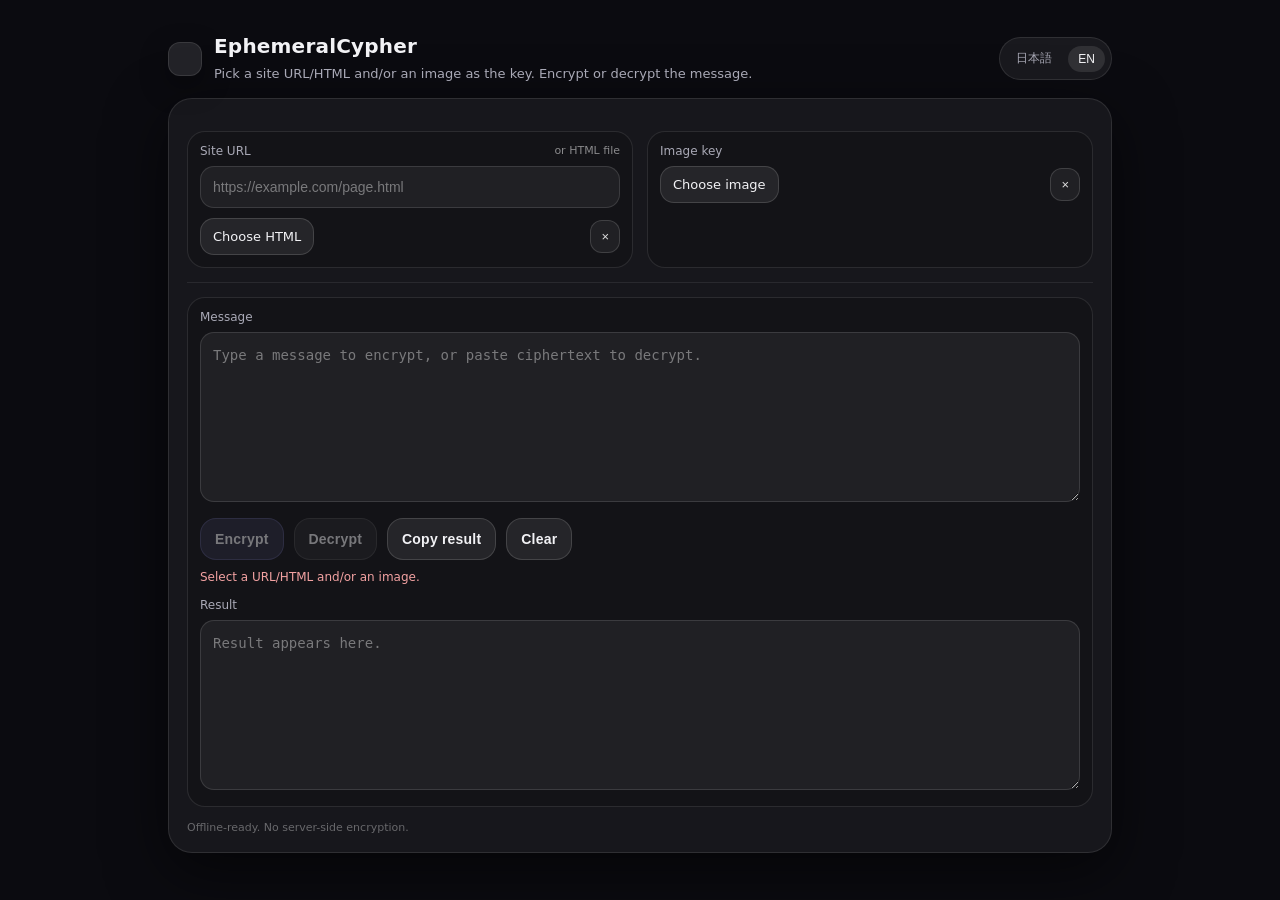
==== index.html @ 8302c6db "Add files via upload" ====
<!doctype html>
<html lang="en">
<head>
  <meta charset="utf-8" />
  <meta name="viewport" content="width=device-width,initial-scale=1" />
  <meta name="theme-color" content="#0b0b10" />
  <link rel="manifest" href="./manifest.json?v=112">
  <link rel="icon" href="./icon-192.png">
  <title>EphemeralCypher</title>
  <style>
    :root {
      --bg0:#07070b;
      --bg1:#0b0b10;
      --card:#11111a;
      --card2:#141421;
      --text:#f2f2f5;
      --muted:#a9a9b6;
      --line:rgba(255,255,255,.10);
      --focus:rgba(160,160,255,.28);
      --shadow: 0 18px 60px rgba(0,0,0,.55);
      --r:18px;
    }
    *{box-sizing:border-box}
    html,body{height:100%}
    body{
      margin:0;
      color:var(--text);
      font-family: ui-sans-serif, system-ui, -apple-system, "Segoe UI", Roboto, "Hiragino Sans", "Noto Sans JP", "Yu Gothic", "Meiryo", Arial, sans-serif;
      background: var(--bg1);
    }
    .wrap{
      max-width: 980px;
      margin: 0 auto;
      padding: 34px 18px 38px;
    }
    header{
      display:flex;
      align-items:center;
      justify-content:space-between;
      gap:12px;
      margin-bottom: 14px;
    }
    .brand{
      display:flex; align-items:center; gap:12px;
      min-width:0;
    }
    .dot{
      width:34px;height:34px;border-radius:12px;
      background: rgba(255,255,255,.10);
      border:1px solid rgba(255,255,255,.10);
      box-shadow: 0 10px 28px rgba(0,0,0,.35);
    }
    h1{
      font-size:20px;
      font-weight:650;
      letter-spacing:.2px;
      margin:0;
      white-space:nowrap;
      overflow:hidden;
      text-overflow:ellipsis;
    }
    .sub{
      margin: 6px 0 0;
      font-size: 13px;
      color: var(--muted);
      line-height: 1.5;
    }
    .lang{
      display:flex; align-items:center; gap:6px;
      padding:6px;
      background: rgba(255,255,255,.06);
      border:1px solid rgba(255,255,255,.10);
      border-radius: 999px;
      user-select:none;
    }
    .lang button{
      appearance:none;
      border:0;
      background:transparent;
      color:var(--muted);
      font-size:12px;
      padding:6px 10px;
      border-radius:999px;
      cursor:pointer;
    }
    .lang button.active{
      color:var(--text);
      background: rgba(255,255,255,.10);
    }

    .card{
      background: rgba(255,255,255,.05);
      border: 1px solid rgba(255,255,255,.10);
      border-radius: 24px;
      box-shadow: var(--shadow);
      padding: 18px;
      overflow:hidden;
    }

    .grid{
      display:grid;
      grid-template-columns: 1fr 1fr;
      gap: 14px;
      margin-top: 14px;
    }
    @media (max-width: 820px) {
      .grid{grid-template-columns:1fr}
    }

    .field{
      background: rgba(0,0,0,.16);
      border:1px solid rgba(255,255,255,.10);
      border-radius: var(--r);
      padding: 12px;
    }
    .label{
      font-size:12px;
      color: var(--muted);
      margin: 0 0 8px;
      display:flex;
      align-items:center;
      justify-content:space-between;
      gap:10px;
    }
    .label .mini{
      font-size:11px;
      color: rgba(255,255,255,.50);
    }
    input[type="url"], textarea{
      width:100%;
      border-radius: 14px;
      border: 1px solid rgba(255,255,255,.12);
      background: rgba(255,255,255,.06);
      color: var(--text);
      padding: 12px 12px;
      outline: none;
      font-size: 14px;
    }
    input[type="url"]::placeholder, textarea::placeholder{
      color: rgba(255,255,255,.40);
    }
    input[type="url"]:focus, textarea:focus{
      border-color: rgba(170,170,255,.35);
      box-shadow: 0 0 0 4px var(--focus);
    }
    textarea{
      min-height: 170px;
      resize: vertical;
      line-height:1.5;
    }

    .fileRow{
      display:flex;
      align-items:center;
      gap:10px;
    }
    .fileBtn{
      position:relative;
      display:inline-flex;
      align-items:center;
      justify-content:center;
      border-radius: 14px;
      padding: 10px 12px;
      border: 1px solid rgba(255,255,255,.14);
      background: rgba(255,255,255,.08);
      color: var(--text);
      cursor:pointer;
      white-space:nowrap;
      font-size: 13px;
      flex:0 0 auto;
    }
    .fileBtn:hover{background: rgba(255,255,255,.10)}
    .fileBtn input{
      position:absolute;
      inset:0;
      opacity:0;
      cursor:pointer;
      width:100%;
      height:100%;
    }
    .fileName{
      flex:1 1 auto;
      min-width:0;
      font-size: 13px;
      color: rgba(255,255,255,.75);
      overflow:hidden;
      text-overflow:ellipsis;
      white-space:nowrap;
    }
    .clearBtn{
      appearance:none;
      border:1px solid rgba(255,255,255,.14);
      background: rgba(255,255,255,.06);
      color: rgba(255,255,255,.85);
      border-radius: 12px;
      padding: 9px 10px;
      cursor:pointer;
      font-size: 13px;
      line-height: 1;
      flex:0 0 auto;
    }
    .clearBtn:hover{background: rgba(255,255,255,.10)}

    .divider{
      height:1px;
      background: rgba(255,255,255,.08);
      margin: 14px 0;
    }

    .actions{
      display:flex;
      gap:10px;
      flex-wrap:wrap;
      margin-top: 12px;
    }
    .btn{
      appearance:none;
      border: 1px solid rgba(255,255,255,.14);
      background: rgba(255,255,255,.08);
      color: var(--text);
      border-radius: 16px;
      padding: 12px 14px;
      cursor:pointer;
      font-size: 14px;
      font-weight: 600;
      letter-spacing:.2px;
    }
    .btn:hover{background: rgba(255,255,255,.10)}
    .btn.primary{
      background: rgba(160,160,255,.18);
      border-color: rgba(160,160,255,.28);
    }
    .btn:disabled{
      opacity:.45;
      cursor:not-allowed;
    }

    .status{
      margin-top: 10px;
      font-size: 12px;
      color: rgba(255,255,255,.72);
      min-height: 18px;
    }
    .status.bad{color: rgba(255,170,170,.95)}
    .status.ok{color: rgba(180,255,210,.95)}

    footer{
      margin-top: 14px;
      font-size: 11px;
      color: rgba(255,255,255,.35);
    }
    a{color:inherit}
  </style>
</head>
<body>
  <div class="wrap">
    <header>
      <div class="brand">
        <div class="dot" aria-hidden="true"></div>
        <div style="min-width:0">
          <h1 id="title">EphemeralCypher</h1>
          <div class="sub" id="subtitle"></div>
        </div>
      </div>
      <div class="lang" aria-label="Language">
        <button id="btnJa" type="button">日本語</button>
        <button id="btnEn" type="button">EN</button>
      </div>
    </header>

    <div class="card">
      <div class="grid">
        <div class="field" id="htmlField">
          <div class="label">
            <span id="lblUrl">Site URL</span>
            <span class="mini" id="lblOr">or HTML file</span>
          </div>
          <input id="urlInput" type="url" inputmode="url" autocomplete="off" spellcheck="false" placeholder="https://example.com/page.html" />
          <div style="height:10px"></div>
          <div class="fileRow">
            <div class="fileBtn" id="htmlPickBtn"><span id="pickHtml">Choose HTML</span>
              <input id="htmlFile" type="file" accept=".html,.htm,text/html" />
            </div>
            <div class="fileName" id="htmlName"></div>
            <button class="clearBtn" id="clearHtml" type="button" aria-label="Clear HTML">×</button>
          </div>
        </div>

        <div class="field">
          <div class="label">
            <span id="lblImg">Image key</span>
          </div>
          <div class="fileRow">
            <div class="fileBtn"><span id="pickImg">Choose image</span>
              <input id="imgFile" type="file" accept="image/*" />
            </div>
            <div class="fileName" id="imgName"></div>
            <button class="clearBtn" id="clearImg" type="button" aria-label="Clear image">×</button>
          </div>
        </div>
      </div>

      <div class="divider"></div>

      <div class="field">
        <div class="label"><span id="lblMsg">Message</span></div>
        <textarea id="msg" placeholder=""></textarea>

        <div class="actions">
          <button class="btn primary" id="enc" type="button">Encrypt</button>
          <button class="btn" id="dec" type="button">Decrypt</button>
          <button class="btn" id="copy" type="button">Copy result</button>
          <button class="btn" id="clearAll" type="button">Clear</button>
        </div>

        <div class="status" id="status"></div>

        <div style="height:10px"></div>
        <div class="label"><span id="lblOut">Result</span></div>
        <textarea id="out" readonly placeholder=""></textarea>
      </div>

      <footer id="foot"></footer>
    </div>
  </div>

<script>
(() => {
  "use strict";

  const STR = {
    en: {
      title: "EphemeralCypher",
      subtitle: "Pick a site URL/HTML and/or an image as the key. Encrypt or decrypt the message.",
      url: "Site URL",
      or: "or HTML file",
      pickHtml: "Choose HTML",
      img: "Image key",
      pickImg: "Choose image",
      msg: "Message",
      msgPh: "Type a message to encrypt, or paste ciphertext to decrypt.",
      out: "Result",
      outPh: "Result appears here.",
      enc: "Encrypt",
      dec: "Decrypt",
      copy: "Copy result",
      clear: "Clear",
      needKey: "Select a URL/HTML and/or an image.",
      needMsg: "Enter a message.",
      working: "Working…",
      doneEnc: "Encrypted.",
      doneDec: "Decrypted.",
      badInput: "Invalid ciphertext format.",
      fail: "Failed. (Key mismatch or content changed.)",
      copied: "Copied.",
      fetchFail: "Could not load the URL.",
      foot: "Offline-ready. No server-side encryption."
    },
    ja: {
      title: "エフェメラルサイファー",
      subtitle: "URL/HTML と画像のどちらか（または両方）を鍵にして、メッセージを暗号化／復号します。",
      url: "サイトURL",
      or: "またはHTMLファイル",
      pickHtml: "HTMLを選択",
      img: "画像鍵",
      pickImg: "画像を選択",
      msg: "メッセージ",
      msgPh: "暗号化したい文章を入力、または暗号文を貼り付けて復号します。",
      out: "結果",
      outPh: "結果がここに表示されます。",
      enc: "暗号化",
      dec: "復号",
      copy: "結果をコピー",
      clear: "クリア",
      needKey: "URL/HTML または画像を選択してください。",
      needMsg: "メッセージを入力してください。",
      working: "処理中…",
      doneEnc: "暗号化しました。",
      doneDec: "復号しました。",
      badInput: "暗号文の形式が不正です。",
      fail: "失敗しました。（鍵が一致しないか、内容が変化しています）",
      copied: "コピーしました。",
      fetchFail: "URLの読み込みに失敗しました。",
      foot: "オフライン対応。暗号処理は端末内で行われます。"
    }
  };

  const $ = (id) => document.getElementById(id);

  const els = {
    title: $("title"),
    subtitle: $("subtitle"),
    lblUrl: $("lblUrl"),
    lblOr: $("lblOr"),
    pickHtml: $("pickHtml"),
    lblImg: $("lblImg"),
    pickImg: $("pickImg"),
    lblMsg: $("lblMsg"),
    lblOut: $("lblOut"),
    msg: $("msg"),
    out: $("out"),
    urlInput: $("urlInput"),
    htmlFile: $("htmlFile"),
    imgFile: $("imgFile"),
    htmlName: $("htmlName"),
    imgName: $("imgName"),
    clearHtml: $("clearHtml"),
    clearImg: $("clearImg"),
    enc: $("enc"),
    dec: $("dec"),
    copy: $("copy"),
    clearAll: $("clearAll"),
    status: $("status"),
    foot: $("foot"),
    btnJa: $("btnJa"),
    btnEn: $("btnEn"),
  };

  let lang = (new URLSearchParams(location.search).get("lang") || "").toLowerCase();
  const auto = navigator.language && navigator.language.toLowerCase().startsWith("ja") ? "ja" : "en";
  if (lang !== "ja" && lang !== "en") lang = auto;

  function setLang(next) {
    lang = next;
    const t = STR[lang];
    els.title.textContent = t.title;
    els.subtitle.textContent = t.subtitle;
    els.lblUrl.textContent = t.url;
    els.lblOr.textContent = t.or;
    els.pickHtml.textContent = t.pickHtml;
    els.lblImg.textContent = t.img;
    els.pickImg.textContent = t.pickImg;
    els.lblMsg.textContent = t.msg;
    els.lblOut.textContent = t.out;
    els.msg.placeholder = t.msgPh;
    els.out.placeholder = t.outPh;
    els.enc.textContent = t.enc;
    els.dec.textContent = t.dec;
    els.copy.textContent = t.copy;
    els.clearAll.textContent = t.clear;
    els.foot.textContent = t.foot;
    els.btnJa.classList.toggle("active", lang === "ja");
    els.btnEn.classList.toggle("active", lang === "en");
    updateButtons();
  }
  els.btnJa.addEventListener("click", () => setLang("ja"));
  els.btnEn.addEventListener("click", () => setLang("en"));
  setLang(lang);

  function setStatus(text, kind="") {
    els.status.textContent = text || "";
    els.status.className = "status" + (kind ? " " + kind : "");
  }

  function hasKeySelected() {
    const hasUrl = !!els.urlInput.value.trim();
    const hasHtml = !!(els.htmlFile.files && els.htmlFile.files[0]);
    const hasImg = !!(els.imgFile.files && els.imgFile.files[0]);
    return hasUrl || hasHtml || hasImg;
  }

  function updateButtons() {
    const t = STR[lang];
    const keyOk = hasKeySelected();
    const msgOk = !!els.msg.value.trim();
    els.enc.disabled = !(keyOk && msgOk);
    els.dec.disabled = !(keyOk && msgOk);
    if (!keyOk) setStatus(t.needKey, "bad");
    else if (!msgOk) setStatus(t.needMsg, "bad");
    else setStatus("", "");
  }

  // Mutual exclusion: URL vs HTML file
  function syncHtmlUrlLock() {
    const hasUrl = !!els.urlInput.value.trim();
    const hasHtml = !!(els.htmlFile.files && els.htmlFile.files[0]);
    if (hasHtml) {
      els.urlInput.value = "";
      els.urlInput.disabled = true;
    } else {
      els.urlInput.disabled = false;
    }
    if (hasUrl) {
      els.htmlFile.value = "";
      els.htmlName.textContent = "";
    }
  }

  els.urlInput.addEventListener("input", () => {
    syncHtmlUrlLock();
    updateButtons();
  });

  els.htmlFile.addEventListener("change", () => {
    const f = els.htmlFile.files && els.htmlFile.files[0];
    els.htmlName.textContent = f ? f.name : "";
    syncHtmlUrlLock();
    updateButtons();
  });

  els.imgFile.addEventListener("change", () => {
    const f = els.imgFile.files && els.imgFile.files[0];
    els.imgName.textContent = f ? f.name : "";
    updateButtons();
  });

  els.clearHtml.addEventListener("click", () => {
    els.htmlFile.value = "";
    els.htmlName.textContent = "";
    els.urlInput.disabled = false;
    updateButtons();
  });

  els.clearImg.addEventListener("click", () => {
    els.imgFile.value = "";
    els.imgName.textContent = "";
    updateButtons();
  });

  els.msg.addEventListener("input", updateButtons);

  els.clearAll.addEventListener("click", () => {
    els.urlInput.value = "";
    els.urlInput.disabled = false;
    els.htmlFile.value = "";
    els.imgFile.value = "";
    els.htmlName.textContent = "";
    els.imgName.textContent = "";
    els.msg.value = "";
    els.out.value = "";
    updateButtons();
  });

  els.copy.addEventListener("click", async () => {
    const t = STR[lang];
    const txt = els.out.value || "";
    if (!txt) return;
    try {
      await navigator.clipboard.writeText(txt);
      setStatus(t.copied, "ok");
      setTimeout(updateButtons, 900);
    } catch (e) {
      // fallback
      els.out.focus(); els.out.select();
      document.execCommand("copy");
      setStatus(t.copied, "ok");
      setTimeout(updateButtons, 900);
    }
  });

  // --- crypto helpers ---
  const te = new TextEncoder();
  const td = new TextDecoder();

  function concatU8(...arrs) {
    const total = arrs.reduce((s,a)=>s+(a?a.length:0),0);
    const out = new Uint8Array(total);
    let o=0;
    for (const a of arrs) {
      if (!a) continue;
      out.set(a, o); o += a.length;
    }
    return out;
  }

  async function sha256(u8) {
    const h = await crypto.subtle.digest("SHA-256", u8);
    return new Uint8Array(h);
  }

  function b64enc(u8) {
    let s = "";
    const chunk = 0x8000;
    for (let i=0;i<u8.length;i+=chunk) {
      s += String.fromCharCode.apply(null, u8.subarray(i, i+chunk));
    }
    return btoa(s);
  }

  function b64dec(b64) {
    const bin = atob(b64);
    const out = new Uint8Array(bin.length);
    for (let i=0;i<bin.length;i++) out[i] = bin.charCodeAt(i);
    return out;
  }

  function stripPrefix(s) {
    const t = s.trim();
    if (t.startsWith("EC1:")) return t.slice(4).trim();
    return t;
  }

  async function readTextFile(file) {
    return await file.text();
  }

  function normalizeHTML(html) {
    try {
      const doc = new DOMParser().parseFromString(html, "text/html");
      for (const sel of ["script","style","noscript"]) {
        doc.querySelectorAll(sel).forEach(n=>n.remove());
      }
      const title = (doc.querySelector("title")?.textContent || "").trim();
      const bodyText = (doc.documentElement?.textContent || "");
      const normalized = (title + "\n" + bodyText)
        .replace(/\s+/g, " ")
        .trim()
        .slice(0, 200000); // cap for speed
      return normalized;
    } catch {
      return (html || "").replace(/\s+/g, " ").trim().slice(0, 200000);
    }
  }

  async function fetchTextWithTimeout(url, ms=8000) {
    const ctrl = new AbortController();
    const to = setTimeout(()=>ctrl.abort(), ms);
    try {
      const r = await fetch(url, {signal: ctrl.signal, credentials:"omit", cache:"no-store", mode:"cors"});
      if (!r.ok) throw new Error("HTTP " + r.status);
      return await r.text();
    } finally {
      clearTimeout(to);
    }
  }

  async function loadHTMLKeyBytes() {
    const url = els.urlInput.value.trim();
    const file = els.htmlFile.files && els.htmlFile.files[0];
    if (file) {
      const txt = await readTextFile(file);
      return te.encode(normalizeHTML(txt));
    }
    if (url) {
      try {
        const txt = await fetchTextWithTimeout(url, 8000);
        return te.encode(normalizeHTML(txt));
      } catch (e) {
        // fallback via text mirror (works for many CORS-blocked pages)
        const mirrored = "https://r.jina.ai/http://" + url.replace(/^https?:\/\//i, "");
        const txt = await fetchTextWithTimeout(mirrored, 9000);
        return te.encode(normalizeHTML(txt));
      }
    }
    return null;
  }

  // --- pHash (32x32 DCT -> 8x8) ---
  function buildCosTable(N) {
    const table = Array.from({length:N}, () => new Float64Array(N));
    for (let u=0;u<N;u++) {
      for (let x=0;x<N;x++) {
        table[u][x] = Math.cos(((2*x+1)*u*Math.PI)/(2*N));
      }
    }
    return table;
  }

  const COS32 = buildCosTable(32);

  function dct1d(vec, N) {
    const out = new Float64Array(N);
    for (let u=0;u<N;u++) {
      let sum = 0;
      for (let x=0;x<N;x++) sum += vec[x] * COS32[u][x];
      const c = (u===0) ? Math.sqrt(1/N) : Math.sqrt(2/N);
      out[u] = c * sum;
    }
    return out;
  }

  function dct2d(mat, N) {
    // mat: array of Float64Array rows
    const tmp = Array.from({length:N}, ()=>new Float64Array(N));
    for (let y=0;y<N;y++) {
      const row = mat[y];
      const d = dct1d(row, N);
      tmp[y].set(d);
    }
    const out = Array.from({length:N}, ()=>new Float64Array(N));
    for (let x=0;x<N;x++) {
      const col = new Float64Array(N);
      for (let y=0;y<N;y++) col[y] = tmp[y][x];
      const d = dct1d(col, N);
      for (let y=0;y<N;y++) out[y][x] = d[y];
    }
    return out;
  }

  async function imageToPHashBytes(file) {
    const blobUrl = URL.createObjectURL(file);
    try {
      let bmp;
      if ("createImageBitmap" in window) {
        bmp = await createImageBitmap(file);
      } else {
        const img = new Image();
        img.decoding = "async";
        img.src = blobUrl;
        await new Promise((res, rej)=>{ img.onload=res; img.onerror=rej; });
        bmp = img;
      }
      const c = document.createElement("canvas");
      const N = 32;
      c.width = N; c.height = N;
      const ctx = c.getContext("2d", {willReadFrequently:true});
      ctx.imageSmoothingEnabled = true;
      ctx.imageSmoothingQuality = "high";
      ctx.drawImage(bmp, 0, 0, N, N);
      const data = ctx.getImageData(0,0,N,N).data;
      const mat = Array.from({length:N}, ()=>new Float64Array(N));
      for (let y=0;y<N;y++) {
        for (let x=0;x<N;x++) {
          const i = (y*N + x)*4;
          const r=data[i], g=data[i+1], b=data[i+2];
          // luminance
          mat[y][x] = 0.299*r + 0.587*g + 0.114*b;
        }
      }
      const dct = dct2d(mat, N);
      const size = 8;
      const vals = [];
      for (let y=0;y<size;y++) {
        for (let x=0;x<size;x++) {
          if (x===0 && y===0) continue;
          vals.push(dct[y][x]);
        }
      }
      vals.sort((a,b)=>a-b);
      const med = vals[Math.floor(vals.length/2)] || 0;
      // 64 bits
      const bytes = new Uint8Array(8);
      let bitIndex = 0;
      for (let y=0;y<size;y++) {
        for (let x=0;x<size;x++) {
          const v = dct[y][x];
          const bit = v > med ? 1 : 0;
          const bytePos = (bitIndex >> 3);
          const shift = 7 - (bitIndex & 7);
          bytes[bytePos] |= (bit << shift);
          bitIndex++;
        }
      }
      return bytes;
    } finally {
      URL.revokeObjectURL(blobUrl);
    }
  }

  async function buildKeyBytes(salt) {
    // requires at least one key material
    const htmlBytes = await loadHTMLKeyBytes();
    const imgFile = els.imgFile.files && els.imgFile.files[0];
    const imgHash = imgFile ? await imageToPHashBytes(imgFile) : null;

    if (!htmlBytes && !imgHash) return null;

    const domainSep = te.encode("EC|1.1.2|");
    const htmlHash = htmlBytes ? await sha256(htmlBytes) : new Uint8Array(0);
    const imgPart = imgHash ? imgHash : new Uint8Array(0);

    const material = concatU8(domainSep, htmlHash, imgPart, salt);
    return await sha256(material); // 32 bytes
  }

  async function importAesKey(keyBytes) {
    return await crypto.subtle.importKey(
      "raw",
      keyBytes,
      {name:"AES-GCM", length:256},
      false,
      ["encrypt","decrypt"]
    );
  }

  function randomBytes(n) {
    const u = new Uint8Array(n);
    crypto.getRandomValues(u);
    return u;
  }

  async function encryptMessage(plain) {
    const salt = randomBytes(16);
    const iv = randomBytes(12);
    const keyBytes = await buildKeyBytes(salt);
    if (!keyBytes) return null;
    const key = await importAesKey(keyBytes);
    const pt = te.encode(plain);
    const ctBuf = await crypto.subtle.encrypt({name:"AES-GCM", iv}, key, pt);
    const ct = new Uint8Array(ctBuf);
    const packed = concatU8(salt, iv, ct);
    return "EC1:" + b64enc(packed);
  }

  async function decryptMessage(cipherText) {
    const b64 = stripPrefix(cipherText);
    let packed;
    try {
      packed = b64dec(b64);
    } catch {
      return {ok:false, reason:"bad"};
    }
    if (packed.length < (16+12+16)) return {ok:false, reason:"bad"};
    const salt = packed.slice(0,16);
    const iv = packed.slice(16,28);
    const ct = packed.slice(28);
    const keyBytes = await buildKeyBytes(salt);
    if (!keyBytes) return {ok:false, reason:"bad"};
    const key = await importAesKey(keyBytes);
    try {
      const ptBuf = await crypto.subtle.decrypt({name:"AES-GCM", iv}, key, ct);
      return {ok:true, text: td.decode(new Uint8Array(ptBuf))};
    } catch {
      return {ok:false, reason:"fail"};
    }
  }

  async function runEncrypt() {
    const t = STR[lang];
    setStatus(t.working, "");
    try {
      const msg = els.msg.value.trim();
      const out = await encryptMessage(msg);
      if (!out) {
        setStatus(t.needKey, "bad");
        return;
      }
      els.out.value = out;
      setStatus(t.doneEnc, "ok");
    } catch (e) {
      console.error(e);
      setStatus(t.fail, "bad");
    } finally {
      setTimeout(updateButtons, 800);
    }
  }

  async function runDecrypt() {
    const t = STR[lang];
    setStatus(t.working, "");
    try {
      const msg = els.msg.value.trim();
      const res = await decryptMessage(msg);
      if (!res.ok) {
        setStatus(res.reason==="bad" ? t.badInput : t.fail, "bad");
        return;
      }
      els.out.value = res.text;
      setStatus(t.doneDec, "ok");
    } catch (e) {
      console.error(e);
      setStatus(t.fail, "bad");
    } finally {
      setTimeout(updateButtons, 800);
    }
  }

  els.enc.addEventListener("click", runEncrypt);
  els.dec.addEventListener("click", runDecrypt);

  // Try to avoid "stuck old UI": SW + one-shot reload on controller change
  if ("serviceWorker" in navigator) {
    window.addEventListener("load", async () => {
      try {
        const reg = await navigator.serviceWorker.register("./sw.js?v=113", {updateViaCache:"none"});
        reg.update?.();
        let reloaded = false;
        navigator.serviceWorker.addEventListener("controllerchange", () => {
          if (reloaded) return;
          reloaded = true;
          location.reload();
        });
      } catch (e) {
        // ignore
      }
    });
  }

})();
</script>
</body>
</html>
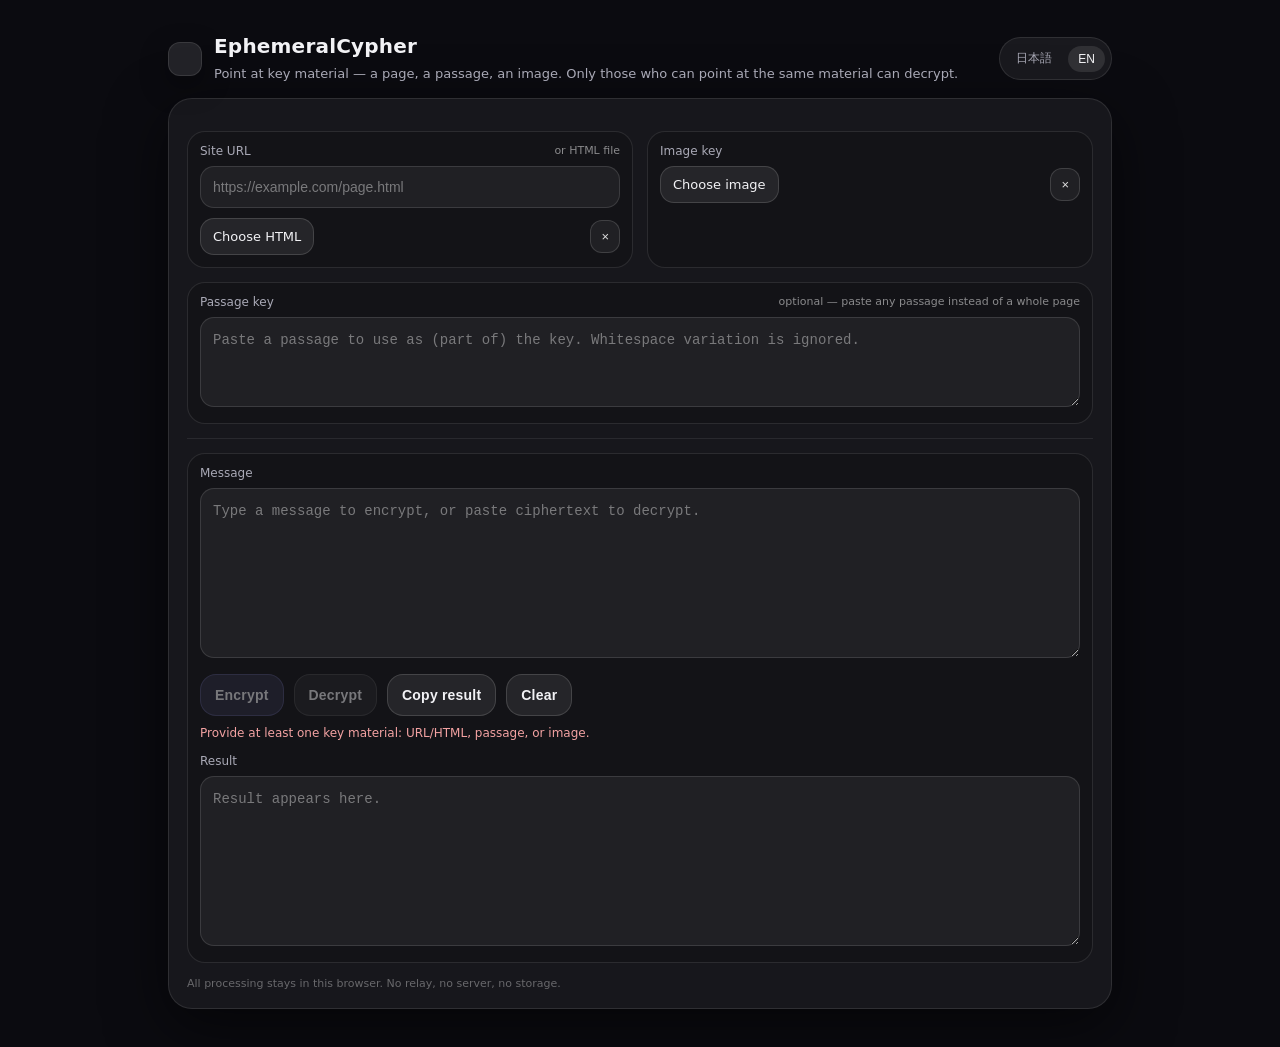
==== commit 92654baf: "Add files via upload" ====
--- a/index.html
+++ b/index.html
@@ -1,880 +1,921 @@
 <!doctype html>
 <html lang="en">
 <head>
-  <meta charset="utf-8" />
-  <meta name="viewport" content="width=device-width,initial-scale=1" />
-  <meta name="theme-color" content="#0b0b10" />
-  <link rel="manifest" href="./manifest.json?v=112">
-  <link rel="icon" href="./icon-192.png">
-  <title>EphemeralCypher</title>
-  <style>
-    :root {
-      --bg0:#07070b;
-      --bg1:#0b0b10;
-      --card:#11111a;
-      --card2:#141421;
-      --text:#f2f2f5;
-      --muted:#a9a9b6;
-      --line:rgba(255,255,255,.10);
-      --focus:rgba(160,160,255,.28);
-      --shadow: 0 18px 60px rgba(0,0,0,.55);
-      --r:18px;
-    }
-    *{box-sizing:border-box}
-    html,body{height:100%}
-    body{
-      margin:0;
-      color:var(--text);
-      font-family: ui-sans-serif, system-ui, -apple-system, "Segoe UI", Roboto, "Hiragino Sans", "Noto Sans JP", "Yu Gothic", "Meiryo", Arial, sans-serif;
-      background: var(--bg1);
-    }
-    .wrap{
-      max-width: 980px;
-      margin: 0 auto;
-      padding: 34px 18px 38px;
-    }
-    header{
-      display:flex;
-      align-items:center;
-      justify-content:space-between;
-      gap:12px;
-      margin-bottom: 14px;
-    }
-    .brand{
-      display:flex; align-items:center; gap:12px;
-      min-width:0;
-    }
-    .dot{
-      width:34px;height:34px;border-radius:12px;
-      background: rgba(255,255,255,.10);
-      border:1px solid rgba(255,255,255,.10);
-      box-shadow: 0 10px 28px rgba(0,0,0,.35);
-    }
-    h1{
-      font-size:20px;
-      font-weight:650;
-      letter-spacing:.2px;
-      margin:0;
-      white-space:nowrap;
-      overflow:hidden;
-      text-overflow:ellipsis;
-    }
-    .sub{
-      margin: 6px 0 0;
-      font-size: 13px;
-      color: var(--muted);
-      line-height: 1.5;
-    }
-    .lang{
-      display:flex; align-items:center; gap:6px;
-      padding:6px;
-      background: rgba(255,255,255,.06);
-      border:1px solid rgba(255,255,255,.10);
-      border-radius: 999px;
-      user-select:none;
-    }
-    .lang button{
-      appearance:none;
-      border:0;
-      background:transparent;
-      color:var(--muted);
-      font-size:12px;
-      padding:6px 10px;
-      border-radius:999px;
-      cursor:pointer;
-    }
-    .lang button.active{
-      color:var(--text);
-      background: rgba(255,255,255,.10);
-    }
-
-    .card{
-      background: rgba(255,255,255,.05);
-      border: 1px solid rgba(255,255,255,.10);
-      border-radius: 24px;
-      box-shadow: var(--shadow);
-      padding: 18px;
-      overflow:hidden;
-    }
-
-    .grid{
-      display:grid;
-      grid-template-columns: 1fr 1fr;
-      gap: 14px;
-      margin-top: 14px;
-    }
-    @media (max-width: 820px) {
-      .grid{grid-template-columns:1fr}
-    }
-
-    .field{
-      background: rgba(0,0,0,.16);
-      border:1px solid rgba(255,255,255,.10);
-      border-radius: var(--r);
-      padding: 12px;
-    }
-    .label{
-      font-size:12px;
-      color: var(--muted);
-      margin: 0 0 8px;
-      display:flex;
-      align-items:center;
-      justify-content:space-between;
-      gap:10px;
-    }
-    .label .mini{
-      font-size:11px;
-      color: rgba(255,255,255,.50);
-    }
-    input[type="url"], textarea{
-      width:100%;
-      border-radius: 14px;
-      border: 1px solid rgba(255,255,255,.12);
-      background: rgba(255,255,255,.06);
-      color: var(--text);
-      padding: 12px 12px;
-      outline: none;
-      font-size: 14px;
-    }
-    input[type="url"]::placeholder, textarea::placeholder{
-      color: rgba(255,255,255,.40);
-    }
-    input[type="url"]:focus, textarea:focus{
-      border-color: rgba(170,170,255,.35);
-      box-shadow: 0 0 0 4px var(--focus);
-    }
-    textarea{
-      min-height: 170px;
-      resize: vertical;
-      line-height:1.5;
-    }
-
-    .fileRow{
-      display:flex;
-      align-items:center;
-      gap:10px;
-    }
-    .fileBtn{
-      position:relative;
-      display:inline-flex;
-      align-items:center;
-      justify-content:center;
-      border-radius: 14px;
-      padding: 10px 12px;
-      border: 1px solid rgba(255,255,255,.14);
-      background: rgba(255,255,255,.08);
-      color: var(--text);
-      cursor:pointer;
-      white-space:nowrap;
-      font-size: 13px;
-      flex:0 0 auto;
-    }
-    .fileBtn:hover{background: rgba(255,255,255,.10)}
-    .fileBtn input{
-      position:absolute;
-      inset:0;
-      opacity:0;
-      cursor:pointer;
-      width:100%;
-      height:100%;
-    }
-    .fileName{
-      flex:1 1 auto;
-      min-width:0;
-      font-size: 13px;
-      color: rgba(255,255,255,.75);
-      overflow:hidden;
-      text-overflow:ellipsis;
-      white-space:nowrap;
-    }
-    .clearBtn{
-      appearance:none;
-      border:1px solid rgba(255,255,255,.14);
-      background: rgba(255,255,255,.06);
-      color: rgba(255,255,255,.85);
-      border-radius: 12px;
-      padding: 9px 10px;
-      cursor:pointer;
-      font-size: 13px;
-      line-height: 1;
-      flex:0 0 auto;
-    }
-    .clearBtn:hover{background: rgba(255,255,255,.10)}
-
-    .divider{
-      height:1px;
-      background: rgba(255,255,255,.08);
-      margin: 14px 0;
-    }
-
-    .actions{
-      display:flex;
-      gap:10px;
-      flex-wrap:wrap;
-      margin-top: 12px;
-    }
-    .btn{
-      appearance:none;
-      border: 1px solid rgba(255,255,255,.14);
-      background: rgba(255,255,255,.08);
-      color: var(--text);
-      border-radius: 16px;
-      padding: 12px 14px;
-      cursor:pointer;
-      font-size: 14px;
-      font-weight: 600;
-      letter-spacing:.2px;
-    }
-    .btn:hover{background: rgba(255,255,255,.10)}
-    .btn.primary{
-      background: rgba(160,160,255,.18);
-      border-color: rgba(160,160,255,.28);
-    }
-    .btn:disabled{
-      opacity:.45;
-      cursor:not-allowed;
-    }
-
-    .status{
-      margin-top: 10px;
-      font-size: 12px;
-      color: rgba(255,255,255,.72);
-      min-height: 18px;
-    }
-    .status.bad{color: rgba(255,170,170,.95)}
-    .status.ok{color: rgba(180,255,210,.95)}
-
-    footer{
-      margin-top: 14px;
-      font-size: 11px;
-      color: rgba(255,255,255,.35);
-    }
-    a{color:inherit}
-  </style>
+<meta charset="utf-8" />
+<meta name="viewport" content="width=device-width,initial-scale=1" />
+<meta name="theme-color" content="#0b0b10" />
+<link rel="manifest" href="./manifest.json?v=113">
+<link rel="icon" href="./icon-192.png">
+<title>EphemeralCypher</title>
+<style>
+:root {
+--bg0:#07070b;
+--bg1:#0b0b10;
+--card:#11111a;
+--card2:#141421;
+--text:#f2f2f5;
+--muted:#a9a9b6;
+--line:rgba(255,255,255,.10);
+--focus:rgba(160,160,255,.28);
+--shadow: 0 18px 60px rgba(0,0,0,.55);
+--r:18px;
+}
+*{box-sizing:border-box}
+html,body{height:100%}
+body{
+margin:0;
+color:var(--text);
+font-family: ui-sans-serif, system-ui, -apple-system, "Segoe UI", Roboto, "Hiragino Sans", "Noto Sans JP", "Yu Gothic", "Meiryo", Arial, sans-serif;
+background: var(--bg1);
+}
+.wrap{
+max-width: 980px;
+margin: 0 auto;
+padding: 34px 18px 38px;
+}
+header{
+display:flex;
+align-items:center;
+justify-content:space-between;
+gap:12px;
+margin-bottom: 14px;
+}
+.brand{
+display:flex; align-items:center; gap:12px;
+min-width:0;
+}
+.dot{
+width:34px;height:34px;border-radius:12px;
+background: rgba(255,255,255,.10);
+border:1px solid rgba(255,255,255,.10);
+box-shadow: 0 10px 28px rgba(0,0,0,.35);
+}
+h1{
+font-size:20px;
+font-weight:650;
+letter-spacing:.2px;
+margin:0;
+white-space:nowrap;
+overflow:hidden;
+text-overflow:ellipsis;
+}
+.sub{
+margin: 6px 0 0;
+font-size: 13px;
+color: var(--muted);
+line-height: 1.5;
+}
+.lang{
+display:flex; align-items:center; gap:6px;
+padding:6px;
+background: rgba(255,255,255,.06);
+border:1px solid rgba(255,255,255,.10);
+border-radius: 999px;
+user-select:none;
+}
+.lang button{
+appearance:none;
+border:0;
+background:transparent;
+color:var(--muted);
+font-size:12px;
+padding:6px 10px;
+border-radius:999px;
+cursor:pointer;
+}
+.lang button.active{
+color:var(--text);
+background: rgba(255,255,255,.10);
+}
+.card{
+background: rgba(255,255,255,.05);
+border: 1px solid rgba(255,255,255,.10);
+border-radius: 24px;
+box-shadow: var(--shadow);
+padding: 18px;
+overflow:hidden;
+}
+.grid{
+display:grid;
+grid-template-columns: 1fr 1fr;
+gap: 14px;
+margin-top: 14px;
+}
+@media (max-width: 820px) {
+.grid{grid-template-columns:1fr}
+}
+.field{
+background: rgba(0,0,0,.16);
+border:1px solid rgba(255,255,255,.10);
+border-radius: var(--r);
+padding: 12px;
+}
+.label{
+font-size:12px;
+color: var(--muted);
+margin: 0 0 8px;
+display:flex;
+align-items:center;
+justify-content:space-between;
+gap:10px;
+}
+.label .mini{
+font-size:11px;
+color: rgba(255,255,255,.50);
+}
+input[type="url"], textarea{
+width:100%;
+border-radius: 14px;
+border: 1px solid rgba(255,255,255,.12);
+background: rgba(255,255,255,.06);
+color: var(--text);
+padding: 12px 12px;
+outline: none;
+font-size: 14px;
+}
+input[type="url"]::placeholder, textarea::placeholder{
+color: rgba(255,255,255,.40);
+}
+input[type="url"]:focus, textarea:focus{
+border-color: rgba(170,170,255,.35);
+box-shadow: 0 0 0 4px var(--focus);
+}
+textarea{
+min-height: 170px;
+resize: vertical;
+line-height:1.5;
+}
+textarea.small{
+min-height: 90px;
+}
+.fileRow{
+display:flex;
+align-items:center;
+gap:10px;
+}
+.fileBtn{
+position:relative;
+display:inline-flex;
+align-items:center;
+justify-content:center;
+border-radius: 14px;
+padding: 10px 12px;
+border: 1px solid rgba(255,255,255,.14);
+background: rgba(255,255,255,.08);
+color: var(--text);
+cursor:pointer;
+white-space:nowrap;
+font-size: 13px;
+flex:0 0 auto;
+}
+.fileBtn:hover{background: rgba(255,255,255,.10)}
+.fileBtn input{
+position:absolute;
+inset:0;
+opacity:0;
+cursor:pointer;
+width:100%;
+height:100%;
+}
+.fileName{
+flex:1 1 auto;
+min-width:0;
+font-size: 13px;
+color: rgba(255,255,255,.75);
+overflow:hidden;
+text-overflow:ellipsis;
+white-space:nowrap;
+}
+.clearBtn{
+appearance:none;
+border:1px solid rgba(255,255,255,.14);
+background: rgba(255,255,255,.06);
+color: rgba(255,255,255,.85);
+border-radius: 12px;
+padding: 9px 10px;
+cursor:pointer;
+font-size: 13px;
+line-height: 1;
+flex:0 0 auto;
+}
+.clearBtn:hover{background: rgba(255,255,255,.10)}
+.divider{
+height:1px;
+background: rgba(255,255,255,.08);
+margin: 14px 0;
+}
+.actions{
+display:flex;
+gap:10px;
+flex-wrap:wrap;
+margin-top: 12px;
+}
+.btn{
+appearance:none;
+border: 1px solid rgba(255,255,255,.14);
+background: rgba(255,255,255,.08);
+color: var(--text);
+border-radius: 16px;
+padding: 12px 14px;
+cursor:pointer;
+font-size: 14px;
+font-weight: 600;
+letter-spacing:.2px;
+}
+.btn:hover{background: rgba(255,255,255,.10)}
+.btn.primary{
+background: rgba(160,160,255,.18);
+border-color: rgba(160,160,255,.28);
+}
+.btn:disabled{
+opacity:.45;
+cursor:not-allowed;
+}
+.status{
+margin-top: 10px;
+font-size: 12px;
+color: rgba(255,255,255,.72);
+min-height: 18px;
+}
+.status.bad{color: rgba(255,170,170,.95)}
+.status.ok{color: rgba(180,255,210,.95)}
+footer{
+margin-top: 14px;
+font-size: 11px;
+color: rgba(255,255,255,.35);
+}
+a{color:inherit}
+</style>
 </head>
 <body>
-  <div class="wrap">
-    <header>
-      <div class="brand">
-        <div class="dot" aria-hidden="true"></div>
-        <div style="min-width:0">
-          <h1 id="title">EphemeralCypher</h1>
-          <div class="sub" id="subtitle"></div>
-        </div>
-      </div>
-      <div class="lang" aria-label="Language">
-        <button id="btnJa" type="button">日本語</button>
-        <button id="btnEn" type="button">EN</button>
-      </div>
-    </header>
-
-    <div class="card">
-      <div class="grid">
-        <div class="field" id="htmlField">
-          <div class="label">
-            <span id="lblUrl">Site URL</span>
-            <span class="mini" id="lblOr">or HTML file</span>
-          </div>
-          <input id="urlInput" type="url" inputmode="url" autocomplete="off" spellcheck="false" placeholder="https://example.com/page.html" />
-          <div style="height:10px"></div>
-          <div class="fileRow">
-            <div class="fileBtn" id="htmlPickBtn"><span id="pickHtml">Choose HTML</span>
-              <input id="htmlFile" type="file" accept=".html,.htm,text/html" />
-            </div>
-            <div class="fileName" id="htmlName"></div>
-            <button class="clearBtn" id="clearHtml" type="button" aria-label="Clear HTML">×</button>
-          </div>
-        </div>
-
-        <div class="field">
-          <div class="label">
-            <span id="lblImg">Image key</span>
-          </div>
-          <div class="fileRow">
-            <div class="fileBtn"><span id="pickImg">Choose image</span>
-              <input id="imgFile" type="file" accept="image/*" />
-            </div>
-            <div class="fileName" id="imgName"></div>
-            <button class="clearBtn" id="clearImg" type="button" aria-label="Clear image">×</button>
-          </div>
-        </div>
-      </div>
-
-      <div class="divider"></div>
-
-      <div class="field">
-        <div class="label"><span id="lblMsg">Message</span></div>
-        <textarea id="msg" placeholder=""></textarea>
-
-        <div class="actions">
-          <button class="btn primary" id="enc" type="button">Encrypt</button>
-          <button class="btn" id="dec" type="button">Decrypt</button>
-          <button class="btn" id="copy" type="button">Copy result</button>
-          <button class="btn" id="clearAll" type="button">Clear</button>
-        </div>
-
-        <div class="status" id="status"></div>
-
-        <div style="height:10px"></div>
-        <div class="label"><span id="lblOut">Result</span></div>
-        <textarea id="out" readonly placeholder=""></textarea>
-      </div>
-
-      <footer id="foot"></footer>
-    </div>
-  </div>
+<div class="wrap">
+<header>
+<div class="brand">
+<div class="dot" aria-hidden="true"></div>
+<div style="min-width:0">
+<h1 id="title">EphemeralCypher</h1>
+<div class="sub" id="subtitle"></div>
+</div>
+</div>
+<div class="lang" aria-label="Language">
+<button id="btnJa" type="button">日本語</button>
+<button id="btnEn" type="button">EN</button>
+</div>
+</header>
+
+<div class="card">
+<div class="grid">
+<div class="field" id="htmlField">
+<div class="label">
+<span id="lblUrl">Site URL</span>
+<span class="mini" id="lblOr">or HTML file</span>
+</div>
+<input id="urlInput" type="url" inputmode="url" autocomplete="off" spellcheck="false" placeholder="https://example.com/page.html" />
+<div style="height:10px"></div>
+<div class="fileRow">
+<div class="fileBtn" id="htmlPickBtn"><span id="pickHtml">Choose HTML</span>
+<input id="htmlFile" type="file" accept=".html,.htm,text/html" />
+</div>
+<div class="fileName" id="htmlName"></div>
+<button class="clearBtn" id="clearHtml" type="button" aria-label="Clear HTML">×</button>
+</div>
+</div>
+
+<div class="field">
+<div class="label">
+<span id="lblImg">Image key</span>
+</div>
+<div class="fileRow">
+<div class="fileBtn"><span id="pickImg">Choose image</span>
+<input id="imgFile" type="file" accept="image/*" />
+</div>
+<div class="fileName" id="imgName"></div>
+<button class="clearBtn" id="clearImg" type="button" aria-label="Clear image">×</button>
+</div>
+</div>
+</div>
+
+<div class="field" style="margin-top:14px">
+<div class="label">
+<span id="lblPassage">Passage key</span>
+<span class="mini" id="lblPassageMini">optional</span>
+</div>
+<textarea id="passage" class="small" spellcheck="false"></textarea>
+</div>
+
+<div class="divider"></div>
+
+<div class="field">
+<div class="label"><span id="lblMsg">Message</span></div>
+<textarea id="msg" placeholder=""></textarea>
+<div class="actions">
+<button class="btn primary" id="enc" type="button">Encrypt</button>
+<button class="btn" id="dec" type="button">Decrypt</button>
+<button class="btn" id="copy" type="button">Copy result</button>
+<button class="btn" id="clearAll" type="button">Clear</button>
+</div>
+<div class="status" id="status"></div>
+<div style="height:10px"></div>
+<div class="label"><span id="lblOut">Result</span></div>
+<textarea id="out" readonly placeholder=""></textarea>
+</div>
+
+<footer id="foot"></footer>
+</div>
+</div>
 
 <script>
 (() => {
-  "use strict";
-
-  const STR = {
-    en: {
-      title: "EphemeralCypher",
-      subtitle: "Pick a site URL/HTML and/or an image as the key. Encrypt or decrypt the message.",
-      url: "Site URL",
-      or: "or HTML file",
-      pickHtml: "Choose HTML",
-      img: "Image key",
-      pickImg: "Choose image",
-      msg: "Message",
-      msgPh: "Type a message to encrypt, or paste ciphertext to decrypt.",
-      out: "Result",
-      outPh: "Result appears here.",
-      enc: "Encrypt",
-      dec: "Decrypt",
-      copy: "Copy result",
-      clear: "Clear",
-      needKey: "Select a URL/HTML and/or an image.",
-      needMsg: "Enter a message.",
-      working: "Working…",
-      doneEnc: "Encrypted.",
-      doneDec: "Decrypted.",
-      badInput: "Invalid ciphertext format.",
-      fail: "Failed. (Key mismatch or content changed.)",
-      copied: "Copied.",
-      fetchFail: "Could not load the URL.",
-      foot: "Offline-ready. No server-side encryption."
-    },
-    ja: {
-      title: "エフェメラルサイファー",
-      subtitle: "URL/HTML と画像のどちらか（または両方）を鍵にして、メッセージを暗号化／復号します。",
-      url: "サイトURL",
-      or: "またはHTMLファイル",
-      pickHtml: "HTMLを選択",
-      img: "画像鍵",
-      pickImg: "画像を選択",
-      msg: "メッセージ",
-      msgPh: "暗号化したい文章を入力、または暗号文を貼り付けて復号します。",
-      out: "結果",
-      outPh: "結果がここに表示されます。",
-      enc: "暗号化",
-      dec: "復号",
-      copy: "結果をコピー",
-      clear: "クリア",
-      needKey: "URL/HTML または画像を選択してください。",
-      needMsg: "メッセージを入力してください。",
-      working: "処理中…",
-      doneEnc: "暗号化しました。",
-      doneDec: "復号しました。",
-      badInput: "暗号文の形式が不正です。",
-      fail: "失敗しました。（鍵が一致しないか、内容が変化しています）",
-      copied: "コピーしました。",
-      fetchFail: "URLの読み込みに失敗しました。",
-      foot: "オフライン対応。暗号処理は端末内で行われます。"
-    }
-  };
-
-  const $ = (id) => document.getElementById(id);
-
-  const els = {
-    title: $("title"),
-    subtitle: $("subtitle"),
-    lblUrl: $("lblUrl"),
-    lblOr: $("lblOr"),
-    pickHtml: $("pickHtml"),
-    lblImg: $("lblImg"),
-    pickImg: $("pickImg"),
-    lblMsg: $("lblMsg"),
-    lblOut: $("lblOut"),
-    msg: $("msg"),
-    out: $("out"),
-    urlInput: $("urlInput"),
-    htmlFile: $("htmlFile"),
-    imgFile: $("imgFile"),
-    htmlName: $("htmlName"),
-    imgName: $("imgName"),
-    clearHtml: $("clearHtml"),
-    clearImg: $("clearImg"),
-    enc: $("enc"),
-    dec: $("dec"),
-    copy: $("copy"),
-    clearAll: $("clearAll"),
-    status: $("status"),
-    foot: $("foot"),
-    btnJa: $("btnJa"),
-    btnEn: $("btnEn"),
-  };
-
-  let lang = (new URLSearchParams(location.search).get("lang") || "").toLowerCase();
-  const auto = navigator.language && navigator.language.toLowerCase().startsWith("ja") ? "ja" : "en";
-  if (lang !== "ja" && lang !== "en") lang = auto;
-
-  function setLang(next) {
-    lang = next;
-    const t = STR[lang];
-    els.title.textContent = t.title;
-    els.subtitle.textContent = t.subtitle;
-    els.lblUrl.textContent = t.url;
-    els.lblOr.textContent = t.or;
-    els.pickHtml.textContent = t.pickHtml;
-    els.lblImg.textContent = t.img;
-    els.pickImg.textContent = t.pickImg;
-    els.lblMsg.textContent = t.msg;
-    els.lblOut.textContent = t.out;
-    els.msg.placeholder = t.msgPh;
-    els.out.placeholder = t.outPh;
-    els.enc.textContent = t.enc;
-    els.dec.textContent = t.dec;
-    els.copy.textContent = t.copy;
-    els.clearAll.textContent = t.clear;
-    els.foot.textContent = t.foot;
-    els.btnJa.classList.toggle("active", lang === "ja");
-    els.btnEn.classList.toggle("active", lang === "en");
-    updateButtons();
-  }
-  els.btnJa.addEventListener("click", () => setLang("ja"));
-  els.btnEn.addEventListener("click", () => setLang("en"));
-  setLang(lang);
-
-  function setStatus(text, kind="") {
-    els.status.textContent = text || "";
-    els.status.className = "status" + (kind ? " " + kind : "");
-  }
-
-  function hasKeySelected() {
-    const hasUrl = !!els.urlInput.value.trim();
-    const hasHtml = !!(els.htmlFile.files && els.htmlFile.files[0]);
-    const hasImg = !!(els.imgFile.files && els.imgFile.files[0]);
-    return hasUrl || hasHtml || hasImg;
-  }
-
-  function updateButtons() {
-    const t = STR[lang];
-    const keyOk = hasKeySelected();
-    const msgOk = !!els.msg.value.trim();
-    els.enc.disabled = !(keyOk && msgOk);
-    els.dec.disabled = !(keyOk && msgOk);
-    if (!keyOk) setStatus(t.needKey, "bad");
-    else if (!msgOk) setStatus(t.needMsg, "bad");
-    else setStatus("", "");
-  }
-
-  // Mutual exclusion: URL vs HTML file
-  function syncHtmlUrlLock() {
-    const hasUrl = !!els.urlInput.value.trim();
-    const hasHtml = !!(els.htmlFile.files && els.htmlFile.files[0]);
-    if (hasHtml) {
-      els.urlInput.value = "";
-      els.urlInput.disabled = true;
-    } else {
-      els.urlInput.disabled = false;
-    }
-    if (hasUrl) {
-      els.htmlFile.value = "";
-      els.htmlName.textContent = "";
-    }
-  }
-
-  els.urlInput.addEventListener("input", () => {
-    syncHtmlUrlLock();
-    updateButtons();
-  });
-
-  els.htmlFile.addEventListener("change", () => {
-    const f = els.htmlFile.files && els.htmlFile.files[0];
-    els.htmlName.textContent = f ? f.name : "";
-    syncHtmlUrlLock();
-    updateButtons();
-  });
-
-  els.imgFile.addEventListener("change", () => {
-    const f = els.imgFile.files && els.imgFile.files[0];
-    els.imgName.textContent = f ? f.name : "";
-    updateButtons();
-  });
-
-  els.clearHtml.addEventListener("click", () => {
-    els.htmlFile.value = "";
-    els.htmlName.textContent = "";
-    els.urlInput.disabled = false;
-    updateButtons();
-  });
-
-  els.clearImg.addEventListener("click", () => {
-    els.imgFile.value = "";
-    els.imgName.textContent = "";
-    updateButtons();
-  });
-
-  els.msg.addEventListener("input", updateButtons);
-
-  els.clearAll.addEventListener("click", () => {
-    els.urlInput.value = "";
-    els.urlInput.disabled = false;
-    els.htmlFile.value = "";
-    els.imgFile.value = "";
-    els.htmlName.textContent = "";
-    els.imgName.textContent = "";
-    els.msg.value = "";
-    els.out.value = "";
-    updateButtons();
-  });
-
-  els.copy.addEventListener("click", async () => {
-    const t = STR[lang];
-    const txt = els.out.value || "";
-    if (!txt) return;
-    try {
-      await navigator.clipboard.writeText(txt);
-      setStatus(t.copied, "ok");
-      setTimeout(updateButtons, 900);
-    } catch (e) {
-      // fallback
-      els.out.focus(); els.out.select();
-      document.execCommand("copy");
-      setStatus(t.copied, "ok");
-      setTimeout(updateButtons, 900);
-    }
-  });
-
-  // --- crypto helpers ---
-  const te = new TextEncoder();
-  const td = new TextDecoder();
-
-  function concatU8(...arrs) {
-    const total = arrs.reduce((s,a)=>s+(a?a.length:0),0);
-    const out = new Uint8Array(total);
-    let o=0;
-    for (const a of arrs) {
-      if (!a) continue;
-      out.set(a, o); o += a.length;
-    }
-    return out;
-  }
-
-  async function sha256(u8) {
-    const h = await crypto.subtle.digest("SHA-256", u8);
-    return new Uint8Array(h);
-  }
-
-  function b64enc(u8) {
-    let s = "";
-    const chunk = 0x8000;
-    for (let i=0;i<u8.length;i+=chunk) {
-      s += String.fromCharCode.apply(null, u8.subarray(i, i+chunk));
-    }
-    return btoa(s);
-  }
-
-  function b64dec(b64) {
-    const bin = atob(b64);
-    const out = new Uint8Array(bin.length);
-    for (let i=0;i<bin.length;i++) out[i] = bin.charCodeAt(i);
-    return out;
-  }
-
-  function stripPrefix(s) {
-    const t = s.trim();
-    if (t.startsWith("EC1:")) return t.slice(4).trim();
-    return t;
-  }
-
-  async function readTextFile(file) {
-    return await file.text();
-  }
-
-  function normalizeHTML(html) {
-    try {
-      const doc = new DOMParser().parseFromString(html, "text/html");
-      for (const sel of ["script","style","noscript"]) {
-        doc.querySelectorAll(sel).forEach(n=>n.remove());
-      }
-      const title = (doc.querySelector("title")?.textContent || "").trim();
-      const bodyText = (doc.documentElement?.textContent || "");
-      const normalized = (title + "\n" + bodyText)
-        .replace(/\s+/g, " ")
-        .trim()
-        .slice(0, 200000); // cap for speed
-      return normalized;
-    } catch {
-      return (html || "").replace(/\s+/g, " ").trim().slice(0, 200000);
-    }
-  }
-
-  async function fetchTextWithTimeout(url, ms=8000) {
-    const ctrl = new AbortController();
-    const to = setTimeout(()=>ctrl.abort(), ms);
-    try {
-      const r = await fetch(url, {signal: ctrl.signal, credentials:"omit", cache:"no-store", mode:"cors"});
-      if (!r.ok) throw new Error("HTTP " + r.status);
-      return await r.text();
-    } finally {
-      clearTimeout(to);
-    }
-  }
-
-  async function loadHTMLKeyBytes() {
-    const url = els.urlInput.value.trim();
-    const file = els.htmlFile.files && els.htmlFile.files[0];
-    if (file) {
-      const txt = await readTextFile(file);
-      return te.encode(normalizeHTML(txt));
-    }
-    if (url) {
-      try {
-        const txt = await fetchTextWithTimeout(url, 8000);
-        return te.encode(normalizeHTML(txt));
-      } catch (e) {
-        // fallback via text mirror (works for many CORS-blocked pages)
-        const mirrored = "https://r.jina.ai/http://" + url.replace(/^https?:\/\//i, "");
-        const txt = await fetchTextWithTimeout(mirrored, 9000);
-        return te.encode(normalizeHTML(txt));
-      }
-    }
-    return null;
-  }
-
-  // --- pHash (32x32 DCT -> 8x8) ---
-  function buildCosTable(N) {
-    const table = Array.from({length:N}, () => new Float64Array(N));
-    for (let u=0;u<N;u++) {
-      for (let x=0;x<N;x++) {
-        table[u][x] = Math.cos(((2*x+1)*u*Math.PI)/(2*N));
-      }
-    }
-    return table;
-  }
-
-  const COS32 = buildCosTable(32);
-
-  function dct1d(vec, N) {
-    const out = new Float64Array(N);
-    for (let u=0;u<N;u++) {
-      let sum = 0;
-      for (let x=0;x<N;x++) sum += vec[x] * COS32[u][x];
-      const c = (u===0) ? Math.sqrt(1/N) : Math.sqrt(2/N);
-      out[u] = c * sum;
-    }
-    return out;
-  }
-
-  function dct2d(mat, N) {
-    // mat: array of Float64Array rows
-    const tmp = Array.from({length:N}, ()=>new Float64Array(N));
-    for (let y=0;y<N;y++) {
-      const row = mat[y];
-      const d = dct1d(row, N);
-      tmp[y].set(d);
-    }
-    const out = Array.from({length:N}, ()=>new Float64Array(N));
-    for (let x=0;x<N;x++) {
-      const col = new Float64Array(N);
-      for (let y=0;y<N;y++) col[y] = tmp[y][x];
-      const d = dct1d(col, N);
-      for (let y=0;y<N;y++) out[y][x] = d[y];
-    }
-    return out;
-  }
-
-  async function imageToPHashBytes(file) {
-    const blobUrl = URL.createObjectURL(file);
-    try {
-      let bmp;
-      if ("createImageBitmap" in window) {
-        bmp = await createImageBitmap(file);
-      } else {
-        const img = new Image();
-        img.decoding = "async";
-        img.src = blobUrl;
-        await new Promise((res, rej)=>{ img.onload=res; img.onerror=rej; });
-        bmp = img;
-      }
-      const c = document.createElement("canvas");
-      const N = 32;
-      c.width = N; c.height = N;
-      const ctx = c.getContext("2d", {willReadFrequently:true});
-      ctx.imageSmoothingEnabled = true;
-      ctx.imageSmoothingQuality = "high";
-      ctx.drawImage(bmp, 0, 0, N, N);
-      const data = ctx.getImageData(0,0,N,N).data;
-      const mat = Array.from({length:N}, ()=>new Float64Array(N));
-      for (let y=0;y<N;y++) {
-        for (let x=0;x<N;x++) {
-          const i = (y*N + x)*4;
-          const r=data[i], g=data[i+1], b=data[i+2];
-          // luminance
-          mat[y][x] = 0.299*r + 0.587*g + 0.114*b;
-        }
-      }
-      const dct = dct2d(mat, N);
-      const size = 8;
-      const vals = [];
-      for (let y=0;y<size;y++) {
-        for (let x=0;x<size;x++) {
-          if (x===0 && y===0) continue;
-          vals.push(dct[y][x]);
-        }
-      }
-      vals.sort((a,b)=>a-b);
-      const med = vals[Math.floor(vals.length/2)] || 0;
-      // 64 bits
-      const bytes = new Uint8Array(8);
-      let bitIndex = 0;
-      for (let y=0;y<size;y++) {
-        for (let x=0;x<size;x++) {
-          const v = dct[y][x];
-          const bit = v > med ? 1 : 0;
-          const bytePos = (bitIndex >> 3);
-          const shift = 7 - (bitIndex & 7);
-          bytes[bytePos] |= (bit << shift);
-          bitIndex++;
-        }
-      }
-      return bytes;
-    } finally {
-      URL.revokeObjectURL(blobUrl);
-    }
-  }
-
-  async function buildKeyBytes(salt) {
-    // requires at least one key material
-    const htmlBytes = await loadHTMLKeyBytes();
-    const imgFile = els.imgFile.files && els.imgFile.files[0];
-    const imgHash = imgFile ? await imageToPHashBytes(imgFile) : null;
-
-    if (!htmlBytes && !imgHash) return null;
-
-    const domainSep = te.encode("EC|1.1.2|");
-    const htmlHash = htmlBytes ? await sha256(htmlBytes) : new Uint8Array(0);
-    const imgPart = imgHash ? imgHash : new Uint8Array(0);
-
-    const material = concatU8(domainSep, htmlHash, imgPart, salt);
-    return await sha256(material); // 32 bytes
-  }
-
-  async function importAesKey(keyBytes) {
-    return await crypto.subtle.importKey(
-      "raw",
-      keyBytes,
-      {name:"AES-GCM", length:256},
-      false,
-      ["encrypt","decrypt"]
-    );
-  }
-
-  function randomBytes(n) {
-    const u = new Uint8Array(n);
-    crypto.getRandomValues(u);
-    return u;
-  }
-
-  async function encryptMessage(plain) {
-    const salt = randomBytes(16);
-    const iv = randomBytes(12);
-    const keyBytes = await buildKeyBytes(salt);
-    if (!keyBytes) return null;
-    const key = await importAesKey(keyBytes);
-    const pt = te.encode(plain);
-    const ctBuf = await crypto.subtle.encrypt({name:"AES-GCM", iv}, key, pt);
-    const ct = new Uint8Array(ctBuf);
-    const packed = concatU8(salt, iv, ct);
-    return "EC1:" + b64enc(packed);
-  }
-
-  async function decryptMessage(cipherText) {
-    const b64 = stripPrefix(cipherText);
-    let packed;
-    try {
-      packed = b64dec(b64);
-    } catch {
-      return {ok:false, reason:"bad"};
-    }
-    if (packed.length < (16+12+16)) return {ok:false, reason:"bad"};
-    const salt = packed.slice(0,16);
-    const iv = packed.slice(16,28);
-    const ct = packed.slice(28);
-    const keyBytes = await buildKeyBytes(salt);
-    if (!keyBytes) return {ok:false, reason:"bad"};
-    const key = await importAesKey(keyBytes);
-    try {
-      const ptBuf = await crypto.subtle.decrypt({name:"AES-GCM", iv}, key, ct);
-      return {ok:true, text: td.decode(new Uint8Array(ptBuf))};
-    } catch {
-      return {ok:false, reason:"fail"};
-    }
-  }
-
-  async function runEncrypt() {
-    const t = STR[lang];
-    setStatus(t.working, "");
-    try {
-      const msg = els.msg.value.trim();
-      const out = await encryptMessage(msg);
-      if (!out) {
-        setStatus(t.needKey, "bad");
-        return;
-      }
-      els.out.value = out;
-      setStatus(t.doneEnc, "ok");
-    } catch (e) {
-      console.error(e);
-      setStatus(t.fail, "bad");
-    } finally {
-      setTimeout(updateButtons, 800);
-    }
-  }
-
-  async function runDecrypt() {
-    const t = STR[lang];
-    setStatus(t.working, "");
-    try {
-      const msg = els.msg.value.trim();
-      const res = await decryptMessage(msg);
-      if (!res.ok) {
-        setStatus(res.reason==="bad" ? t.badInput : t.fail, "bad");
-        return;
-      }
-      els.out.value = res.text;
-      setStatus(t.doneDec, "ok");
-    } catch (e) {
-      console.error(e);
-      setStatus(t.fail, "bad");
-    } finally {
-      setTimeout(updateButtons, 800);
-    }
-  }
-
-  els.enc.addEventListener("click", runEncrypt);
-  els.dec.addEventListener("click", runDecrypt);
-
-  // Try to avoid "stuck old UI": SW + one-shot reload on controller change
-  if ("serviceWorker" in navigator) {
-    window.addEventListener("load", async () => {
-      try {
-        const reg = await navigator.serviceWorker.register("./sw.js?v=113", {updateViaCache:"none"});
-        reg.update?.();
-        let reloaded = false;
-        navigator.serviceWorker.addEventListener("controllerchange", () => {
-          if (reloaded) return;
-          reloaded = true;
-          location.reload();
-        });
-      } catch (e) {
-        // ignore
-      }
-    });
-  }
+"use strict";
+
+const STR = {
+en: {
+title: "EphemeralCypher",
+subtitle: "Point at key material — a page, a passage, an image. Only those who can point at the same material can decrypt.",
+url: "Site URL",
+or: "or HTML file",
+pickHtml: "Choose HTML",
+img: "Image key",
+pickImg: "Choose image",
+passage: "Passage key",
+passageMini: "optional — paste any passage instead of a whole page",
+passagePh: "Paste a passage to use as (part of) the key. Whitespace variation is ignored.",
+msg: "Message",
+msgPh: "Type a message to encrypt, or paste ciphertext to decrypt.",
+out: "Result",
+outPh: "Result appears here.",
+enc: "Encrypt",
+dec: "Decrypt",
+copy: "Copy result",
+clear: "Clear",
+needKey: "Provide at least one key material: URL/HTML, passage, or image.",
+needMsg: "Enter a message.",
+working: "Working…",
+doneEnc: "GOOD — Encrypted.",
+doneDec: "GOOD — Decrypted.",
+badInput: "Invalid ciphertext format.",
+fail: "OOPS — The pointing did not resolve. (Material changed, or a different material was pointed at.)",
+copied: "Copied.",
+unreachable: "UNREACHABLE — Could not load the URL. Save the page as an HTML file and attach it. Nothing is sent to any third party.",
+foot: "All processing stays in this browser. No relay, no server, no storage."
+},
+ja: {
+title: "エフェメラルサイファー",
+subtitle: "頁・一節・画像——素材を指す。同じ素材を指せる者だけが復号できます。",
+url: "サイトURL",
+or: "またはHTMLファイル",
+pickHtml: "HTMLを選択",
+img: "画像鍵",
+pickImg: "画像を選択",
+passage: "一節鍵",
+passageMini: "任意 — 頁全体でなく一節を指す",
+passagePh: "鍵(の一部)にする一節を貼り付けます。空白・改行の揺れは無視されます。",
+msg: "メッセージ",
+msgPh: "暗号化したい文章を入力、または暗号文を貼り付けて復号します。",
+out: "結果",
+outPh: "結果がここに表示されます。",
+enc: "暗号化",
+dec: "復号",
+copy: "結果をコピー",
+clear: "クリア",
+needKey: "鍵素材を最低1つ:URL/HTML、一節、または画像。",
+needMsg: "メッセージを入力してください。",
+working: "処理中…",
+doneEnc: "GOOD — 暗号化しました。",
+doneDec: "GOOD — 復号しました。",
+badInput: "暗号文の形式が不正です。",
+fail: "OOPS — 指しは解決しませんでした。(素材が変化したか、指し先が違います)",
+copied: "コピーしました。",
+unreachable: "不達 — URLを取得できません。頁をHTML保存して添付してください。第三者には何も送信されません。",
+foot: "全ての処理は端末内で完結します。中継なし・サーバーなし・保存なし。"
+}
+};
+
+const $ = (id) => document.getElementById(id);
+const els = {
+title: $("title"),
+subtitle: $("subtitle"),
+lblUrl: $("lblUrl"),
+lblOr: $("lblOr"),
+pickHtml: $("pickHtml"),
+lblImg: $("lblImg"),
+pickImg: $("pickImg"),
+lblPassage: $("lblPassage"),
+lblPassageMini: $("lblPassageMini"),
+passage: $("passage"),
+lblMsg: $("lblMsg"),
+lblOut: $("lblOut"),
+msg: $("msg"),
+out: $("out"),
+urlInput: $("urlInput"),
+htmlFile: $("htmlFile"),
+imgFile: $("imgFile"),
+htmlName: $("htmlName"),
+imgName: $("imgName"),
+clearHtml: $("clearHtml"),
+clearImg: $("clearImg"),
+enc: $("enc"),
+dec: $("dec"),
+copy: $("copy"),
+clearAll: $("clearAll"),
+status: $("status"),
+foot: $("foot"),
+btnJa: $("btnJa"),
+btnEn: $("btnEn"),
+};
+
+let lang = (new URLSearchParams(location.search).get("lang") || "").toLowerCase();
+const auto = navigator.language && navigator.language.toLowerCase().startsWith("ja") ? "ja" : "en";
+if (lang !== "ja" && lang !== "en") lang = auto;
+
+function setLang(next) {
+lang = next;
+const t = STR[lang];
+els.title.textContent = t.title;
+els.subtitle.textContent = t.subtitle;
+els.lblUrl.textContent = t.url;
+els.lblOr.textContent = t.or;
+els.pickHtml.textContent = t.pickHtml;
+els.lblImg.textContent = t.img;
+els.pickImg.textContent = t.pickImg;
+els.lblPassage.textContent = t.passage;
+els.lblPassageMini.textContent = t.passageMini;
+els.passage.placeholder = t.passagePh;
+els.lblMsg.textContent = t.msg;
+els.lblOut.textContent = t.out;
+els.msg.placeholder = t.msgPh;
+els.out.placeholder = t.outPh;
+els.enc.textContent = t.enc;
+els.dec.textContent = t.dec;
+els.copy.textContent = t.copy;
+els.clearAll.textContent = t.clear;
+els.foot.textContent = t.foot;
+els.btnJa.classList.toggle("active", lang === "ja");
+els.btnEn.classList.toggle("active", lang === "en");
+updateButtons();
+}
+els.btnJa.addEventListener("click", () => setLang("ja"));
+els.btnEn.addEventListener("click", () => setLang("en"));
+
+function setStatus(text, kind="") {
+els.status.textContent = text || "";
+els.status.className = "status" + (kind ? " " + kind : "");
+}
+
+function hasKeySelected() {
+const hasUrl = !!els.urlInput.value.trim();
+const hasHtml = !!(els.htmlFile.files && els.htmlFile.files[0]);
+const hasImg = !!(els.imgFile.files && els.imgFile.files[0]);
+const hasPassage = !!els.passage.value.trim();
+return hasUrl || hasHtml || hasImg || hasPassage;
+}
+
+function updateButtons() {
+const t = STR[lang];
+const keyOk = hasKeySelected();
+const msgOk = !!els.msg.value.trim();
+els.enc.disabled = !(keyOk && msgOk);
+els.dec.disabled = !(keyOk && msgOk);
+if (!keyOk) setStatus(t.needKey, "bad");
+else if (!msgOk) setStatus(t.needMsg, "bad");
+else setStatus("", "");
+}
+
+// Mutual exclusion: URL vs HTML file
+function syncHtmlUrlLock() {
+const hasUrl = !!els.urlInput.value.trim();
+const hasHtml = !!(els.htmlFile.files && els.htmlFile.files[0]);
+if (hasHtml) {
+els.urlInput.value = "";
+els.urlInput.disabled = true;
+} else {
+els.urlInput.disabled = false;
+}
+if (hasUrl) {
+els.htmlFile.value = "";
+els.htmlName.textContent = "";
+}
+}
+
+els.urlInput.addEventListener("input", () => {
+syncHtmlUrlLock();
+updateButtons();
+});
+els.htmlFile.addEventListener("change", () => {
+const f = els.htmlFile.files && els.htmlFile.files[0];
+els.htmlName.textContent = f ? f.name : "";
+syncHtmlUrlLock();
+updateButtons();
+});
+els.imgFile.addEventListener("change", () => {
+const f = els.imgFile.files && els.imgFile.files[0];
+els.imgName.textContent = f ? f.name : "";
+updateButtons();
+});
+els.clearHtml.addEventListener("click", () => {
+els.htmlFile.value = "";
+els.htmlName.textContent = "";
+els.urlInput.disabled = false;
+updateButtons();
+});
+els.clearImg.addEventListener("click", () => {
+els.imgFile.value = "";
+els.imgName.textContent = "";
+updateButtons();
+});
+els.msg.addEventListener("input", updateButtons);
+els.passage.addEventListener("input", updateButtons);
+
+els.clearAll.addEventListener("click", () => {
+els.urlInput.value = "";
+els.urlInput.disabled = false;
+els.htmlFile.value = "";
+els.imgFile.value = "";
+els.htmlName.textContent = "";
+els.imgName.textContent = "";
+els.passage.value = "";
+els.msg.value = "";
+els.out.value = "";
+updateButtons();
+});
+
+els.copy.addEventListener("click", async () => {
+const t = STR[lang];
+const txt = els.out.value || "";
+if (!txt) return;
+try {
+await navigator.clipboard.writeText(txt);
+setStatus(t.copied, "ok");
+setTimeout(updateButtons, 900);
+} catch (e) {
+els.out.focus(); els.out.select();
+document.execCommand("copy");
+setStatus(t.copied, "ok");
+setTimeout(updateButtons, 900);
+}
+});
+
+// --- crypto helpers ---
+const te = new TextEncoder();
+const td = new TextDecoder();
+
+function concatU8(...arrs) {
+const total = arrs.reduce((s,a)=>s+(a?a.length:0),0);
+const out = new Uint8Array(total);
+let o=0;
+for (const a of arrs) {
+if (!a) continue;
+out.set(a, o); o += a.length;
+}
+return out;
+}
+
+async function sha256(u8) {
+const h = await crypto.subtle.digest("SHA-256", u8);
+return new Uint8Array(h);
+}
+
+function b64enc(u8) {
+let s = "";
+const chunk = 0x8000;
+for (let i=0;i<u8.length;i+=chunk) {
+s += String.fromCharCode.apply(null, u8.subarray(i, i+chunk));
+}
+return btoa(s);
+}
+
+function b64dec(b64) {
+const bin = atob(b64);
+const out = new Uint8Array(bin.length);
+for (let i=0;i<bin.length;i++) out[i] = bin.charCodeAt(i);
+return out;
+}
+
+async function readTextFile(file) {
+return await file.text();
+}
+
+function normalizeText(s) {
+return (s || "").replace(/\s+/g, " ").trim().slice(0, 200000);
+}
+
+function normalizeHTML(html) {
+try {
+const doc = new DOMParser().parseFromString(html, "text/html");
+for (const sel of ["script","style","noscript"]) {
+doc.querySelectorAll(sel).forEach(n=>n.remove());
+}
+const title = (doc.querySelector("title")?.textContent || "").trim();
+const bodyText = (doc.documentElement?.textContent || "");
+return normalizeText(title + "\n" + bodyText);
+} catch {
+return normalizeText(html);
+}
+}
+
+async function fetchTextWithTimeout(url, ms=8000) {
+const ctrl = new AbortController();
+const to = setTimeout(()=>ctrl.abort(), ms);
+try {
+const r = await fetch(url, {signal: ctrl.signal, credentials:"omit", cache:"no-store", mode:"cors"});
+if (!r.ok) throw new Error("HTTP " + r.status);
+return await r.text();
+} finally {
+clearTimeout(to);
+}
+}
+
+// The pointed URL is fetched directly, or not at all.
+// No relay/mirror fallback: routing the pointing through a third party
+// would disclose the very thing that is secret — which material is pointed at.
+async function loadHTMLKeyBytes() {
+const url = els.urlInput.value.trim();
+const file = els.htmlFile.files && els.htmlFile.files[0];
+if (file) {
+const txt = await readTextFile(file);
+return te.encode(normalizeHTML(txt));
+}
+if (url) {
+try {
+const txt = await fetchTextWithTimeout(url, 8000);
+return te.encode(normalizeHTML(txt));
+} catch (e) {
+const err = new Error("unreachable");
+err.ec = "unreachable";
+throw err;
+}
+}
+return null;
+}
+
+function loadPassageKeyBytes() {
+const v = els.passage.value;
+if (!v || !v.trim()) return null;
+return te.encode(normalizeText(v));
+}
+
+// --- pHash (32x32 DCT -> 8x8) — unchanged from v1: image sameness is perceptual ---
+function buildCosTable(N) {
+const table = Array.from({length:N}, () => new Float64Array(N));
+for (let u=0;u<N;u++) {
+for (let x=0;x<N;x++) {
+table[u][x] = Math.cos(((2*x+1)*u*Math.PI)/(2*N));
+}
+}
+return table;
+}
+const COS32 = buildCosTable(32);
+
+function dct1d(vec, N) {
+const out = new Float64Array(N);
+for (let u=0;u<N;u++) {
+let sum = 0;
+for (let x=0;x<N;x++) sum += vec[x] * COS32[u][x];
+const c = (u===0) ? Math.sqrt(1/N) : Math.sqrt(2/N);
+out[u] = c * sum;
+}
+return out;
+}
+
+function dct2d(mat, N) {
+const tmp = Array.from({length:N}, ()=>new Float64Array(N));
+for (let y=0;y<N;y++) {
+const row = mat[y];
+const d = dct1d(row, N);
+tmp[y].set(d);
+}
+const out = Array.from({length:N}, ()=>new Float64Array(N));
+for (let x=0;x<N;x++) {
+const col = new Float64Array(N);
+for (let y=0;y<N;y++) col[y] = tmp[y][x];
+const d = dct1d(col, N);
+for (let y=0;y<N;y++) out[y][x] = d[y];
+}
+return out;
+}
+
+async function imageToPHashBytes(file) {
+const blobUrl = URL.createObjectURL(file);
+try {
+let bmp;
+if ("createImageBitmap" in window) {
+bmp = await createImageBitmap(file);
+} else {
+const img = new Image();
+img.decoding = "async";
+img.src = blobUrl;
+await new Promise((res, rej)=>{ img.onload=res; img.onerror=rej; });
+bmp = img;
+}
+const c = document.createElement("canvas");
+const N = 32;
+c.width = N; c.height = N;
+const ctx = c.getContext("2d", {willReadFrequently:true});
+ctx.imageSmoothingEnabled = true;
+ctx.imageSmoothingQuality = "high";
+ctx.drawImage(bmp, 0, 0, N, N);
+const data = ctx.getImageData(0,0,N,N).data;
+const mat = Array.from({length:N}, ()=>new Float64Array(N));
+for (let y=0;y<N;y++) {
+for (let x=0;x<N;x++) {
+const i = (y*N + x)*4;
+const r=data[i], g=data[i+1], b=data[i+2];
+mat[y][x] = 0.299*r + 0.587*g + 0.114*b;
+}
+}
+const dct = dct2d(mat, N);
+const size = 8;
+const vals = [];
+for (let y=0;y<size;y++) {
+for (let x=0;x<size;x++) {
+if (x===0 && y===0) continue;
+vals.push(dct[y][x]);
+}
+}
+vals.sort((a,b)=>a-b);
+const med = vals[Math.floor(vals.length/2)] || 0;
+const bytes = new Uint8Array(8);
+let bitIndex = 0;
+for (let y=0;y<size;y++) {
+for (let x=0;x<size;x++) {
+const v = dct[y][x];
+const bit = v > med ? 1 : 0;
+const bytePos = (bitIndex >> 3);
+const shift = 7 - (bitIndex & 7);
+bytes[bytePos] |= (bit << shift);
+bitIndex++;
+}
+}
+return bytes;
+} finally {
+URL.revokeObjectURL(blobUrl);
+}
+}
+
+// --- key material (shared loaders, cached per operation) ---
+async function collectMaterials() {
+const htmlBytes = await loadHTMLKeyBytes();
+const passageBytes = loadPassageKeyBytes();
+const imgFile = els.imgFile.files && els.imgFile.files[0];
+const imgHash = imgFile ? await imageToPHashBytes(imgFile) : null;
+return { htmlBytes, passageBytes, imgHash };
+}
+
+// v1 (legacy): sha256("EC|1.1.2|" || sha256(html) || pHash || salt)
+// Kept verbatim so envelopes made by earlier versions still open.
+async function buildKeyBytesV1(m, salt) {
+if (!m.htmlBytes && !m.imgHash) return null;
+const domainSep = te.encode("EC|1.1.2|");
+const htmlHash = m.htmlBytes ? await sha256(m.htmlBytes) : new Uint8Array(0);
+const imgPart = m.imgHash ? m.imgHash : new Uint8Array(0);
+const material = concatU8(domainSep, htmlHash, imgPart, salt);
+return await sha256(material);
+}
+
+// v2: HKDF-SHA256(ikm = tagged material hashes, salt, info="EC|2.0|") -> AES-GCM-256
+// Tags prevent ambiguity between material types; HKDF replaces ad-hoc hashing.
+async function buildKeyV2(m, salt) {
+if (!m.htmlBytes && !m.passageBytes && !m.imgHash) return null;
+const parts = [];
+if (m.htmlBytes) parts.push(te.encode("H:"), await sha256(m.htmlBytes));
+if (m.passageBytes) parts.push(te.encode("P:"), await sha256(m.passageBytes));
+if (m.imgHash) parts.push(te.encode("I:"), m.imgHash);
+const ikm = await crypto.subtle.importKey("raw", concatU8(...parts), "HKDF", false, ["deriveKey"]);
+return await crypto.subtle.deriveKey(
+{name:"HKDF", hash:"SHA-256", salt, info: te.encode("EC|2.0|")},
+ikm,
+{name:"AES-GCM", length:256},
+false,
+["encrypt","decrypt"]
+);
+}
+
+async function importAesKey(keyBytes) {
+return await crypto.subtle.importKey(
+"raw",
+keyBytes,
+{name:"AES-GCM", length:256},
+false,
+["encrypt","decrypt"]
+);
+}
+
+function randomBytes(n) {
+const u = new Uint8Array(n);
+crypto.getRandomValues(u);
+return u;
+}
+
+async function encryptMessage(plain) {
+const salt = randomBytes(16);
+const iv = randomBytes(12);
+const m = await collectMaterials();
+const key = await buildKeyV2(m, salt);
+if (!key) return null;
+const pt = te.encode(plain);
+const ctBuf = await crypto.subtle.encrypt({name:"AES-GCM", iv}, key, pt);
+const packed = concatU8(salt, iv, new Uint8Array(ctBuf));
+return "EC2:" + b64enc(packed);
+}
+
+function parseEnvelope(s) {
+const t = s.trim();
+if (t.startsWith("EC2:")) return {v:2, b64:t.slice(4).trim()};
+if (t.startsWith("EC1:")) return {v:1, b64:t.slice(4).trim()};
+return {v:1, b64:t}; // legacy envelopes had no mandatory prefix
+}
+
+async function decryptMessage(cipherText) {
+const env = parseEnvelope(cipherText);
+let packed;
+try {
+packed = b64dec(env.b64);
+} catch {
+return {ok:false, reason:"bad"};
+}
+if (packed.length < (16+12+16)) return {ok:false, reason:"bad"};
+const salt = packed.slice(0,16);
+const iv = packed.slice(16,28);
+const ct = packed.slice(28);
+const m = await collectMaterials();
+let key;
+if (env.v === 2) {
+key = await buildKeyV2(m, salt);
+} else {
+const keyBytes = await buildKeyBytesV1(m, salt);
+key = keyBytes ? await importAesKey(keyBytes) : null;
+}
+if (!key) return {ok:false, reason:"bad"};
+try {
+const ptBuf = await crypto.subtle.decrypt({name:"AES-GCM", iv}, key, ct);
+return {ok:true, text: td.decode(new Uint8Array(ptBuf))};
+} catch {
+return {ok:false, reason:"fail"};
+}
+}
+
+async function runEncrypt() {
+const t = STR[lang];
+setStatus(t.working, "");
+try {
+const msg = els.msg.value.trim();
+const out = await encryptMessage(msg);
+if (!out) {
+setStatus(t.needKey, "bad");
+return;
+}
+els.out.value = out;
+setStatus(t.doneEnc, "ok");
+} catch (e) {
+console.error(e);
+setStatus(e && e.ec === "unreachable" ? t.unreachable : t.fail, "bad");
+} finally {
+setTimeout(updateButtons, 800);
+}
+}
+
+async function runDecrypt() {
+const t = STR[lang];
+setStatus(t.working, "");
+try {
+const msg = els.msg.value.trim();
+const res = await decryptMessage(msg);
+if (!res.ok) {
+setStatus(res.reason==="bad" ? t.badInput : t.fail, "bad");
+return;
+}
+els.out.value = res.text;
+setStatus(t.doneDec, "ok");
+} catch (e) {
+console.error(e);
+setStatus(e && e.ec === "unreachable" ? t.unreachable : t.fail, "bad");
+} finally {
+setTimeout(updateButtons, 800);
+}
+}
+
+els.enc.addEventListener("click", runEncrypt);
+els.dec.addEventListener("click", runDecrypt);
+
+setLang(lang);
+
+// SW + one-shot reload on controller change
+if ("serviceWorker" in navigator) {
+window.addEventListener("load", async () => {
+try {
+const reg = await navigator.serviceWorker.register("./sw.js?v=115", {updateViaCache:"none"});
+reg.update?.();
+let reloaded = false;
+navigator.serviceWorker.addEventListener("controllerchange", () => {
+if (reloaded) return;
+reloaded = true;
+location.reload();
+});
+} catch (e) {
+// ignore
+}
+});
+}
 
 })();
 </script>
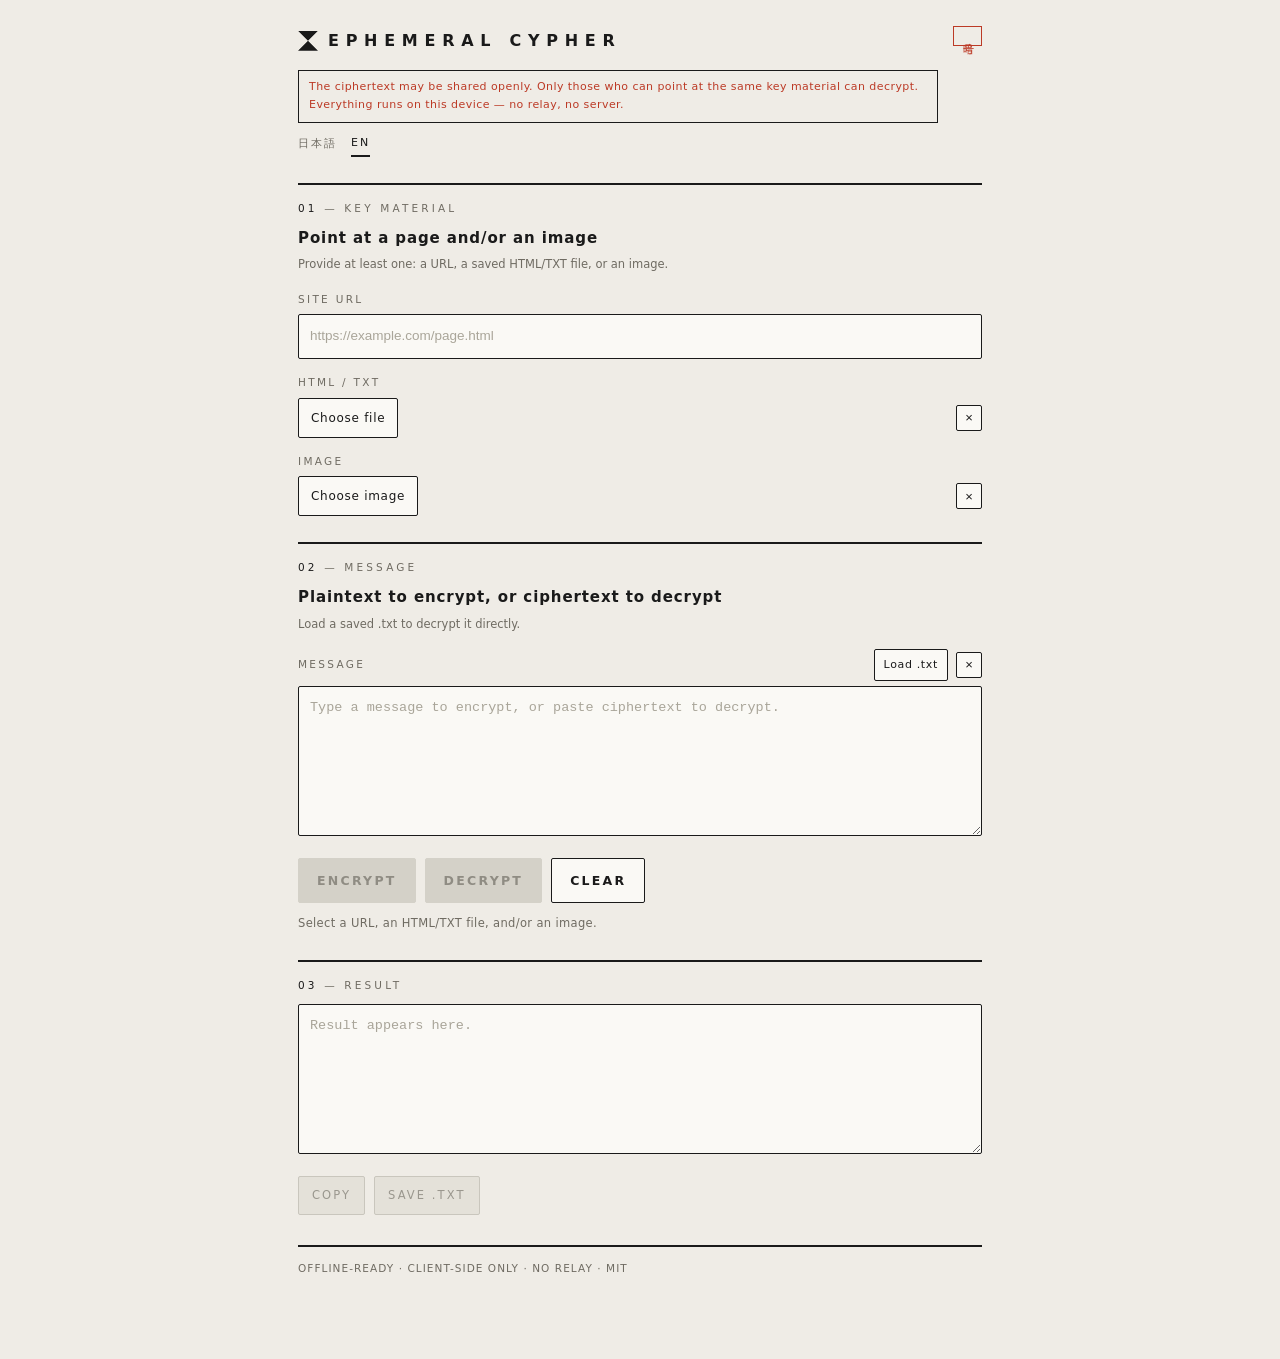
==== commit 1708d320: "Add files via upload" ====
--- a/index.html
+++ b/index.html
@@ -3,325 +3,215 @@
 <head>
 <meta charset="utf-8" />
 <meta name="viewport" content="width=device-width,initial-scale=1" />
-<meta name="theme-color" content="#0b0b10" />
-<link rel="manifest" href="./manifest.json?v=113">
+<meta name="theme-color" content="#efece6" />
+<link rel="manifest" href="./manifest.json?v=116">
 <link rel="icon" href="./icon-192.png">
 <title>EphemeralCypher</title>
 <style>
-:root {
---bg0:#07070b;
---bg1:#0b0b10;
---card:#11111a;
---card2:#141421;
---text:#f2f2f5;
---muted:#a9a9b6;
---line:rgba(255,255,255,.10);
---focus:rgba(160,160,255,.28);
---shadow: 0 18px 60px rgba(0,0,0,.55);
---r:18px;
-}
-*{box-sizing:border-box}
-html,body{height:100%}
+:root{
+--paper:#efece6;
+--field:#faf9f5;
+--ink:#1a1a1a;
+--dim:#6f6b62;
+--red:#bc3a26;
+--line:#1a1a1a;
+}
+*{box-sizing:border-box;margin:0;padding:0}
+html{background:var(--paper)}
 body{
-margin:0;
-color:var(--text);
-font-family: ui-sans-serif, system-ui, -apple-system, "Segoe UI", Roboto, "Hiragino Sans", "Noto Sans JP", "Yu Gothic", "Meiryo", Arial, sans-serif;
-background: var(--bg1);
-}
-.wrap{
-max-width: 980px;
-margin: 0 auto;
-padding: 34px 18px 38px;
-}
-header{
-display:flex;
-align-items:center;
-justify-content:space-between;
-gap:12px;
-margin-bottom: 14px;
-}
-.brand{
-display:flex; align-items:center; gap:12px;
-min-width:0;
-}
-.dot{
-width:34px;height:34px;border-radius:12px;
-background: rgba(255,255,255,.10);
-border:1px solid rgba(255,255,255,.10);
-box-shadow: 0 10px 28px rgba(0,0,0,.35);
+color:var(--ink);
+background:var(--paper);
+font-family:"Hiragino Kaku Gothic ProN","Noto Sans JP","Yu Gothic",system-ui,sans-serif;
+font-size:13.5px;line-height:1.85;
+-webkit-font-smoothing:antialiased;
+}
+.wrap{max-width:720px;margin:0 auto;padding:26px 18px 80px;position:relative}
+
+/* header */
+header{position:relative;padding-right:44px;margin-bottom:16px}
+.brand{display:flex;align-items:center;gap:10px}
+.mark{
+width:20px;height:20px;background:var(--ink);flex:0 0 auto;
+clip-path:polygon(50% 0,100% 0,50% 50%,100% 100%,50% 100%,0 100%,50% 50%,0 0);
 }
 h1{
-font-size:20px;
-font-weight:650;
-letter-spacing:.2px;
-margin:0;
-white-space:nowrap;
-overflow:hidden;
-text-overflow:ellipsis;
-}
+font-size:16px;font-weight:700;letter-spacing:.42em;white-space:nowrap;
+}
+.seal{
+position:absolute;top:0;right:0;
+writing-mode:vertical-rl;
+border:1px solid var(--red);color:var(--red);
+font-size:10.5px;letter-spacing:.2em;
+padding:7px 4px;user-select:none;
+}
+.notice{
+border:1px solid var(--line);
+padding:7px 10px;margin:14px 0 6px;
+font-size:11px;color:var(--red);letter-spacing:.04em;line-height:1.7;
+}
+.lang{display:flex;gap:14px;margin:8px 0 2px;font-size:11px;letter-spacing:.18em}
+.lang button{
+appearance:none;border:0;background:transparent;cursor:pointer;
+font:inherit;color:var(--dim);padding:2px 0;letter-spacing:inherit;
+}
+.lang button.active{color:var(--ink);border-bottom:2px solid var(--ink)}
+
+/* sections */
+section{border-top:2px solid var(--line);margin-top:26px;padding-top:14px}
+.eyebrow{
+font-size:10.5px;letter-spacing:.3em;color:var(--dim);
+display:flex;align-items:center;justify-content:space-between;gap:10px;
+}
+.eyebrow .no{color:var(--ink)}
+h2{font-size:15px;font-weight:700;letter-spacing:.06em;margin:6px 0 2px}
+.desc{font-size:11.5px;color:var(--dim);margin-bottom:12px}
+
 .sub{
-margin: 6px 0 0;
-font-size: 13px;
-color: var(--muted);
-line-height: 1.5;
-}
-.lang{
-display:flex; align-items:center; gap:6px;
-padding:6px;
-background: rgba(255,255,255,.06);
-border:1px solid rgba(255,255,255,.10);
-border-radius: 999px;
-user-select:none;
-}
-.lang button{
-appearance:none;
-border:0;
-background:transparent;
-color:var(--muted);
-font-size:12px;
-padding:6px 10px;
-border-radius:999px;
-cursor:pointer;
-}
-.lang button.active{
-color:var(--text);
-background: rgba(255,255,255,.10);
-}
-.card{
-background: rgba(255,255,255,.05);
-border: 1px solid rgba(255,255,255,.10);
-border-radius: 24px;
-box-shadow: var(--shadow);
-padding: 18px;
-overflow:hidden;
-}
-.grid{
-display:grid;
-grid-template-columns: 1fr 1fr;
-gap: 14px;
-margin-top: 14px;
-}
-@media (max-width: 820px) {
-.grid{grid-template-columns:1fr}
-}
-.field{
-background: rgba(0,0,0,.16);
-border:1px solid rgba(255,255,255,.10);
-border-radius: var(--r);
-padding: 12px;
-}
-.label{
-font-size:12px;
-color: var(--muted);
-margin: 0 0 8px;
-display:flex;
-align-items:center;
-justify-content:space-between;
-gap:10px;
-}
-.label .mini{
-font-size:11px;
-color: rgba(255,255,255,.50);
-}
-input[type="url"], textarea{
+font-size:10.5px;letter-spacing:.22em;color:var(--dim);
+margin:14px 0 5px;display:flex;justify-content:space-between;align-items:center;gap:10px;
+}
+input[type="url"],textarea{
 width:100%;
-border-radius: 14px;
-border: 1px solid rgba(255,255,255,.12);
-background: rgba(255,255,255,.06);
-color: var(--text);
-padding: 12px 12px;
-outline: none;
-font-size: 14px;
-}
-input[type="url"]::placeholder, textarea::placeholder{
-color: rgba(255,255,255,.40);
-}
-input[type="url"]:focus, textarea:focus{
-border-color: rgba(170,170,255,.35);
-box-shadow: 0 0 0 4px var(--focus);
-}
-textarea{
-min-height: 170px;
-resize: vertical;
-line-height:1.5;
-}
-textarea.small{
-min-height: 90px;
-}
-.fileRow{
-display:flex;
-align-items:center;
-gap:10px;
-}
+border:1px solid var(--line);border-radius:2px;
+background:var(--field);color:var(--ink);
+padding:10px 11px;outline:none;
+font-size:13.5px;line-height:1.7;
+}
+input[type="url"]::placeholder,textarea::placeholder{color:#a9a599}
+input[type="url"]:focus,textarea:focus{border-color:var(--red)}
+textarea{min-height:150px;resize:vertical}
+textarea[readonly]{cursor:text}
+
+.fileRow{display:flex;align-items:center;gap:9px}
 .fileBtn{
-position:relative;
-display:inline-flex;
-align-items:center;
-justify-content:center;
-border-radius: 14px;
-padding: 10px 12px;
-border: 1px solid rgba(255,255,255,.14);
-background: rgba(255,255,255,.08);
-color: var(--text);
-cursor:pointer;
-white-space:nowrap;
-font-size: 13px;
-flex:0 0 auto;
-}
-.fileBtn:hover{background: rgba(255,255,255,.10)}
-.fileBtn input{
-position:absolute;
-inset:0;
-opacity:0;
-cursor:pointer;
-width:100%;
-height:100%;
-}
+position:relative;display:inline-flex;align-items:center;
+border:1px solid var(--line);border-radius:2px;
+background:var(--field);color:var(--ink);
+padding:8px 12px;font-size:12px;letter-spacing:.06em;
+cursor:pointer;white-space:nowrap;flex:0 0 auto;
+}
+.fileBtn:hover{background:#fff}
+.fileBtn input{position:absolute;inset:0;opacity:0;width:100%;height:100%;cursor:pointer}
 .fileName{
-flex:1 1 auto;
-min-width:0;
-font-size: 13px;
-color: rgba(255,255,255,.75);
-overflow:hidden;
-text-overflow:ellipsis;
-white-space:nowrap;
-}
-.clearBtn{
-appearance:none;
-border:1px solid rgba(255,255,255,.14);
-background: rgba(255,255,255,.06);
-color: rgba(255,255,255,.85);
-border-radius: 12px;
-padding: 9px 10px;
-cursor:pointer;
-font-size: 13px;
-line-height: 1;
-flex:0 0 auto;
-}
-.clearBtn:hover{background: rgba(255,255,255,.10)}
-.divider{
-height:1px;
-background: rgba(255,255,255,.08);
-margin: 14px 0;
-}
-.actions{
-display:flex;
-gap:10px;
-flex-wrap:wrap;
-margin-top: 12px;
-}
+flex:1 1 auto;min-width:0;font-size:11.5px;color:var(--dim);
+overflow:hidden;text-overflow:ellipsis;white-space:nowrap;
+}
+.x{
+appearance:none;border:1px solid var(--line);background:var(--field);color:var(--ink);
+border-radius:2px;width:26px;height:26px;line-height:1;cursor:pointer;
+font-size:13px;flex:0 0 auto;
+}
+.x:hover{background:#fff}
+
+.actions{display:flex;gap:9px;flex-wrap:wrap;margin-top:14px}
 .btn{
-appearance:none;
-border: 1px solid rgba(255,255,255,.14);
-background: rgba(255,255,255,.08);
-color: var(--text);
-border-radius: 16px;
-padding: 12px 14px;
-cursor:pointer;
-font-size: 14px;
-font-weight: 600;
-letter-spacing:.2px;
-}
-.btn:hover{background: rgba(255,255,255,.10)}
-.btn.primary{
-background: rgba(160,160,255,.18);
-border-color: rgba(160,160,255,.28);
-}
+appearance:none;font:inherit;font-size:12.5px;font-weight:600;letter-spacing:.18em;
+border-radius:2px;padding:10px 18px;cursor:pointer;
+background:var(--ink);color:var(--paper);border:1px solid var(--ink);
+}
+.btn:hover{background:#000}
+.btn.ghost{background:var(--field);color:var(--ink)}
+.btn.ghost:hover{background:#fff}
 .btn:disabled{
-opacity:.45;
-cursor:not-allowed;
-}
-.status{
-margin-top: 10px;
-font-size: 12px;
-color: rgba(255,255,255,.72);
-min-height: 18px;
-}
-.status.bad{color: rgba(255,170,170,.95)}
-.status.ok{color: rgba(180,255,210,.95)}
+background:#d4d1c8;border-color:#d4d1c8;color:#8f8c83;cursor:not-allowed;
+}
+.btn.ghost:disabled{background:#e4e1d9;border-color:#c9c6bd;color:#9a978e}
+.btn.mini{font-size:11.5px;font-weight:500;padding:8px 13px}
+
+.status{margin-top:10px;font-size:11.5px;min-height:17px;color:var(--dim);letter-spacing:.03em}
+.status.ok{color:var(--ink)}
+.status.bad{color:var(--red)}
+
 footer{
-margin-top: 14px;
-font-size: 11px;
-color: rgba(255,255,255,.35);
-}
-a{color:inherit}
+border-top:2px solid var(--line);margin-top:30px;padding-top:12px;
+font-size:10.5px;color:var(--dim);letter-spacing:.1em;
+}
+:focus-visible{outline:2px solid var(--red);outline-offset:1px}
+@media (max-width:400px){ h1{letter-spacing:.28em} }
 </style>
 </head>
 <body>
 <div class="wrap">
+
 <header>
 <div class="brand">
-<div class="dot" aria-hidden="true"></div>
-<div style="min-width:0">
-<h1 id="title">EphemeralCypher</h1>
-<div class="sub" id="subtitle"></div>
-</div>
-</div>
+<div class="mark" aria-hidden="true"></div>
+<h1>EPHEMERAL CYPHER</h1>
+</div>
+<div class="seal" aria-hidden="true">暗号</div>
+<div class="notice" id="notice"></div>
 <div class="lang" aria-label="Language">
 <button id="btnJa" type="button">日本語</button>
 <button id="btnEn" type="button">EN</button>
 </div>
 </header>
 
-<div class="card">
-<div class="grid">
-<div class="field" id="htmlField">
-<div class="label">
-<span id="lblUrl">Site URL</span>
-<span class="mini" id="lblOr">or HTML file</span>
-</div>
+<!-- 01 KEY -->
+<section>
+<div class="eyebrow"><span><span class="no">01</span> — <span id="eb1">KEY MATERIAL</span></span></div>
+<h2 id="h1s"></h2>
+<p class="desc" id="d1"></p>
+
+<div class="sub"><span id="lblUrl">SITE URL</span></div>
 <input id="urlInput" type="url" inputmode="url" autocomplete="off" spellcheck="false" placeholder="https://example.com/page.html" />
-<div style="height:10px"></div>
+
+<div class="sub"><span id="lblFile">HTML / TXT</span></div>
 <div class="fileRow">
-<div class="fileBtn" id="htmlPickBtn"><span id="pickHtml">Choose HTML</span>
-<input id="htmlFile" type="file" accept=".html,.htm,text/html" />
+<div class="fileBtn"><span id="pickHtml">Choose file</span>
+<input id="htmlFile" type="file" accept=".html,.htm,.txt,.md,text/plain,text/html" />
 </div>
 <div class="fileName" id="htmlName"></div>
-<button class="clearBtn" id="clearHtml" type="button" aria-label="Clear HTML">×</button>
-</div>
-</div>
-
-<div class="field">
-<div class="label">
-<span id="lblImg">Image key</span>
-</div>
+<button class="x" id="clearHtml" type="button" aria-label="Clear file">×</button>
+</div>
+
+<div class="sub"><span id="lblImg">IMAGE</span></div>
 <div class="fileRow">
 <div class="fileBtn"><span id="pickImg">Choose image</span>
 <input id="imgFile" type="file" accept="image/*" />
 </div>
 <div class="fileName" id="imgName"></div>
-<button class="clearBtn" id="clearImg" type="button" aria-label="Clear image">×</button>
-</div>
-</div>
-</div>
-
-<div class="field" style="margin-top:14px">
-<div class="label">
-<span id="lblPassage">Passage key</span>
-<span class="mini" id="lblPassageMini">optional</span>
-</div>
-<textarea id="passage" class="small" spellcheck="false"></textarea>
-</div>
-
-<div class="divider"></div>
-
-<div class="field">
-<div class="label"><span id="lblMsg">Message</span></div>
-<textarea id="msg" placeholder=""></textarea>
+<button class="x" id="clearImg" type="button" aria-label="Clear image">×</button>
+</div>
+</section>
+
+<!-- 02 MESSAGE -->
+<section>
+<div class="eyebrow"><span><span class="no">02</span> — <span id="eb2">MESSAGE</span></span></div>
+<h2 id="h2s"></h2>
+<p class="desc" id="d2"></p>
+
+<div class="sub">
+<span id="lblMsg">MESSAGE</span>
+<span style="display:flex;gap:8px;align-items:center">
+<span class="fileBtn" style="padding:5px 9px;font-size:11px"><span id="loadMsg">Load .txt</span>
+<input id="msgFile" type="file" accept=".txt,text/plain" />
+</span>
+<button class="x" id="clearMsg" type="button" aria-label="Clear message">×</button>
+</span>
+</div>
+<textarea id="msg" spellcheck="false"></textarea>
+
 <div class="actions">
-<button class="btn primary" id="enc" type="button">Encrypt</button>
+<button class="btn" id="enc" type="button">Encrypt</button>
 <button class="btn" id="dec" type="button">Decrypt</button>
-<button class="btn" id="copy" type="button">Copy result</button>
-<button class="btn" id="clearAll" type="button">Clear</button>
-</div>
-<div class="status" id="status"></div>
-<div style="height:10px"></div>
-<div class="label"><span id="lblOut">Result</span></div>
+<button class="btn ghost" id="clearWork" type="button">Clear</button>
+</div>
+<div class="status" id="status" role="status"></div>
+</section>
+
+<!-- 03 RESULT -->
+<section>
+<div class="eyebrow"><span><span class="no">03</span> — <span id="eb3">RESULT</span></span></div>
+<div style="height:8px"></div>
 <textarea id="out" readonly placeholder=""></textarea>
-</div>
+<div class="actions">
+<button class="btn ghost mini" id="copy" type="button">Copy</button>
+<button class="btn ghost mini" id="save" type="button">Save .txt</button>
+<button class="btn ghost mini" id="share" type="button" hidden>Share</button>
+</div>
+</section>
 
 <footer id="foot"></footer>
-</div>
 </div>
 
 <script>
@@ -330,98 +220,75 @@
 
 const STR = {
 en: {
-title: "EphemeralCypher",
-subtitle: "Point at key material — a page, a passage, an image. Only those who can point at the same material can decrypt.",
-url: "Site URL",
-or: "or HTML file",
-pickHtml: "Choose HTML",
-img: "Image key",
-pickImg: "Choose image",
-passage: "Passage key",
-passageMini: "optional — paste any passage instead of a whole page",
-passagePh: "Paste a passage to use as (part of) the key. Whitespace variation is ignored.",
-msg: "Message",
+notice: "The ciphertext may be shared openly. Only those who can point at the same key material can decrypt. Everything runs on this device — no relay, no server.",
+eb1: "KEY MATERIAL", eb2: "MESSAGE", eb3: "RESULT",
+h1s: "Point at a page and/or an image",
+d1: "Provide at least one: a URL, a saved HTML/TXT file, or an image.",
+h2s: "Plaintext to encrypt, or ciphertext to decrypt",
+d2: "Load a saved .txt to decrypt it directly.",
+url: "SITE URL", fileLbl: "HTML / TXT", img: "IMAGE",
+pickHtml: "Choose file", pickImg: "Choose image",
+msg: "MESSAGE", loadMsg: "Load .txt",
 msgPh: "Type a message to encrypt, or paste ciphertext to decrypt.",
-out: "Result",
 outPh: "Result appears here.",
-enc: "Encrypt",
-dec: "Decrypt",
-copy: "Copy result",
-clear: "Clear",
-needKey: "Provide at least one key material: URL/HTML, passage, or image.",
+enc: "ENCRYPT", dec: "DECRYPT", clearWork: "CLEAR",
+copy: "COPY", save: "SAVE .TXT", share: "SHARE",
+needKey: "Select a URL, an HTML/TXT file, and/or an image.",
 needMsg: "Enter a message.",
 working: "Working…",
 doneEnc: "GOOD — Encrypted.",
 doneDec: "GOOD — Decrypted.",
 badInput: "Invalid ciphertext format.",
-fail: "OOPS — The pointing did not resolve. (Material changed, or a different material was pointed at.)",
-copied: "Copied.",
-unreachable: "UNREACHABLE — Could not load the URL. Save the page as an HTML file and attach it. Nothing is sent to any third party.",
-foot: "All processing stays in this browser. No relay, no server, no storage."
+fail: "OOPS — Failed. (Material changed, or a different material was used.)",
+unreachable: "Could not load the URL. Save the page as an HTML file and attach it. Nothing is sent to any third party.",
+copied: "Copied.", saved: "Saved.", shared: "Shared.",
+clearedWork: "Message and result cleared. Key materials are kept.",
+foot: "OFFLINE-READY · CLIENT-SIDE ONLY · NO RELAY · MIT"
 },
 ja: {
-title: "エフェメラルサイファー",
-subtitle: "頁・一節・画像——素材を指す。同じ素材を指せる者だけが復号できます。",
-url: "サイトURL",
-or: "またはHTMLファイル",
-pickHtml: "HTMLを選択",
-img: "画像鍵",
-pickImg: "画像を選択",
-passage: "一節鍵",
-passageMini: "任意 — 頁全体でなく一節を指す",
-passagePh: "鍵(の一部)にする一節を貼り付けます。空白・改行の揺れは無視されます。",
-msg: "メッセージ",
+notice: "暗号文は公開しても構いません。同じ鍵素材を指せる人だけが復号できます。処理は端末内で完結 — 中継なし・サーバーなし。",
+eb1: "鍵素材", eb2: "メッセージ", eb3: "結果",
+h1s: "頁と画像を鍵にする",
+d1: "URL、保存したHTML/TXTファイル、画像のいずれかを最低1つ。",
+h2s: "暗号化する文、または復号する暗号文",
+d2: "保存した.txtを読み込めば、そのまま復号できます。",
+url: "サイトURL", fileLbl: "HTML / TXT", img: "画像",
+pickHtml: "ファイルを選択", pickImg: "画像を選択",
+msg: "メッセージ", loadMsg: ".txtを読み込み",
 msgPh: "暗号化したい文章を入力、または暗号文を貼り付けて復号します。",
-out: "結果",
 outPh: "結果がここに表示されます。",
-enc: "暗号化",
-dec: "復号",
-copy: "結果をコピー",
-clear: "クリア",
-needKey: "鍵素材を最低1つ:URL/HTML、一節、または画像。",
+enc: "暗号化", dec: "復号", clearWork: "クリア",
+copy: "コピー", save: ".TXTで保存", share: "共有",
+needKey: "URL、HTML/TXTファイル、画像のいずれかを選択してください。",
 needMsg: "メッセージを入力してください。",
 working: "処理中…",
 doneEnc: "GOOD — 暗号化しました。",
 doneDec: "GOOD — 復号しました。",
 badInput: "暗号文の形式が不正です。",
-fail: "OOPS — 指しは解決しませんでした。(素材が変化したか、指し先が違います)",
-copied: "コピーしました。",
-unreachable: "不達 — URLを取得できません。頁をHTML保存して添付してください。第三者には何も送信されません。",
-foot: "全ての処理は端末内で完結します。中継なし・サーバーなし・保存なし。"
+fail: "OOPS — 失敗しました。（素材が変わったか、指し先が違います）",
+unreachable: "URLを取得できません。頁をHTML保存して添付してください。第三者には何も送信されません。",
+copied: "コピーしました。", saved: "保存しました。", shared: "共有しました。",
+clearedWork: "メッセージと結果を消去しました。鍵素材は保持しています。",
+foot: "オフライン対応 · 端末内処理のみ · 中継なし · MIT"
 }
 };
 
 const $ = (id) => document.getElementById(id);
 const els = {
-title: $("title"),
-subtitle: $("subtitle"),
-lblUrl: $("lblUrl"),
-lblOr: $("lblOr"),
-pickHtml: $("pickHtml"),
-lblImg: $("lblImg"),
-pickImg: $("pickImg"),
-lblPassage: $("lblPassage"),
-lblPassageMini: $("lblPassageMini"),
-passage: $("passage"),
-lblMsg: $("lblMsg"),
-lblOut: $("lblOut"),
-msg: $("msg"),
-out: $("out"),
-urlInput: $("urlInput"),
-htmlFile: $("htmlFile"),
-imgFile: $("imgFile"),
-htmlName: $("htmlName"),
-imgName: $("imgName"),
-clearHtml: $("clearHtml"),
-clearImg: $("clearImg"),
-enc: $("enc"),
-dec: $("dec"),
-copy: $("copy"),
-clearAll: $("clearAll"),
-status: $("status"),
-foot: $("foot"),
-btnJa: $("btnJa"),
-btnEn: $("btnEn"),
+notice: $("notice"),
+eb1: $("eb1"), eb2: $("eb2"), eb3: $("eb3"),
+h1s: $("h1s"), h2s: $("h2s"), d1: $("d1"), d2: $("d2"),
+lblUrl: $("lblUrl"), lblFile: $("lblFile"), lblImg: $("lblImg"),
+pickHtml: $("pickHtml"), pickImg: $("pickImg"),
+lblMsg: $("lblMsg"), loadMsg: $("loadMsg"), msgFile: $("msgFile"),
+msg: $("msg"), out: $("out"),
+urlInput: $("urlInput"), htmlFile: $("htmlFile"), imgFile: $("imgFile"),
+htmlName: $("htmlName"), imgName: $("imgName"),
+clearHtml: $("clearHtml"), clearImg: $("clearImg"), clearMsg: $("clearMsg"),
+enc: $("enc"), dec: $("dec"), clearWork: $("clearWork"),
+copy: $("copy"), save: $("save"), share: $("share"),
+status: $("status"), foot: $("foot"),
+btnJa: $("btnJa"), btnEn: $("btnEn"),
 };
 
 let lang = (new URLSearchParams(location.search).get("lang") || "").toLowerCase();
@@ -431,24 +298,29 @@
 function setLang(next) {
 lang = next;
 const t = STR[lang];
-els.title.textContent = t.title;
-els.subtitle.textContent = t.subtitle;
+els.notice.textContent = t.notice;
+els.eb1.textContent = t.eb1;
+els.eb2.textContent = t.eb2;
+els.eb3.textContent = t.eb3;
+els.h1s.textContent = t.h1s;
+els.d1.textContent = t.d1;
+els.h2s.textContent = t.h2s;
+els.d2.textContent = t.d2;
 els.lblUrl.textContent = t.url;
-els.lblOr.textContent = t.or;
+els.lblFile.textContent = t.fileLbl;
+els.lblImg.textContent = t.img;
 els.pickHtml.textContent = t.pickHtml;
-els.lblImg.textContent = t.img;
 els.pickImg.textContent = t.pickImg;
-els.lblPassage.textContent = t.passage;
-els.lblPassageMini.textContent = t.passageMini;
-els.passage.placeholder = t.passagePh;
 els.lblMsg.textContent = t.msg;
-els.lblOut.textContent = t.out;
+els.loadMsg.textContent = t.loadMsg;
 els.msg.placeholder = t.msgPh;
 els.out.placeholder = t.outPh;
 els.enc.textContent = t.enc;
 els.dec.textContent = t.dec;
+els.clearWork.textContent = t.clearWork;
 els.copy.textContent = t.copy;
-els.clearAll.textContent = t.clear;
+els.save.textContent = t.save;
+els.share.textContent = t.share;
 els.foot.textContent = t.foot;
 els.btnJa.classList.toggle("active", lang === "ja");
 els.btnEn.classList.toggle("active", lang === "en");
@@ -466,8 +338,7 @@
 const hasUrl = !!els.urlInput.value.trim();
 const hasHtml = !!(els.htmlFile.files && els.htmlFile.files[0]);
 const hasImg = !!(els.imgFile.files && els.imgFile.files[0]);
-const hasPassage = !!els.passage.value.trim();
-return hasUrl || hasHtml || hasImg || hasPassage;
+return hasUrl || hasHtml || hasImg;
 }
 
 function updateButtons() {
@@ -476,12 +347,16 @@
 const msgOk = !!els.msg.value.trim();
 els.enc.disabled = !(keyOk && msgOk);
 els.dec.disabled = !(keyOk && msgOk);
-if (!keyOk) setStatus(t.needKey, "bad");
-else if (!msgOk) setStatus(t.needMsg, "bad");
+const hasOut = !!els.out.value;
+els.copy.disabled = !hasOut;
+els.save.disabled = !hasOut;
+els.share.disabled = !hasOut;
+if (!keyOk) setStatus(t.needKey, "");
+else if (!msgOk) setStatus(t.needMsg, "");
 else setStatus("", "");
 }
 
-// Mutual exclusion: URL vs HTML file
+// Mutual exclusion: URL vs HTML/TXT file
 function syncHtmlUrlLock() {
 const hasUrl = !!els.urlInput.value.trim();
 const hasHtml = !!(els.htmlFile.files && els.htmlFile.files[0]);
@@ -497,15 +372,11 @@
 }
 }
 
-els.urlInput.addEventListener("input", () => {
-syncHtmlUrlLock();
-updateButtons();
-});
+els.urlInput.addEventListener("input", () => { syncHtmlUrlLock(); updateButtons(); });
 els.htmlFile.addEventListener("change", () => {
 const f = els.htmlFile.files && els.htmlFile.files[0];
 els.htmlName.textContent = f ? f.name : "";
-syncHtmlUrlLock();
-updateButtons();
+syncHtmlUrlLock(); updateButtons();
 });
 els.imgFile.addEventListener("change", () => {
 const f = els.imgFile.files && els.imgFile.files[0];
@@ -513,30 +384,33 @@
 updateButtons();
 });
 els.clearHtml.addEventListener("click", () => {
-els.htmlFile.value = "";
-els.htmlName.textContent = "";
+els.htmlFile.value = ""; els.htmlName.textContent = "";
 els.urlInput.disabled = false;
 updateButtons();
 });
 els.clearImg.addEventListener("click", () => {
-els.imgFile.value = "";
-els.imgName.textContent = "";
+els.imgFile.value = ""; els.imgName.textContent = "";
 updateButtons();
 });
+els.msgFile.addEventListener("change", async () => {
+const f = els.msgFile.files && els.msgFile.files[0];
+if (!f) return;
+els.msg.value = await f.text();
+els.msgFile.value = "";
+updateButtons();
+});
+els.clearMsg.addEventListener("click", () => {
+els.msg.value = ""; updateButtons(); els.msg.focus();
+});
 els.msg.addEventListener("input", updateButtons);
-els.passage.addEventListener("input", updateButtons);
-
-els.clearAll.addEventListener("click", () => {
-els.urlInput.value = "";
-els.urlInput.disabled = false;
-els.htmlFile.value = "";
-els.imgFile.value = "";
-els.htmlName.textContent = "";
-els.imgName.textContent = "";
-els.passage.value = "";
+
+// Clear = message + result only. Key materials stay.
+els.clearWork.addEventListener("click", () => {
 els.msg.value = "";
 els.out.value = "";
 updateButtons();
+setStatus(STR[lang].clearedWork, "");
+setTimeout(()=>updateButtons(), 1600);
 });
 
 els.copy.addEventListener("click", async () => {
@@ -546,13 +420,42 @@
 try {
 await navigator.clipboard.writeText(txt);
 setStatus(t.copied, "ok");
-setTimeout(updateButtons, 900);
 } catch (e) {
 els.out.focus(); els.out.select();
 document.execCommand("copy");
 setStatus(t.copied, "ok");
-setTimeout(updateButtons, 900);
-}
+}
+setTimeout(updateButtons, 1200);
+});
+
+function stamp(){
+const d = new Date(), p = (n)=>String(n).padStart(2,"0");
+return `${d.getFullYear()}${p(d.getMonth()+1)}${p(d.getDate())}-${p(d.getHours())}${p(d.getMinutes())}`;
+}
+els.save.addEventListener("click", () => {
+const t = STR[lang];
+const txt = els.out.value || "";
+if (!txt) return;
+const blob = new Blob([txt], {type:"text/plain;charset=utf-8"});
+const a = document.createElement("a");
+a.href = URL.createObjectURL(blob);
+a.download = `ephemeral-cypher-${stamp()}.txt`;
+document.body.appendChild(a); a.click(); a.remove();
+setTimeout(()=>URL.revokeObjectURL(a.href), 4000);
+setStatus(t.saved, "ok");
+setTimeout(updateButtons, 1200);
+});
+
+if (navigator.share) els.share.hidden = false;
+els.share.addEventListener("click", async () => {
+const t = STR[lang];
+const txt = els.out.value || "";
+if (!txt) return;
+try {
+await navigator.share({text: txt});
+setStatus(t.shared, "ok");
+} catch (e) { /* cancelled */ }
+setTimeout(updateButtons, 1200);
 });
 
 // --- crypto helpers ---
@@ -625,15 +528,14 @@
 }
 }
 
-// The pointed URL is fetched directly, or not at all.
-// No relay/mirror fallback: routing the pointing through a third party
-// would disclose the very thing that is secret — which material is pointed at.
+// The pointed URL is fetched directly, or not at all. No relay.
 async function loadHTMLKeyBytes() {
 const url = els.urlInput.value.trim();
 const file = els.htmlFile.files && els.htmlFile.files[0];
 if (file) {
 const txt = await readTextFile(file);
-return te.encode(normalizeHTML(txt));
+const isHtml = /\.(html?|xhtml)$/i.test(file.name) || (file.type || "").includes("html");
+return te.encode(isHtml ? normalizeHTML(txt) : normalizeText(txt));
 }
 if (url) {
 try {
@@ -648,13 +550,7 @@
 return null;
 }
 
-function loadPassageKeyBytes() {
-const v = els.passage.value;
-if (!v || !v.trim()) return null;
-return te.encode(normalizeText(v));
-}
-
-// --- pHash (32x32 DCT -> 8x8) — unchanged from v1: image sameness is perceptual ---
+// --- pHash (32x32 DCT -> 8x8) ---
 function buildCosTable(N) {
 const table = Array.from({length:N}, () => new Float64Array(N));
 for (let u=0;u<N;u++) {
@@ -680,9 +576,7 @@
 function dct2d(mat, N) {
 const tmp = Array.from({length:N}, ()=>new Float64Array(N));
 for (let y=0;y<N;y++) {
-const row = mat[y];
-const d = dct1d(row, N);
-tmp[y].set(d);
+tmp[y].set(dct1d(mat[y], N));
 }
 const out = Array.from({length:N}, ()=>new Float64Array(N));
 for (let x=0;x<N;x++) {
@@ -719,8 +613,7 @@
 for (let y=0;y<N;y++) {
 for (let x=0;x<N;x++) {
 const i = (y*N + x)*4;
-const r=data[i], g=data[i+1], b=data[i+2];
-mat[y][x] = 0.299*r + 0.587*g + 0.114*b;
+mat[y][x] = 0.299*data[i] + 0.587*data[i+1] + 0.114*data[i+2];
 }
 }
 const dct = dct2d(mat, N);
@@ -738,11 +631,8 @@
 let bitIndex = 0;
 for (let y=0;y<size;y++) {
 for (let x=0;x<size;x++) {
-const v = dct[y][x];
-const bit = v > med ? 1 : 0;
-const bytePos = (bitIndex >> 3);
-const shift = 7 - (bitIndex & 7);
-bytes[bytePos] |= (bit << shift);
+const bit = dct[y][x] > med ? 1 : 0;
+bytes[bitIndex >> 3] |= (bit << (7 - (bitIndex & 7)));
 bitIndex++;
 }
 }
@@ -752,33 +642,27 @@
 }
 }
 
-// --- key material (shared loaders, cached per operation) ---
 async function collectMaterials() {
 const htmlBytes = await loadHTMLKeyBytes();
-const passageBytes = loadPassageKeyBytes();
 const imgFile = els.imgFile.files && els.imgFile.files[0];
 const imgHash = imgFile ? await imageToPHashBytes(imgFile) : null;
-return { htmlBytes, passageBytes, imgHash };
+return { htmlBytes, imgHash };
 }
 
 // v1 (legacy): sha256("EC|1.1.2|" || sha256(html) || pHash || salt)
-// Kept verbatim so envelopes made by earlier versions still open.
 async function buildKeyBytesV1(m, salt) {
 if (!m.htmlBytes && !m.imgHash) return null;
 const domainSep = te.encode("EC|1.1.2|");
 const htmlHash = m.htmlBytes ? await sha256(m.htmlBytes) : new Uint8Array(0);
 const imgPart = m.imgHash ? m.imgHash : new Uint8Array(0);
-const material = concatU8(domainSep, htmlHash, imgPart, salt);
-return await sha256(material);
-}
-
-// v2: HKDF-SHA256(ikm = tagged material hashes, salt, info="EC|2.0|") -> AES-GCM-256
-// Tags prevent ambiguity between material types; HKDF replaces ad-hoc hashing.
+return await sha256(concatU8(domainSep, htmlHash, imgPart, salt));
+}
+
+// v2: HKDF-SHA256(tagged material hashes, salt, info="EC|2.0|") -> AES-GCM-256
 async function buildKeyV2(m, salt) {
-if (!m.htmlBytes && !m.passageBytes && !m.imgHash) return null;
+if (!m.htmlBytes && !m.imgHash) return null;
 const parts = [];
 if (m.htmlBytes) parts.push(te.encode("H:"), await sha256(m.htmlBytes));
-if (m.passageBytes) parts.push(te.encode("P:"), await sha256(m.passageBytes));
 if (m.imgHash) parts.push(te.encode("I:"), m.imgHash);
 const ikm = await crypto.subtle.importKey("raw", concatU8(...parts), "HKDF", false, ["deriveKey"]);
 return await crypto.subtle.deriveKey(
@@ -812,17 +696,15 @@
 const m = await collectMaterials();
 const key = await buildKeyV2(m, salt);
 if (!key) return null;
-const pt = te.encode(plain);
-const ctBuf = await crypto.subtle.encrypt({name:"AES-GCM", iv}, key, pt);
-const packed = concatU8(salt, iv, new Uint8Array(ctBuf));
-return "EC2:" + b64enc(packed);
+const ctBuf = await crypto.subtle.encrypt({name:"AES-GCM", iv}, key, te.encode(plain));
+return "EC2:" + b64enc(concatU8(salt, iv, new Uint8Array(ctBuf)));
 }
 
 function parseEnvelope(s) {
 const t = s.trim();
 if (t.startsWith("EC2:")) return {v:2, b64:t.slice(4).trim()};
 if (t.startsWith("EC1:")) return {v:1, b64:t.slice(4).trim()};
-return {v:1, b64:t}; // legacy envelopes had no mandatory prefix
+return {v:1, b64:t};
 }
 
 async function decryptMessage(cipherText) {
@@ -858,8 +740,7 @@
 const t = STR[lang];
 setStatus(t.working, "");
 try {
-const msg = els.msg.value.trim();
-const out = await encryptMessage(msg);
+const out = await encryptMessage(els.msg.value.trim());
 if (!out) {
 setStatus(t.needKey, "bad");
 return;
@@ -870,7 +751,7 @@
 console.error(e);
 setStatus(e && e.ec === "unreachable" ? t.unreachable : t.fail, "bad");
 } finally {
-setTimeout(updateButtons, 800);
+setTimeout(updateButtons, 1600);
 }
 }
 
@@ -878,8 +759,7 @@
 const t = STR[lang];
 setStatus(t.working, "");
 try {
-const msg = els.msg.value.trim();
-const res = await decryptMessage(msg);
+const res = await decryptMessage(els.msg.value.trim());
 if (!res.ok) {
 setStatus(res.reason==="bad" ? t.badInput : t.fail, "bad");
 return;
@@ -890,7 +770,7 @@
 console.error(e);
 setStatus(e && e.ec === "unreachable" ? t.unreachable : t.fail, "bad");
 } finally {
-setTimeout(updateButtons, 800);
+setTimeout(updateButtons, 1600);
 }
 }
 
@@ -903,7 +783,7 @@
 if ("serviceWorker" in navigator) {
 window.addEventListener("load", async () => {
 try {
-const reg = await navigator.serviceWorker.register("./sw.js?v=115", {updateViaCache:"none"});
+const reg = await navigator.serviceWorker.register("./sw.js?v=118", {updateViaCache:"none"});
 reg.update?.();
 let reloaded = false;
 navigator.serviceWorker.addEventListener("controllerchange", () => {
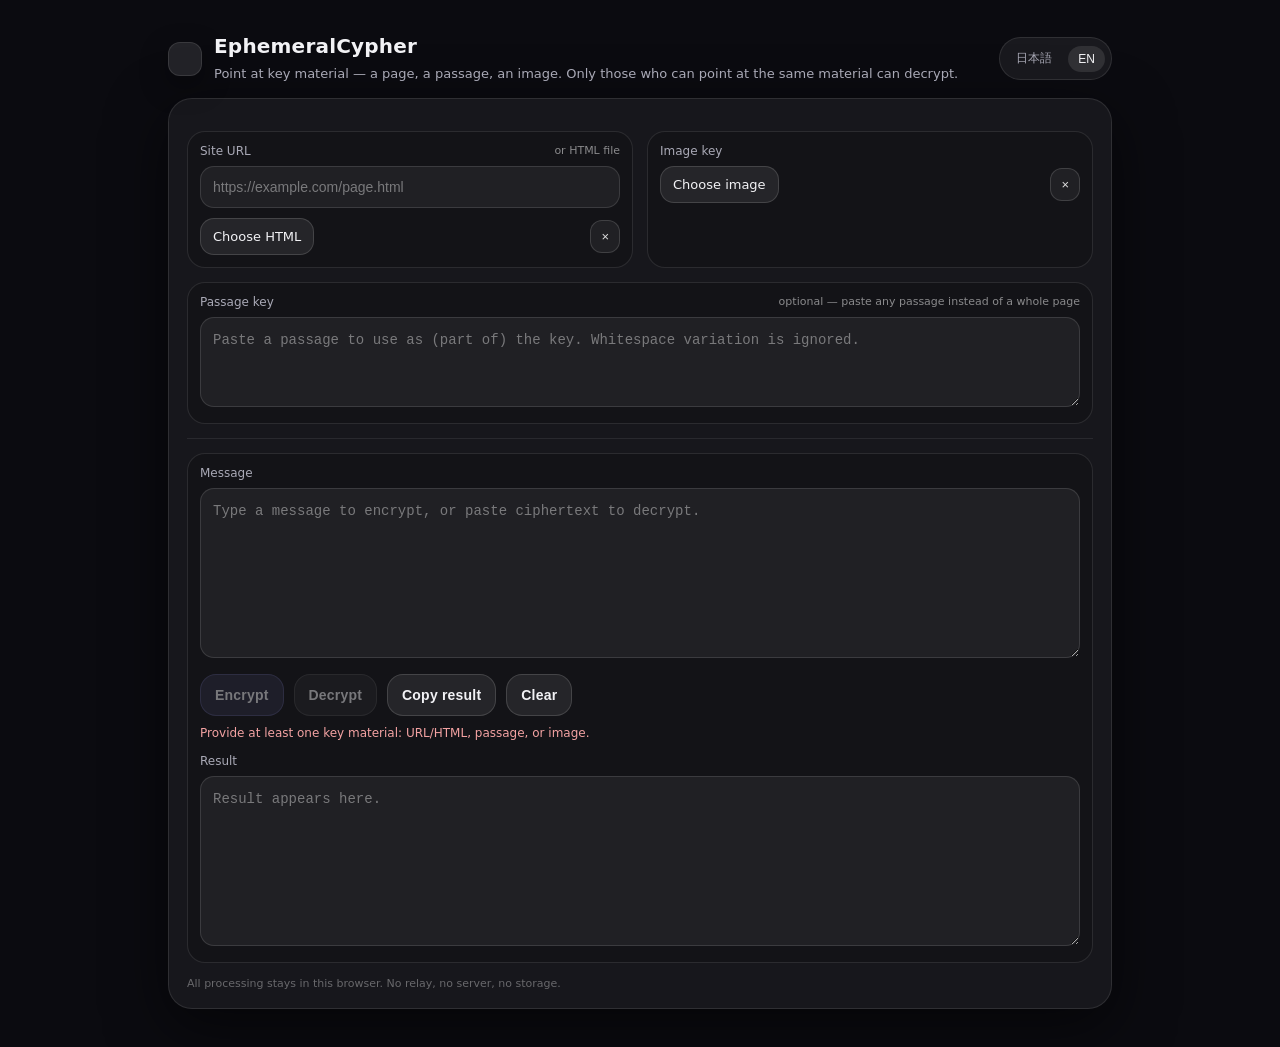
==== commit 8a76eb7a: "Add files via upload" ====
--- a/index.html
+++ b/index.html
@@ -3,215 +3,325 @@
 <head>
 <meta charset="utf-8" />
 <meta name="viewport" content="width=device-width,initial-scale=1" />
-<meta name="theme-color" content="#efece6" />
-<link rel="manifest" href="./manifest.json?v=116">
+<meta name="theme-color" content="#0b0b10" />
+<link rel="manifest" href="./manifest.json?v=113">
 <link rel="icon" href="./icon-192.png">
 <title>EphemeralCypher</title>
 <style>
-:root{
---paper:#efece6;
---field:#faf9f5;
---ink:#1a1a1a;
---dim:#6f6b62;
---red:#bc3a26;
---line:#1a1a1a;
-}
-*{box-sizing:border-box;margin:0;padding:0}
-html{background:var(--paper)}
+:root {
+--bg0:#07070b;
+--bg1:#0b0b10;
+--card:#11111a;
+--card2:#141421;
+--text:#f2f2f5;
+--muted:#a9a9b6;
+--line:rgba(255,255,255,.10);
+--focus:rgba(160,160,255,.28);
+--shadow: 0 18px 60px rgba(0,0,0,.55);
+--r:18px;
+}
+*{box-sizing:border-box}
+html,body{height:100%}
 body{
-color:var(--ink);
-background:var(--paper);
-font-family:"Hiragino Kaku Gothic ProN","Noto Sans JP","Yu Gothic",system-ui,sans-serif;
-font-size:13.5px;line-height:1.85;
--webkit-font-smoothing:antialiased;
-}
-.wrap{max-width:720px;margin:0 auto;padding:26px 18px 80px;position:relative}
-
-/* header */
-header{position:relative;padding-right:44px;margin-bottom:16px}
-.brand{display:flex;align-items:center;gap:10px}
-.mark{
-width:20px;height:20px;background:var(--ink);flex:0 0 auto;
-clip-path:polygon(50% 0,100% 0,50% 50%,100% 100%,50% 100%,0 100%,50% 50%,0 0);
+margin:0;
+color:var(--text);
+font-family: ui-sans-serif, system-ui, -apple-system, "Segoe UI", Roboto, "Hiragino Sans", "Noto Sans JP", "Yu Gothic", "Meiryo", Arial, sans-serif;
+background: var(--bg1);
+}
+.wrap{
+max-width: 980px;
+margin: 0 auto;
+padding: 34px 18px 38px;
+}
+header{
+display:flex;
+align-items:center;
+justify-content:space-between;
+gap:12px;
+margin-bottom: 14px;
+}
+.brand{
+display:flex; align-items:center; gap:12px;
+min-width:0;
+}
+.dot{
+width:34px;height:34px;border-radius:12px;
+background: rgba(255,255,255,.10);
+border:1px solid rgba(255,255,255,.10);
+box-shadow: 0 10px 28px rgba(0,0,0,.35);
 }
 h1{
-font-size:16px;font-weight:700;letter-spacing:.42em;white-space:nowrap;
-}
-.seal{
-position:absolute;top:0;right:0;
-writing-mode:vertical-rl;
-border:1px solid var(--red);color:var(--red);
-font-size:10.5px;letter-spacing:.2em;
-padding:7px 4px;user-select:none;
-}
-.notice{
-border:1px solid var(--line);
-padding:7px 10px;margin:14px 0 6px;
-font-size:11px;color:var(--red);letter-spacing:.04em;line-height:1.7;
-}
-.lang{display:flex;gap:14px;margin:8px 0 2px;font-size:11px;letter-spacing:.18em}
+font-size:20px;
+font-weight:650;
+letter-spacing:.2px;
+margin:0;
+white-space:nowrap;
+overflow:hidden;
+text-overflow:ellipsis;
+}
+.sub{
+margin: 6px 0 0;
+font-size: 13px;
+color: var(--muted);
+line-height: 1.5;
+}
+.lang{
+display:flex; align-items:center; gap:6px;
+padding:6px;
+background: rgba(255,255,255,.06);
+border:1px solid rgba(255,255,255,.10);
+border-radius: 999px;
+user-select:none;
+}
 .lang button{
-appearance:none;border:0;background:transparent;cursor:pointer;
-font:inherit;color:var(--dim);padding:2px 0;letter-spacing:inherit;
-}
-.lang button.active{color:var(--ink);border-bottom:2px solid var(--ink)}
-
-/* sections */
-section{border-top:2px solid var(--line);margin-top:26px;padding-top:14px}
-.eyebrow{
-font-size:10.5px;letter-spacing:.3em;color:var(--dim);
-display:flex;align-items:center;justify-content:space-between;gap:10px;
-}
-.eyebrow .no{color:var(--ink)}
-h2{font-size:15px;font-weight:700;letter-spacing:.06em;margin:6px 0 2px}
-.desc{font-size:11.5px;color:var(--dim);margin-bottom:12px}
-
-.sub{
-font-size:10.5px;letter-spacing:.22em;color:var(--dim);
-margin:14px 0 5px;display:flex;justify-content:space-between;align-items:center;gap:10px;
-}
-input[type="url"],textarea{
+appearance:none;
+border:0;
+background:transparent;
+color:var(--muted);
+font-size:12px;
+padding:6px 10px;
+border-radius:999px;
+cursor:pointer;
+}
+.lang button.active{
+color:var(--text);
+background: rgba(255,255,255,.10);
+}
+.card{
+background: rgba(255,255,255,.05);
+border: 1px solid rgba(255,255,255,.10);
+border-radius: 24px;
+box-shadow: var(--shadow);
+padding: 18px;
+overflow:hidden;
+}
+.grid{
+display:grid;
+grid-template-columns: 1fr 1fr;
+gap: 14px;
+margin-top: 14px;
+}
+@media (max-width: 820px) {
+.grid{grid-template-columns:1fr}
+}
+.field{
+background: rgba(0,0,0,.16);
+border:1px solid rgba(255,255,255,.10);
+border-radius: var(--r);
+padding: 12px;
+}
+.label{
+font-size:12px;
+color: var(--muted);
+margin: 0 0 8px;
+display:flex;
+align-items:center;
+justify-content:space-between;
+gap:10px;
+}
+.label .mini{
+font-size:11px;
+color: rgba(255,255,255,.50);
+}
+input[type="url"], textarea{
 width:100%;
-border:1px solid var(--line);border-radius:2px;
-background:var(--field);color:var(--ink);
-padding:10px 11px;outline:none;
-font-size:13.5px;line-height:1.7;
-}
-input[type="url"]::placeholder,textarea::placeholder{color:#a9a599}
-input[type="url"]:focus,textarea:focus{border-color:var(--red)}
-textarea{min-height:150px;resize:vertical}
-textarea[readonly]{cursor:text}
-
-.fileRow{display:flex;align-items:center;gap:9px}
+border-radius: 14px;
+border: 1px solid rgba(255,255,255,.12);
+background: rgba(255,255,255,.06);
+color: var(--text);
+padding: 12px 12px;
+outline: none;
+font-size: 14px;
+}
+input[type="url"]::placeholder, textarea::placeholder{
+color: rgba(255,255,255,.40);
+}
+input[type="url"]:focus, textarea:focus{
+border-color: rgba(170,170,255,.35);
+box-shadow: 0 0 0 4px var(--focus);
+}
+textarea{
+min-height: 170px;
+resize: vertical;
+line-height:1.5;
+}
+textarea.small{
+min-height: 90px;
+}
+.fileRow{
+display:flex;
+align-items:center;
+gap:10px;
+}
 .fileBtn{
-position:relative;display:inline-flex;align-items:center;
-border:1px solid var(--line);border-radius:2px;
-background:var(--field);color:var(--ink);
-padding:8px 12px;font-size:12px;letter-spacing:.06em;
-cursor:pointer;white-space:nowrap;flex:0 0 auto;
-}
-.fileBtn:hover{background:#fff}
-.fileBtn input{position:absolute;inset:0;opacity:0;width:100%;height:100%;cursor:pointer}
+position:relative;
+display:inline-flex;
+align-items:center;
+justify-content:center;
+border-radius: 14px;
+padding: 10px 12px;
+border: 1px solid rgba(255,255,255,.14);
+background: rgba(255,255,255,.08);
+color: var(--text);
+cursor:pointer;
+white-space:nowrap;
+font-size: 13px;
+flex:0 0 auto;
+}
+.fileBtn:hover{background: rgba(255,255,255,.10)}
+.fileBtn input{
+position:absolute;
+inset:0;
+opacity:0;
+cursor:pointer;
+width:100%;
+height:100%;
+}
 .fileName{
-flex:1 1 auto;min-width:0;font-size:11.5px;color:var(--dim);
-overflow:hidden;text-overflow:ellipsis;white-space:nowrap;
-}
-.x{
-appearance:none;border:1px solid var(--line);background:var(--field);color:var(--ink);
-border-radius:2px;width:26px;height:26px;line-height:1;cursor:pointer;
-font-size:13px;flex:0 0 auto;
-}
-.x:hover{background:#fff}
-
-.actions{display:flex;gap:9px;flex-wrap:wrap;margin-top:14px}
+flex:1 1 auto;
+min-width:0;
+font-size: 13px;
+color: rgba(255,255,255,.75);
+overflow:hidden;
+text-overflow:ellipsis;
+white-space:nowrap;
+}
+.clearBtn{
+appearance:none;
+border:1px solid rgba(255,255,255,.14);
+background: rgba(255,255,255,.06);
+color: rgba(255,255,255,.85);
+border-radius: 12px;
+padding: 9px 10px;
+cursor:pointer;
+font-size: 13px;
+line-height: 1;
+flex:0 0 auto;
+}
+.clearBtn:hover{background: rgba(255,255,255,.10)}
+.divider{
+height:1px;
+background: rgba(255,255,255,.08);
+margin: 14px 0;
+}
+.actions{
+display:flex;
+gap:10px;
+flex-wrap:wrap;
+margin-top: 12px;
+}
 .btn{
-appearance:none;font:inherit;font-size:12.5px;font-weight:600;letter-spacing:.18em;
-border-radius:2px;padding:10px 18px;cursor:pointer;
-background:var(--ink);color:var(--paper);border:1px solid var(--ink);
-}
-.btn:hover{background:#000}
-.btn.ghost{background:var(--field);color:var(--ink)}
-.btn.ghost:hover{background:#fff}
+appearance:none;
+border: 1px solid rgba(255,255,255,.14);
+background: rgba(255,255,255,.08);
+color: var(--text);
+border-radius: 16px;
+padding: 12px 14px;
+cursor:pointer;
+font-size: 14px;
+font-weight: 600;
+letter-spacing:.2px;
+}
+.btn:hover{background: rgba(255,255,255,.10)}
+.btn.primary{
+background: rgba(160,160,255,.18);
+border-color: rgba(160,160,255,.28);
+}
 .btn:disabled{
-background:#d4d1c8;border-color:#d4d1c8;color:#8f8c83;cursor:not-allowed;
-}
-.btn.ghost:disabled{background:#e4e1d9;border-color:#c9c6bd;color:#9a978e}
-.btn.mini{font-size:11.5px;font-weight:500;padding:8px 13px}
-
-.status{margin-top:10px;font-size:11.5px;min-height:17px;color:var(--dim);letter-spacing:.03em}
-.status.ok{color:var(--ink)}
-.status.bad{color:var(--red)}
-
+opacity:.45;
+cursor:not-allowed;
+}
+.status{
+margin-top: 10px;
+font-size: 12px;
+color: rgba(255,255,255,.72);
+min-height: 18px;
+}
+.status.bad{color: rgba(255,170,170,.95)}
+.status.ok{color: rgba(180,255,210,.95)}
 footer{
-border-top:2px solid var(--line);margin-top:30px;padding-top:12px;
-font-size:10.5px;color:var(--dim);letter-spacing:.1em;
-}
-:focus-visible{outline:2px solid var(--red);outline-offset:1px}
-@media (max-width:400px){ h1{letter-spacing:.28em} }
+margin-top: 14px;
+font-size: 11px;
+color: rgba(255,255,255,.35);
+}
+a{color:inherit}
 </style>
 </head>
 <body>
 <div class="wrap">
-
 <header>
 <div class="brand">
-<div class="mark" aria-hidden="true"></div>
-<h1>EPHEMERAL CYPHER</h1>
-</div>
-<div class="seal" aria-hidden="true">暗号</div>
-<div class="notice" id="notice"></div>
+<div class="dot" aria-hidden="true"></div>
+<div style="min-width:0">
+<h1 id="title">EphemeralCypher</h1>
+<div class="sub" id="subtitle"></div>
+</div>
+</div>
 <div class="lang" aria-label="Language">
 <button id="btnJa" type="button">日本語</button>
 <button id="btnEn" type="button">EN</button>
 </div>
 </header>
 
-<!-- 01 KEY -->
-<section>
-<div class="eyebrow"><span><span class="no">01</span> — <span id="eb1">KEY MATERIAL</span></span></div>
-<h2 id="h1s"></h2>
-<p class="desc" id="d1"></p>
-
-<div class="sub"><span id="lblUrl">SITE URL</span></div>
+<div class="card">
+<div class="grid">
+<div class="field" id="htmlField">
+<div class="label">
+<span id="lblUrl">Site URL</span>
+<span class="mini" id="lblOr">or HTML file</span>
+</div>
 <input id="urlInput" type="url" inputmode="url" autocomplete="off" spellcheck="false" placeholder="https://example.com/page.html" />
-
-<div class="sub"><span id="lblFile">HTML / TXT</span></div>
+<div style="height:10px"></div>
 <div class="fileRow">
-<div class="fileBtn"><span id="pickHtml">Choose file</span>
-<input id="htmlFile" type="file" accept=".html,.htm,.txt,.md,text/plain,text/html" />
+<div class="fileBtn" id="htmlPickBtn"><span id="pickHtml">Choose HTML</span>
+<input id="htmlFile" type="file" accept=".html,.htm,text/html" />
 </div>
 <div class="fileName" id="htmlName"></div>
-<button class="x" id="clearHtml" type="button" aria-label="Clear file">×</button>
-</div>
-
-<div class="sub"><span id="lblImg">IMAGE</span></div>
+<button class="clearBtn" id="clearHtml" type="button" aria-label="Clear HTML">×</button>
+</div>
+</div>
+
+<div class="field">
+<div class="label">
+<span id="lblImg">Image key</span>
+</div>
 <div class="fileRow">
 <div class="fileBtn"><span id="pickImg">Choose image</span>
 <input id="imgFile" type="file" accept="image/*" />
 </div>
 <div class="fileName" id="imgName"></div>
-<button class="x" id="clearImg" type="button" aria-label="Clear image">×</button>
-</div>
-</section>
-
-<!-- 02 MESSAGE -->
-<section>
-<div class="eyebrow"><span><span class="no">02</span> — <span id="eb2">MESSAGE</span></span></div>
-<h2 id="h2s"></h2>
-<p class="desc" id="d2"></p>
-
-<div class="sub">
-<span id="lblMsg">MESSAGE</span>
-<span style="display:flex;gap:8px;align-items:center">
-<span class="fileBtn" style="padding:5px 9px;font-size:11px"><span id="loadMsg">Load .txt</span>
-<input id="msgFile" type="file" accept=".txt,text/plain" />
-</span>
-<button class="x" id="clearMsg" type="button" aria-label="Clear message">×</button>
-</span>
-</div>
-<textarea id="msg" spellcheck="false"></textarea>
-
+<button class="clearBtn" id="clearImg" type="button" aria-label="Clear image">×</button>
+</div>
+</div>
+</div>
+
+<div class="field" style="margin-top:14px">
+<div class="label">
+<span id="lblPassage">Passage key</span>
+<span class="mini" id="lblPassageMini">optional</span>
+</div>
+<textarea id="passage" class="small" spellcheck="false"></textarea>
+</div>
+
+<div class="divider"></div>
+
+<div class="field">
+<div class="label"><span id="lblMsg">Message</span></div>
+<textarea id="msg" placeholder=""></textarea>
 <div class="actions">
-<button class="btn" id="enc" type="button">Encrypt</button>
+<button class="btn primary" id="enc" type="button">Encrypt</button>
 <button class="btn" id="dec" type="button">Decrypt</button>
-<button class="btn ghost" id="clearWork" type="button">Clear</button>
-</div>
-<div class="status" id="status" role="status"></div>
-</section>
-
-<!-- 03 RESULT -->
-<section>
-<div class="eyebrow"><span><span class="no">03</span> — <span id="eb3">RESULT</span></span></div>
-<div style="height:8px"></div>
+<button class="btn" id="copy" type="button">Copy result</button>
+<button class="btn" id="clearAll" type="button">Clear</button>
+</div>
+<div class="status" id="status"></div>
+<div style="height:10px"></div>
+<div class="label"><span id="lblOut">Result</span></div>
 <textarea id="out" readonly placeholder=""></textarea>
-<div class="actions">
-<button class="btn ghost mini" id="copy" type="button">Copy</button>
-<button class="btn ghost mini" id="save" type="button">Save .txt</button>
-<button class="btn ghost mini" id="share" type="button" hidden>Share</button>
-</div>
-</section>
+</div>
 
 <footer id="foot"></footer>
+</div>
 </div>
 
 <script>
@@ -220,75 +330,98 @@
 
 const STR = {
 en: {
-notice: "The ciphertext may be shared openly. Only those who can point at the same key material can decrypt. Everything runs on this device — no relay, no server.",
-eb1: "KEY MATERIAL", eb2: "MESSAGE", eb3: "RESULT",
-h1s: "Point at a page and/or an image",
-d1: "Provide at least one: a URL, a saved HTML/TXT file, or an image.",
-h2s: "Plaintext to encrypt, or ciphertext to decrypt",
-d2: "Load a saved .txt to decrypt it directly.",
-url: "SITE URL", fileLbl: "HTML / TXT", img: "IMAGE",
-pickHtml: "Choose file", pickImg: "Choose image",
-msg: "MESSAGE", loadMsg: "Load .txt",
+title: "EphemeralCypher",
+subtitle: "Point at key material — a page, a passage, an image. Only those who can point at the same material can decrypt.",
+url: "Site URL",
+or: "or HTML file",
+pickHtml: "Choose HTML",
+img: "Image key",
+pickImg: "Choose image",
+passage: "Passage key",
+passageMini: "optional — paste any passage instead of a whole page",
+passagePh: "Paste a passage to use as (part of) the key. Whitespace variation is ignored.",
+msg: "Message",
 msgPh: "Type a message to encrypt, or paste ciphertext to decrypt.",
+out: "Result",
 outPh: "Result appears here.",
-enc: "ENCRYPT", dec: "DECRYPT", clearWork: "CLEAR",
-copy: "COPY", save: "SAVE .TXT", share: "SHARE",
-needKey: "Select a URL, an HTML/TXT file, and/or an image.",
+enc: "Encrypt",
+dec: "Decrypt",
+copy: "Copy result",
+clear: "Clear",
+needKey: "Provide at least one key material: URL/HTML, passage, or image.",
 needMsg: "Enter a message.",
 working: "Working…",
 doneEnc: "GOOD — Encrypted.",
 doneDec: "GOOD — Decrypted.",
 badInput: "Invalid ciphertext format.",
-fail: "OOPS — Failed. (Material changed, or a different material was used.)",
-unreachable: "Could not load the URL. Save the page as an HTML file and attach it. Nothing is sent to any third party.",
-copied: "Copied.", saved: "Saved.", shared: "Shared.",
-clearedWork: "Message and result cleared. Key materials are kept.",
-foot: "OFFLINE-READY · CLIENT-SIDE ONLY · NO RELAY · MIT"
+fail: "OOPS — The pointing did not resolve. (Material changed, or a different material was pointed at.)",
+copied: "Copied.",
+unreachable: "UNREACHABLE — Could not load the URL. Save the page as an HTML file and attach it. Nothing is sent to any third party.",
+foot: "All processing stays in this browser. No relay, no server, no storage."
 },
 ja: {
-notice: "暗号文は公開しても構いません。同じ鍵素材を指せる人だけが復号できます。処理は端末内で完結 — 中継なし・サーバーなし。",
-eb1: "鍵素材", eb2: "メッセージ", eb3: "結果",
-h1s: "頁と画像を鍵にする",
-d1: "URL、保存したHTML/TXTファイル、画像のいずれかを最低1つ。",
-h2s: "暗号化する文、または復号する暗号文",
-d2: "保存した.txtを読み込めば、そのまま復号できます。",
-url: "サイトURL", fileLbl: "HTML / TXT", img: "画像",
-pickHtml: "ファイルを選択", pickImg: "画像を選択",
-msg: "メッセージ", loadMsg: ".txtを読み込み",
+title: "エフェメラルサイファー",
+subtitle: "頁・一節・画像——素材を指す。同じ素材を指せる者だけが復号できます。",
+url: "サイトURL",
+or: "またはHTMLファイル",
+pickHtml: "HTMLを選択",
+img: "画像鍵",
+pickImg: "画像を選択",
+passage: "一節鍵",
+passageMini: "任意 — 頁全体でなく一節を指す",
+passagePh: "鍵(の一部)にする一節を貼り付けます。空白・改行の揺れは無視されます。",
+msg: "メッセージ",
 msgPh: "暗号化したい文章を入力、または暗号文を貼り付けて復号します。",
+out: "結果",
 outPh: "結果がここに表示されます。",
-enc: "暗号化", dec: "復号", clearWork: "クリア",
-copy: "コピー", save: ".TXTで保存", share: "共有",
-needKey: "URL、HTML/TXTファイル、画像のいずれかを選択してください。",
+enc: "暗号化",
+dec: "復号",
+copy: "結果をコピー",
+clear: "クリア",
+needKey: "鍵素材を最低1つ:URL/HTML、一節、または画像。",
 needMsg: "メッセージを入力してください。",
 working: "処理中…",
 doneEnc: "GOOD — 暗号化しました。",
 doneDec: "GOOD — 復号しました。",
 badInput: "暗号文の形式が不正です。",
-fail: "OOPS — 失敗しました。（素材が変わったか、指し先が違います）",
-unreachable: "URLを取得できません。頁をHTML保存して添付してください。第三者には何も送信されません。",
-copied: "コピーしました。", saved: "保存しました。", shared: "共有しました。",
-clearedWork: "メッセージと結果を消去しました。鍵素材は保持しています。",
-foot: "オフライン対応 · 端末内処理のみ · 中継なし · MIT"
+fail: "OOPS — 指しは解決しませんでした。(素材が変化したか、指し先が違います)",
+copied: "コピーしました。",
+unreachable: "不達 — URLを取得できません。頁をHTML保存して添付してください。第三者には何も送信されません。",
+foot: "全ての処理は端末内で完結します。中継なし・サーバーなし・保存なし。"
 }
 };
 
 const $ = (id) => document.getElementById(id);
 const els = {
-notice: $("notice"),
-eb1: $("eb1"), eb2: $("eb2"), eb3: $("eb3"),
-h1s: $("h1s"), h2s: $("h2s"), d1: $("d1"), d2: $("d2"),
-lblUrl: $("lblUrl"), lblFile: $("lblFile"), lblImg: $("lblImg"),
-pickHtml: $("pickHtml"), pickImg: $("pickImg"),
-lblMsg: $("lblMsg"), loadMsg: $("loadMsg"), msgFile: $("msgFile"),
-msg: $("msg"), out: $("out"),
-urlInput: $("urlInput"), htmlFile: $("htmlFile"), imgFile: $("imgFile"),
-htmlName: $("htmlName"), imgName: $("imgName"),
-clearHtml: $("clearHtml"), clearImg: $("clearImg"), clearMsg: $("clearMsg"),
-enc: $("enc"), dec: $("dec"), clearWork: $("clearWork"),
-copy: $("copy"), save: $("save"), share: $("share"),
-status: $("status"), foot: $("foot"),
-btnJa: $("btnJa"), btnEn: $("btnEn"),
+title: $("title"),
+subtitle: $("subtitle"),
+lblUrl: $("lblUrl"),
+lblOr: $("lblOr"),
+pickHtml: $("pickHtml"),
+lblImg: $("lblImg"),
+pickImg: $("pickImg"),
+lblPassage: $("lblPassage"),
+lblPassageMini: $("lblPassageMini"),
+passage: $("passage"),
+lblMsg: $("lblMsg"),
+lblOut: $("lblOut"),
+msg: $("msg"),
+out: $("out"),
+urlInput: $("urlInput"),
+htmlFile: $("htmlFile"),
+imgFile: $("imgFile"),
+htmlName: $("htmlName"),
+imgName: $("imgName"),
+clearHtml: $("clearHtml"),
+clearImg: $("clearImg"),
+enc: $("enc"),
+dec: $("dec"),
+copy: $("copy"),
+clearAll: $("clearAll"),
+status: $("status"),
+foot: $("foot"),
+btnJa: $("btnJa"),
+btnEn: $("btnEn"),
 };
 
 let lang = (new URLSearchParams(location.search).get("lang") || "").toLowerCase();
@@ -298,29 +431,24 @@
 function setLang(next) {
 lang = next;
 const t = STR[lang];
-els.notice.textContent = t.notice;
-els.eb1.textContent = t.eb1;
-els.eb2.textContent = t.eb2;
-els.eb3.textContent = t.eb3;
-els.h1s.textContent = t.h1s;
-els.d1.textContent = t.d1;
-els.h2s.textContent = t.h2s;
-els.d2.textContent = t.d2;
+els.title.textContent = t.title;
+els.subtitle.textContent = t.subtitle;
 els.lblUrl.textContent = t.url;
-els.lblFile.textContent = t.fileLbl;
+els.lblOr.textContent = t.or;
+els.pickHtml.textContent = t.pickHtml;
 els.lblImg.textContent = t.img;
-els.pickHtml.textContent = t.pickHtml;
 els.pickImg.textContent = t.pickImg;
+els.lblPassage.textContent = t.passage;
+els.lblPassageMini.textContent = t.passageMini;
+els.passage.placeholder = t.passagePh;
 els.lblMsg.textContent = t.msg;
-els.loadMsg.textContent = t.loadMsg;
+els.lblOut.textContent = t.out;
 els.msg.placeholder = t.msgPh;
 els.out.placeholder = t.outPh;
 els.enc.textContent = t.enc;
 els.dec.textContent = t.dec;
-els.clearWork.textContent = t.clearWork;
 els.copy.textContent = t.copy;
-els.save.textContent = t.save;
-els.share.textContent = t.share;
+els.clearAll.textContent = t.clear;
 els.foot.textContent = t.foot;
 els.btnJa.classList.toggle("active", lang === "ja");
 els.btnEn.classList.toggle("active", lang === "en");
@@ -338,7 +466,8 @@
 const hasUrl = !!els.urlInput.value.trim();
 const hasHtml = !!(els.htmlFile.files && els.htmlFile.files[0]);
 const hasImg = !!(els.imgFile.files && els.imgFile.files[0]);
-return hasUrl || hasHtml || hasImg;
+const hasPassage = !!els.passage.value.trim();
+return hasUrl || hasHtml || hasImg || hasPassage;
 }
 
 function updateButtons() {
@@ -347,16 +476,12 @@
 const msgOk = !!els.msg.value.trim();
 els.enc.disabled = !(keyOk && msgOk);
 els.dec.disabled = !(keyOk && msgOk);
-const hasOut = !!els.out.value;
-els.copy.disabled = !hasOut;
-els.save.disabled = !hasOut;
-els.share.disabled = !hasOut;
-if (!keyOk) setStatus(t.needKey, "");
-else if (!msgOk) setStatus(t.needMsg, "");
+if (!keyOk) setStatus(t.needKey, "bad");
+else if (!msgOk) setStatus(t.needMsg, "bad");
 else setStatus("", "");
 }
 
-// Mutual exclusion: URL vs HTML/TXT file
+// Mutual exclusion: URL vs HTML file
 function syncHtmlUrlLock() {
 const hasUrl = !!els.urlInput.value.trim();
 const hasHtml = !!(els.htmlFile.files && els.htmlFile.files[0]);
@@ -372,11 +497,15 @@
 }
 }
 
-els.urlInput.addEventListener("input", () => { syncHtmlUrlLock(); updateButtons(); });
+els.urlInput.addEventListener("input", () => {
+syncHtmlUrlLock();
+updateButtons();
+});
 els.htmlFile.addEventListener("change", () => {
 const f = els.htmlFile.files && els.htmlFile.files[0];
 els.htmlName.textContent = f ? f.name : "";
-syncHtmlUrlLock(); updateButtons();
+syncHtmlUrlLock();
+updateButtons();
 });
 els.imgFile.addEventListener("change", () => {
 const f = els.imgFile.files && els.imgFile.files[0];
@@ -384,33 +513,30 @@
 updateButtons();
 });
 els.clearHtml.addEventListener("click", () => {
-els.htmlFile.value = ""; els.htmlName.textContent = "";
+els.htmlFile.value = "";
+els.htmlName.textContent = "";
 els.urlInput.disabled = false;
 updateButtons();
 });
 els.clearImg.addEventListener("click", () => {
-els.imgFile.value = ""; els.imgName.textContent = "";
+els.imgFile.value = "";
+els.imgName.textContent = "";
 updateButtons();
 });
-els.msgFile.addEventListener("change", async () => {
-const f = els.msgFile.files && els.msgFile.files[0];
-if (!f) return;
-els.msg.value = await f.text();
-els.msgFile.value = "";
-updateButtons();
-});
-els.clearMsg.addEventListener("click", () => {
-els.msg.value = ""; updateButtons(); els.msg.focus();
-});
 els.msg.addEventListener("input", updateButtons);
-
-// Clear = message + result only. Key materials stay.
-els.clearWork.addEventListener("click", () => {
+els.passage.addEventListener("input", updateButtons);
+
+els.clearAll.addEventListener("click", () => {
+els.urlInput.value = "";
+els.urlInput.disabled = false;
+els.htmlFile.value = "";
+els.imgFile.value = "";
+els.htmlName.textContent = "";
+els.imgName.textContent = "";
+els.passage.value = "";
 els.msg.value = "";
 els.out.value = "";
 updateButtons();
-setStatus(STR[lang].clearedWork, "");
-setTimeout(()=>updateButtons(), 1600);
 });
 
 els.copy.addEventListener("click", async () => {
@@ -420,42 +546,13 @@
 try {
 await navigator.clipboard.writeText(txt);
 setStatus(t.copied, "ok");
+setTimeout(updateButtons, 900);
 } catch (e) {
 els.out.focus(); els.out.select();
 document.execCommand("copy");
 setStatus(t.copied, "ok");
-}
-setTimeout(updateButtons, 1200);
-});
-
-function stamp(){
-const d = new Date(), p = (n)=>String(n).padStart(2,"0");
-return `${d.getFullYear()}${p(d.getMonth()+1)}${p(d.getDate())}-${p(d.getHours())}${p(d.getMinutes())}`;
-}
-els.save.addEventListener("click", () => {
-const t = STR[lang];
-const txt = els.out.value || "";
-if (!txt) return;
-const blob = new Blob([txt], {type:"text/plain;charset=utf-8"});
-const a = document.createElement("a");
-a.href = URL.createObjectURL(blob);
-a.download = `ephemeral-cypher-${stamp()}.txt`;
-document.body.appendChild(a); a.click(); a.remove();
-setTimeout(()=>URL.revokeObjectURL(a.href), 4000);
-setStatus(t.saved, "ok");
-setTimeout(updateButtons, 1200);
-});
-
-if (navigator.share) els.share.hidden = false;
-els.share.addEventListener("click", async () => {
-const t = STR[lang];
-const txt = els.out.value || "";
-if (!txt) return;
-try {
-await navigator.share({text: txt});
-setStatus(t.shared, "ok");
-} catch (e) { /* cancelled */ }
-setTimeout(updateButtons, 1200);
+setTimeout(updateButtons, 900);
+}
 });
 
 // --- crypto helpers ---
@@ -528,14 +625,15 @@
 }
 }
 
-// The pointed URL is fetched directly, or not at all. No relay.
+// The pointed URL is fetched directly, or not at all.
+// No relay/mirror fallback: routing the pointing through a third party
+// would disclose the very thing that is secret — which material is pointed at.
 async function loadHTMLKeyBytes() {
 const url = els.urlInput.value.trim();
 const file = els.htmlFile.files && els.htmlFile.files[0];
 if (file) {
 const txt = await readTextFile(file);
-const isHtml = /\.(html?|xhtml)$/i.test(file.name) || (file.type || "").includes("html");
-return te.encode(isHtml ? normalizeHTML(txt) : normalizeText(txt));
+return te.encode(normalizeHTML(txt));
 }
 if (url) {
 try {
@@ -550,7 +648,13 @@
 return null;
 }
 
-// --- pHash (32x32 DCT -> 8x8) ---
+function loadPassageKeyBytes() {
+const v = els.passage.value;
+if (!v || !v.trim()) return null;
+return te.encode(normalizeText(v));
+}
+
+// --- pHash (32x32 DCT -> 8x8) — unchanged from v1: image sameness is perceptual ---
 function buildCosTable(N) {
 const table = Array.from({length:N}, () => new Float64Array(N));
 for (let u=0;u<N;u++) {
@@ -576,7 +680,9 @@
 function dct2d(mat, N) {
 const tmp = Array.from({length:N}, ()=>new Float64Array(N));
 for (let y=0;y<N;y++) {
-tmp[y].set(dct1d(mat[y], N));
+const row = mat[y];
+const d = dct1d(row, N);
+tmp[y].set(d);
 }
 const out = Array.from({length:N}, ()=>new Float64Array(N));
 for (let x=0;x<N;x++) {
@@ -613,7 +719,8 @@
 for (let y=0;y<N;y++) {
 for (let x=0;x<N;x++) {
 const i = (y*N + x)*4;
-mat[y][x] = 0.299*data[i] + 0.587*data[i+1] + 0.114*data[i+2];
+const r=data[i], g=data[i+1], b=data[i+2];
+mat[y][x] = 0.299*r + 0.587*g + 0.114*b;
 }
 }
 const dct = dct2d(mat, N);
@@ -631,8 +738,11 @@
 let bitIndex = 0;
 for (let y=0;y<size;y++) {
 for (let x=0;x<size;x++) {
-const bit = dct[y][x] > med ? 1 : 0;
-bytes[bitIndex >> 3] |= (bit << (7 - (bitIndex & 7)));
+const v = dct[y][x];
+const bit = v > med ? 1 : 0;
+const bytePos = (bitIndex >> 3);
+const shift = 7 - (bitIndex & 7);
+bytes[bytePos] |= (bit << shift);
 bitIndex++;
 }
 }
@@ -642,27 +752,33 @@
 }
 }
 
+// --- key material (shared loaders, cached per operation) ---
 async function collectMaterials() {
 const htmlBytes = await loadHTMLKeyBytes();
+const passageBytes = loadPassageKeyBytes();
 const imgFile = els.imgFile.files && els.imgFile.files[0];
 const imgHash = imgFile ? await imageToPHashBytes(imgFile) : null;
-return { htmlBytes, imgHash };
+return { htmlBytes, passageBytes, imgHash };
 }
 
 // v1 (legacy): sha256("EC|1.1.2|" || sha256(html) || pHash || salt)
+// Kept verbatim so envelopes made by earlier versions still open.
 async function buildKeyBytesV1(m, salt) {
 if (!m.htmlBytes && !m.imgHash) return null;
 const domainSep = te.encode("EC|1.1.2|");
 const htmlHash = m.htmlBytes ? await sha256(m.htmlBytes) : new Uint8Array(0);
 const imgPart = m.imgHash ? m.imgHash : new Uint8Array(0);
-return await sha256(concatU8(domainSep, htmlHash, imgPart, salt));
-}
-
-// v2: HKDF-SHA256(tagged material hashes, salt, info="EC|2.0|") -> AES-GCM-256
+const material = concatU8(domainSep, htmlHash, imgPart, salt);
+return await sha256(material);
+}
+
+// v2: HKDF-SHA256(ikm = tagged material hashes, salt, info="EC|2.0|") -> AES-GCM-256
+// Tags prevent ambiguity between material types; HKDF replaces ad-hoc hashing.
 async function buildKeyV2(m, salt) {
-if (!m.htmlBytes && !m.imgHash) return null;
+if (!m.htmlBytes && !m.passageBytes && !m.imgHash) return null;
 const parts = [];
 if (m.htmlBytes) parts.push(te.encode("H:"), await sha256(m.htmlBytes));
+if (m.passageBytes) parts.push(te.encode("P:"), await sha256(m.passageBytes));
 if (m.imgHash) parts.push(te.encode("I:"), m.imgHash);
 const ikm = await crypto.subtle.importKey("raw", concatU8(...parts), "HKDF", false, ["deriveKey"]);
 return await crypto.subtle.deriveKey(
@@ -696,15 +812,17 @@
 const m = await collectMaterials();
 const key = await buildKeyV2(m, salt);
 if (!key) return null;
-const ctBuf = await crypto.subtle.encrypt({name:"AES-GCM", iv}, key, te.encode(plain));
-return "EC2:" + b64enc(concatU8(salt, iv, new Uint8Array(ctBuf)));
+const pt = te.encode(plain);
+const ctBuf = await crypto.subtle.encrypt({name:"AES-GCM", iv}, key, pt);
+const packed = concatU8(salt, iv, new Uint8Array(ctBuf));
+return "EC2:" + b64enc(packed);
 }
 
 function parseEnvelope(s) {
 const t = s.trim();
 if (t.startsWith("EC2:")) return {v:2, b64:t.slice(4).trim()};
 if (t.startsWith("EC1:")) return {v:1, b64:t.slice(4).trim()};
-return {v:1, b64:t};
+return {v:1, b64:t}; // legacy envelopes had no mandatory prefix
 }
 
 async function decryptMessage(cipherText) {
@@ -740,7 +858,8 @@
 const t = STR[lang];
 setStatus(t.working, "");
 try {
-const out = await encryptMessage(els.msg.value.trim());
+const msg = els.msg.value.trim();
+const out = await encryptMessage(msg);
 if (!out) {
 setStatus(t.needKey, "bad");
 return;
@@ -751,7 +870,7 @@
 console.error(e);
 setStatus(e && e.ec === "unreachable" ? t.unreachable : t.fail, "bad");
 } finally {
-setTimeout(updateButtons, 1600);
+setTimeout(updateButtons, 800);
 }
 }
 
@@ -759,7 +878,8 @@
 const t = STR[lang];
 setStatus(t.working, "");
 try {
-const res = await decryptMessage(els.msg.value.trim());
+const msg = els.msg.value.trim();
+const res = await decryptMessage(msg);
 if (!res.ok) {
 setStatus(res.reason==="bad" ? t.badInput : t.fail, "bad");
 return;
@@ -770,7 +890,7 @@
 console.error(e);
 setStatus(e && e.ec === "unreachable" ? t.unreachable : t.fail, "bad");
 } finally {
-setTimeout(updateButtons, 1600);
+setTimeout(updateButtons, 800);
 }
 }
 
@@ -783,7 +903,7 @@
 if ("serviceWorker" in navigator) {
 window.addEventListener("load", async () => {
 try {
-const reg = await navigator.serviceWorker.register("./sw.js?v=118", {updateViaCache:"none"});
+const reg = await navigator.serviceWorker.register("./sw.js?v=115", {updateViaCache:"none"});
 reg.update?.();
 let reloaded = false;
 navigator.serviceWorker.addEventListener("controllerchange", () => {
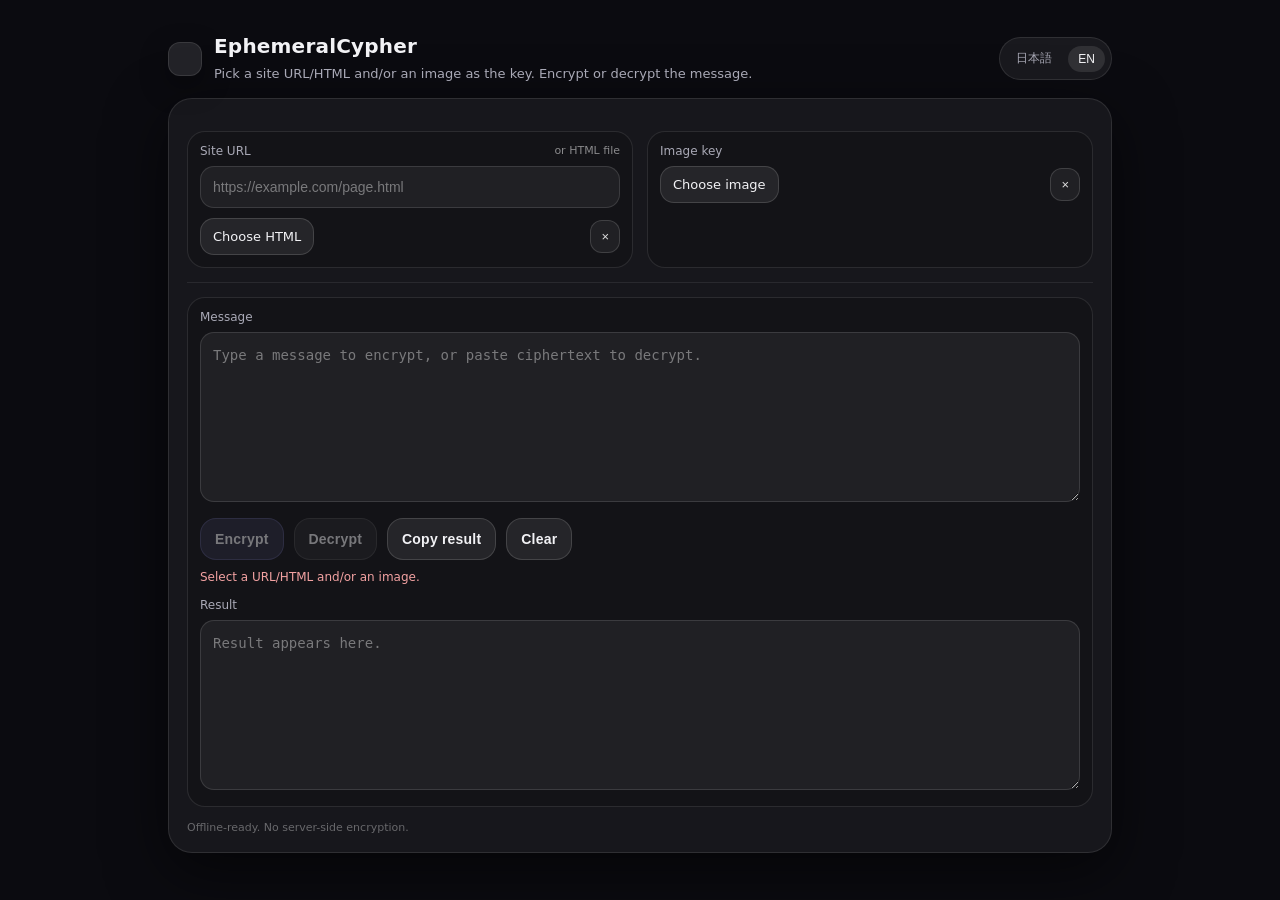
==== commit f7ee976f: "Add files via upload" ====
--- a/index.html
+++ b/index.html
@@ -1,921 +1,880 @@
 <!doctype html>
 <html lang="en">
 <head>
-<meta charset="utf-8" />
-<meta name="viewport" content="width=device-width,initial-scale=1" />
-<meta name="theme-color" content="#0b0b10" />
-<link rel="manifest" href="./manifest.json?v=113">
-<link rel="icon" href="./icon-192.png">
-<title>EphemeralCypher</title>
-<style>
-:root {
---bg0:#07070b;
---bg1:#0b0b10;
---card:#11111a;
---card2:#141421;
---text:#f2f2f5;
---muted:#a9a9b6;
---line:rgba(255,255,255,.10);
---focus:rgba(160,160,255,.28);
---shadow: 0 18px 60px rgba(0,0,0,.55);
---r:18px;
-}
-*{box-sizing:border-box}
-html,body{height:100%}
-body{
-margin:0;
-color:var(--text);
-font-family: ui-sans-serif, system-ui, -apple-system, "Segoe UI", Roboto, "Hiragino Sans", "Noto Sans JP", "Yu Gothic", "Meiryo", Arial, sans-serif;
-background: var(--bg1);
-}
-.wrap{
-max-width: 980px;
-margin: 0 auto;
-padding: 34px 18px 38px;
-}
-header{
-display:flex;
-align-items:center;
-justify-content:space-between;
-gap:12px;
-margin-bottom: 14px;
-}
-.brand{
-display:flex; align-items:center; gap:12px;
-min-width:0;
-}
-.dot{
-width:34px;height:34px;border-radius:12px;
-background: rgba(255,255,255,.10);
-border:1px solid rgba(255,255,255,.10);
-box-shadow: 0 10px 28px rgba(0,0,0,.35);
-}
-h1{
-font-size:20px;
-font-weight:650;
-letter-spacing:.2px;
-margin:0;
-white-space:nowrap;
-overflow:hidden;
-text-overflow:ellipsis;
-}
-.sub{
-margin: 6px 0 0;
-font-size: 13px;
-color: var(--muted);
-line-height: 1.5;
-}
-.lang{
-display:flex; align-items:center; gap:6px;
-padding:6px;
-background: rgba(255,255,255,.06);
-border:1px solid rgba(255,255,255,.10);
-border-radius: 999px;
-user-select:none;
-}
-.lang button{
-appearance:none;
-border:0;
-background:transparent;
-color:var(--muted);
-font-size:12px;
-padding:6px 10px;
-border-radius:999px;
-cursor:pointer;
-}
-.lang button.active{
-color:var(--text);
-background: rgba(255,255,255,.10);
-}
-.card{
-background: rgba(255,255,255,.05);
-border: 1px solid rgba(255,255,255,.10);
-border-radius: 24px;
-box-shadow: var(--shadow);
-padding: 18px;
-overflow:hidden;
-}
-.grid{
-display:grid;
-grid-template-columns: 1fr 1fr;
-gap: 14px;
-margin-top: 14px;
-}
-@media (max-width: 820px) {
-.grid{grid-template-columns:1fr}
-}
-.field{
-background: rgba(0,0,0,.16);
-border:1px solid rgba(255,255,255,.10);
-border-radius: var(--r);
-padding: 12px;
-}
-.label{
-font-size:12px;
-color: var(--muted);
-margin: 0 0 8px;
-display:flex;
-align-items:center;
-justify-content:space-between;
-gap:10px;
-}
-.label .mini{
-font-size:11px;
-color: rgba(255,255,255,.50);
-}
-input[type="url"], textarea{
-width:100%;
-border-radius: 14px;
-border: 1px solid rgba(255,255,255,.12);
-background: rgba(255,255,255,.06);
-color: var(--text);
-padding: 12px 12px;
-outline: none;
-font-size: 14px;
-}
-input[type="url"]::placeholder, textarea::placeholder{
-color: rgba(255,255,255,.40);
-}
-input[type="url"]:focus, textarea:focus{
-border-color: rgba(170,170,255,.35);
-box-shadow: 0 0 0 4px var(--focus);
-}
-textarea{
-min-height: 170px;
-resize: vertical;
-line-height:1.5;
-}
-textarea.small{
-min-height: 90px;
-}
-.fileRow{
-display:flex;
-align-items:center;
-gap:10px;
-}
-.fileBtn{
-position:relative;
-display:inline-flex;
-align-items:center;
-justify-content:center;
-border-radius: 14px;
-padding: 10px 12px;
-border: 1px solid rgba(255,255,255,.14);
-background: rgba(255,255,255,.08);
-color: var(--text);
-cursor:pointer;
-white-space:nowrap;
-font-size: 13px;
-flex:0 0 auto;
-}
-.fileBtn:hover{background: rgba(255,255,255,.10)}
-.fileBtn input{
-position:absolute;
-inset:0;
-opacity:0;
-cursor:pointer;
-width:100%;
-height:100%;
-}
-.fileName{
-flex:1 1 auto;
-min-width:0;
-font-size: 13px;
-color: rgba(255,255,255,.75);
-overflow:hidden;
-text-overflow:ellipsis;
-white-space:nowrap;
-}
-.clearBtn{
-appearance:none;
-border:1px solid rgba(255,255,255,.14);
-background: rgba(255,255,255,.06);
-color: rgba(255,255,255,.85);
-border-radius: 12px;
-padding: 9px 10px;
-cursor:pointer;
-font-size: 13px;
-line-height: 1;
-flex:0 0 auto;
-}
-.clearBtn:hover{background: rgba(255,255,255,.10)}
-.divider{
-height:1px;
-background: rgba(255,255,255,.08);
-margin: 14px 0;
-}
-.actions{
-display:flex;
-gap:10px;
-flex-wrap:wrap;
-margin-top: 12px;
-}
-.btn{
-appearance:none;
-border: 1px solid rgba(255,255,255,.14);
-background: rgba(255,255,255,.08);
-color: var(--text);
-border-radius: 16px;
-padding: 12px 14px;
-cursor:pointer;
-font-size: 14px;
-font-weight: 600;
-letter-spacing:.2px;
-}
-.btn:hover{background: rgba(255,255,255,.10)}
-.btn.primary{
-background: rgba(160,160,255,.18);
-border-color: rgba(160,160,255,.28);
-}
-.btn:disabled{
-opacity:.45;
-cursor:not-allowed;
-}
-.status{
-margin-top: 10px;
-font-size: 12px;
-color: rgba(255,255,255,.72);
-min-height: 18px;
-}
-.status.bad{color: rgba(255,170,170,.95)}
-.status.ok{color: rgba(180,255,210,.95)}
-footer{
-margin-top: 14px;
-font-size: 11px;
-color: rgba(255,255,255,.35);
-}
-a{color:inherit}
-</style>
+  <meta charset="utf-8" />
+  <meta name="viewport" content="width=device-width,initial-scale=1" />
+  <meta name="theme-color" content="#0b0b10" />
+  <link rel="manifest" href="./manifest.json?v=112">
+  <link rel="icon" href="./icon-192.png">
+  <title>EphemeralCypher</title>
+  <style>
+    :root {
+      --bg0:#07070b;
+      --bg1:#0b0b10;
+      --card:#11111a;
+      --card2:#141421;
+      --text:#f2f2f5;
+      --muted:#a9a9b6;
+      --line:rgba(255,255,255,.10);
+      --focus:rgba(160,160,255,.28);
+      --shadow: 0 18px 60px rgba(0,0,0,.55);
+      --r:18px;
+    }
+    *{box-sizing:border-box}
+    html,body{height:100%}
+    body{
+      margin:0;
+      color:var(--text);
+      font-family: ui-sans-serif, system-ui, -apple-system, "Segoe UI", Roboto, "Hiragino Sans", "Noto Sans JP", "Yu Gothic", "Meiryo", Arial, sans-serif;
+      background: var(--bg1);
+    }
+    .wrap{
+      max-width: 980px;
+      margin: 0 auto;
+      padding: 34px 18px 38px;
+    }
+    header{
+      display:flex;
+      align-items:center;
+      justify-content:space-between;
+      gap:12px;
+      margin-bottom: 14px;
+    }
+    .brand{
+      display:flex; align-items:center; gap:12px;
+      min-width:0;
+    }
+    .dot{
+      width:34px;height:34px;border-radius:12px;
+      background: rgba(255,255,255,.10);
+      border:1px solid rgba(255,255,255,.10);
+      box-shadow: 0 10px 28px rgba(0,0,0,.35);
+    }
+    h1{
+      font-size:20px;
+      font-weight:650;
+      letter-spacing:.2px;
+      margin:0;
+      white-space:nowrap;
+      overflow:hidden;
+      text-overflow:ellipsis;
+    }
+    .sub{
+      margin: 6px 0 0;
+      font-size: 13px;
+      color: var(--muted);
+      line-height: 1.5;
+    }
+    .lang{
+      display:flex; align-items:center; gap:6px;
+      padding:6px;
+      background: rgba(255,255,255,.06);
+      border:1px solid rgba(255,255,255,.10);
+      border-radius: 999px;
+      user-select:none;
+    }
+    .lang button{
+      appearance:none;
+      border:0;
+      background:transparent;
+      color:var(--muted);
+      font-size:12px;
+      padding:6px 10px;
+      border-radius:999px;
+      cursor:pointer;
+    }
+    .lang button.active{
+      color:var(--text);
+      background: rgba(255,255,255,.10);
+    }
+
+    .card{
+      background: rgba(255,255,255,.05);
+      border: 1px solid rgba(255,255,255,.10);
+      border-radius: 24px;
+      box-shadow: var(--shadow);
+      padding: 18px;
+      overflow:hidden;
+    }
+
+    .grid{
+      display:grid;
+      grid-template-columns: 1fr 1fr;
+      gap: 14px;
+      margin-top: 14px;
+    }
+    @media (max-width: 820px) {
+      .grid{grid-template-columns:1fr}
+    }
+
+    .field{
+      background: rgba(0,0,0,.16);
+      border:1px solid rgba(255,255,255,.10);
+      border-radius: var(--r);
+      padding: 12px;
+    }
+    .label{
+      font-size:12px;
+      color: var(--muted);
+      margin: 0 0 8px;
+      display:flex;
+      align-items:center;
+      justify-content:space-between;
+      gap:10px;
+    }
+    .label .mini{
+      font-size:11px;
+      color: rgba(255,255,255,.50);
+    }
+    input[type="url"], textarea{
+      width:100%;
+      border-radius: 14px;
+      border: 1px solid rgba(255,255,255,.12);
+      background: rgba(255,255,255,.06);
+      color: var(--text);
+      padding: 12px 12px;
+      outline: none;
+      font-size: 14px;
+    }
+    input[type="url"]::placeholder, textarea::placeholder{
+      color: rgba(255,255,255,.40);
+    }
+    input[type="url"]:focus, textarea:focus{
+      border-color: rgba(170,170,255,.35);
+      box-shadow: 0 0 0 4px var(--focus);
+    }
+    textarea{
+      min-height: 170px;
+      resize: vertical;
+      line-height:1.5;
+    }
+
+    .fileRow{
+      display:flex;
+      align-items:center;
+      gap:10px;
+    }
+    .fileBtn{
+      position:relative;
+      display:inline-flex;
+      align-items:center;
+      justify-content:center;
+      border-radius: 14px;
+      padding: 10px 12px;
+      border: 1px solid rgba(255,255,255,.14);
+      background: rgba(255,255,255,.08);
+      color: var(--text);
+      cursor:pointer;
+      white-space:nowrap;
+      font-size: 13px;
+      flex:0 0 auto;
+    }
+    .fileBtn:hover{background: rgba(255,255,255,.10)}
+    .fileBtn input{
+      position:absolute;
+      inset:0;
+      opacity:0;
+      cursor:pointer;
+      width:100%;
+      height:100%;
+    }
+    .fileName{
+      flex:1 1 auto;
+      min-width:0;
+      font-size: 13px;
+      color: rgba(255,255,255,.75);
+      overflow:hidden;
+      text-overflow:ellipsis;
+      white-space:nowrap;
+    }
+    .clearBtn{
+      appearance:none;
+      border:1px solid rgba(255,255,255,.14);
+      background: rgba(255,255,255,.06);
+      color: rgba(255,255,255,.85);
+      border-radius: 12px;
+      padding: 9px 10px;
+      cursor:pointer;
+      font-size: 13px;
+      line-height: 1;
+      flex:0 0 auto;
+    }
+    .clearBtn:hover{background: rgba(255,255,255,.10)}
+
+    .divider{
+      height:1px;
+      background: rgba(255,255,255,.08);
+      margin: 14px 0;
+    }
+
+    .actions{
+      display:flex;
+      gap:10px;
+      flex-wrap:wrap;
+      margin-top: 12px;
+    }
+    .btn{
+      appearance:none;
+      border: 1px solid rgba(255,255,255,.14);
+      background: rgba(255,255,255,.08);
+      color: var(--text);
+      border-radius: 16px;
+      padding: 12px 14px;
+      cursor:pointer;
+      font-size: 14px;
+      font-weight: 600;
+      letter-spacing:.2px;
+    }
+    .btn:hover{background: rgba(255,255,255,.10)}
+    .btn.primary{
+      background: rgba(160,160,255,.18);
+      border-color: rgba(160,160,255,.28);
+    }
+    .btn:disabled{
+      opacity:.45;
+      cursor:not-allowed;
+    }
+
+    .status{
+      margin-top: 10px;
+      font-size: 12px;
+      color: rgba(255,255,255,.72);
+      min-height: 18px;
+    }
+    .status.bad{color: rgba(255,170,170,.95)}
+    .status.ok{color: rgba(180,255,210,.95)}
+
+    footer{
+      margin-top: 14px;
+      font-size: 11px;
+      color: rgba(255,255,255,.35);
+    }
+    a{color:inherit}
+  </style>
 </head>
 <body>
-<div class="wrap">
-<header>
-<div class="brand">
-<div class="dot" aria-hidden="true"></div>
-<div style="min-width:0">
-<h1 id="title">EphemeralCypher</h1>
-<div class="sub" id="subtitle"></div>
-</div>
-</div>
-<div class="lang" aria-label="Language">
-<button id="btnJa" type="button">日本語</button>
-<button id="btnEn" type="button">EN</button>
-</div>
-</header>
-
-<div class="card">
-<div class="grid">
-<div class="field" id="htmlField">
-<div class="label">
-<span id="lblUrl">Site URL</span>
-<span class="mini" id="lblOr">or HTML file</span>
-</div>
-<input id="urlInput" type="url" inputmode="url" autocomplete="off" spellcheck="false" placeholder="https://example.com/page.html" />
-<div style="height:10px"></div>
-<div class="fileRow">
-<div class="fileBtn" id="htmlPickBtn"><span id="pickHtml">Choose HTML</span>
-<input id="htmlFile" type="file" accept=".html,.htm,text/html" />
-</div>
-<div class="fileName" id="htmlName"></div>
-<button class="clearBtn" id="clearHtml" type="button" aria-label="Clear HTML">×</button>
-</div>
-</div>
-
-<div class="field">
-<div class="label">
-<span id="lblImg">Image key</span>
-</div>
-<div class="fileRow">
-<div class="fileBtn"><span id="pickImg">Choose image</span>
-<input id="imgFile" type="file" accept="image/*" />
-</div>
-<div class="fileName" id="imgName"></div>
-<button class="clearBtn" id="clearImg" type="button" aria-label="Clear image">×</button>
-</div>
-</div>
-</div>
-
-<div class="field" style="margin-top:14px">
-<div class="label">
-<span id="lblPassage">Passage key</span>
-<span class="mini" id="lblPassageMini">optional</span>
-</div>
-<textarea id="passage" class="small" spellcheck="false"></textarea>
-</div>
-
-<div class="divider"></div>
-
-<div class="field">
-<div class="label"><span id="lblMsg">Message</span></div>
-<textarea id="msg" placeholder=""></textarea>
-<div class="actions">
-<button class="btn primary" id="enc" type="button">Encrypt</button>
-<button class="btn" id="dec" type="button">Decrypt</button>
-<button class="btn" id="copy" type="button">Copy result</button>
-<button class="btn" id="clearAll" type="button">Clear</button>
-</div>
-<div class="status" id="status"></div>
-<div style="height:10px"></div>
-<div class="label"><span id="lblOut">Result</span></div>
-<textarea id="out" readonly placeholder=""></textarea>
-</div>
-
-<footer id="foot"></footer>
-</div>
-</div>
+  <div class="wrap">
+    <header>
+      <div class="brand">
+        <div class="dot" aria-hidden="true"></div>
+        <div style="min-width:0">
+          <h1 id="title">EphemeralCypher</h1>
+          <div class="sub" id="subtitle"></div>
+        </div>
+      </div>
+      <div class="lang" aria-label="Language">
+        <button id="btnJa" type="button">日本語</button>
+        <button id="btnEn" type="button">EN</button>
+      </div>
+    </header>
+
+    <div class="card">
+      <div class="grid">
+        <div class="field" id="htmlField">
+          <div class="label">
+            <span id="lblUrl">Site URL</span>
+            <span class="mini" id="lblOr">or HTML file</span>
+          </div>
+          <input id="urlInput" type="url" inputmode="url" autocomplete="off" spellcheck="false" placeholder="https://example.com/page.html" />
+          <div style="height:10px"></div>
+          <div class="fileRow">
+            <div class="fileBtn" id="htmlPickBtn"><span id="pickHtml">Choose HTML</span>
+              <input id="htmlFile" type="file" accept=".html,.htm,text/html" />
+            </div>
+            <div class="fileName" id="htmlName"></div>
+            <button class="clearBtn" id="clearHtml" type="button" aria-label="Clear HTML">×</button>
+          </div>
+        </div>
+
+        <div class="field">
+          <div class="label">
+            <span id="lblImg">Image key</span>
+          </div>
+          <div class="fileRow">
+            <div class="fileBtn"><span id="pickImg">Choose image</span>
+              <input id="imgFile" type="file" accept="image/*" />
+            </div>
+            <div class="fileName" id="imgName"></div>
+            <button class="clearBtn" id="clearImg" type="button" aria-label="Clear image">×</button>
+          </div>
+        </div>
+      </div>
+
+      <div class="divider"></div>
+
+      <div class="field">
+        <div class="label"><span id="lblMsg">Message</span></div>
+        <textarea id="msg" placeholder=""></textarea>
+
+        <div class="actions">
+          <button class="btn primary" id="enc" type="button">Encrypt</button>
+          <button class="btn" id="dec" type="button">Decrypt</button>
+          <button class="btn" id="copy" type="button">Copy result</button>
+          <button class="btn" id="clearAll" type="button">Clear</button>
+        </div>
+
+        <div class="status" id="status"></div>
+
+        <div style="height:10px"></div>
+        <div class="label"><span id="lblOut">Result</span></div>
+        <textarea id="out" readonly placeholder=""></textarea>
+      </div>
+
+      <footer id="foot"></footer>
+    </div>
+  </div>
 
 <script>
 (() => {
-"use strict";
-
-const STR = {
-en: {
-title: "EphemeralCypher",
-subtitle: "Point at key material — a page, a passage, an image. Only those who can point at the same material can decrypt.",
-url: "Site URL",
-or: "or HTML file",
-pickHtml: "Choose HTML",
-img: "Image key",
-pickImg: "Choose image",
-passage: "Passage key",
-passageMini: "optional — paste any passage instead of a whole page",
-passagePh: "Paste a passage to use as (part of) the key. Whitespace variation is ignored.",
-msg: "Message",
-msgPh: "Type a message to encrypt, or paste ciphertext to decrypt.",
-out: "Result",
-outPh: "Result appears here.",
-enc: "Encrypt",
-dec: "Decrypt",
-copy: "Copy result",
-clear: "Clear",
-needKey: "Provide at least one key material: URL/HTML, passage, or image.",
-needMsg: "Enter a message.",
-working: "Working…",
-doneEnc: "GOOD — Encrypted.",
-doneDec: "GOOD — Decrypted.",
-badInput: "Invalid ciphertext format.",
-fail: "OOPS — The pointing did not resolve. (Material changed, or a different material was pointed at.)",
-copied: "Copied.",
-unreachable: "UNREACHABLE — Could not load the URL. Save the page as an HTML file and attach it. Nothing is sent to any third party.",
-foot: "All processing stays in this browser. No relay, no server, no storage."
-},
-ja: {
-title: "エフェメラルサイファー",
-subtitle: "頁・一節・画像——素材を指す。同じ素材を指せる者だけが復号できます。",
-url: "サイトURL",
-or: "またはHTMLファイル",
-pickHtml: "HTMLを選択",
-img: "画像鍵",
-pickImg: "画像を選択",
-passage: "一節鍵",
-passageMini: "任意 — 頁全体でなく一節を指す",
-passagePh: "鍵(の一部)にする一節を貼り付けます。空白・改行の揺れは無視されます。",
-msg: "メッセージ",
-msgPh: "暗号化したい文章を入力、または暗号文を貼り付けて復号します。",
-out: "結果",
-outPh: "結果がここに表示されます。",
-enc: "暗号化",
-dec: "復号",
-copy: "結果をコピー",
-clear: "クリア",
-needKey: "鍵素材を最低1つ:URL/HTML、一節、または画像。",
-needMsg: "メッセージを入力してください。",
-working: "処理中…",
-doneEnc: "GOOD — 暗号化しました。",
-doneDec: "GOOD — 復号しました。",
-badInput: "暗号文の形式が不正です。",
-fail: "OOPS — 指しは解決しませんでした。(素材が変化したか、指し先が違います)",
-copied: "コピーしました。",
-unreachable: "不達 — URLを取得できません。頁をHTML保存して添付してください。第三者には何も送信されません。",
-foot: "全ての処理は端末内で完結します。中継なし・サーバーなし・保存なし。"
-}
-};
-
-const $ = (id) => document.getElementById(id);
-const els = {
-title: $("title"),
-subtitle: $("subtitle"),
-lblUrl: $("lblUrl"),
-lblOr: $("lblOr"),
-pickHtml: $("pickHtml"),
-lblImg: $("lblImg"),
-pickImg: $("pickImg"),
-lblPassage: $("lblPassage"),
-lblPassageMini: $("lblPassageMini"),
-passage: $("passage"),
-lblMsg: $("lblMsg"),
-lblOut: $("lblOut"),
-msg: $("msg"),
-out: $("out"),
-urlInput: $("urlInput"),
-htmlFile: $("htmlFile"),
-imgFile: $("imgFile"),
-htmlName: $("htmlName"),
-imgName: $("imgName"),
-clearHtml: $("clearHtml"),
-clearImg: $("clearImg"),
-enc: $("enc"),
-dec: $("dec"),
-copy: $("copy"),
-clearAll: $("clearAll"),
-status: $("status"),
-foot: $("foot"),
-btnJa: $("btnJa"),
-btnEn: $("btnEn"),
-};
-
-let lang = (new URLSearchParams(location.search).get("lang") || "").toLowerCase();
-const auto = navigator.language && navigator.language.toLowerCase().startsWith("ja") ? "ja" : "en";
-if (lang !== "ja" && lang !== "en") lang = auto;
-
-function setLang(next) {
-lang = next;
-const t = STR[lang];
-els.title.textContent = t.title;
-els.subtitle.textContent = t.subtitle;
-els.lblUrl.textContent = t.url;
-els.lblOr.textContent = t.or;
-els.pickHtml.textContent = t.pickHtml;
-els.lblImg.textContent = t.img;
-els.pickImg.textContent = t.pickImg;
-els.lblPassage.textContent = t.passage;
-els.lblPassageMini.textContent = t.passageMini;
-els.passage.placeholder = t.passagePh;
-els.lblMsg.textContent = t.msg;
-els.lblOut.textContent = t.out;
-els.msg.placeholder = t.msgPh;
-els.out.placeholder = t.outPh;
-els.enc.textContent = t.enc;
-els.dec.textContent = t.dec;
-els.copy.textContent = t.copy;
-els.clearAll.textContent = t.clear;
-els.foot.textContent = t.foot;
-els.btnJa.classList.toggle("active", lang === "ja");
-els.btnEn.classList.toggle("active", lang === "en");
-updateButtons();
-}
-els.btnJa.addEventListener("click", () => setLang("ja"));
-els.btnEn.addEventListener("click", () => setLang("en"));
-
-function setStatus(text, kind="") {
-els.status.textContent = text || "";
-els.status.className = "status" + (kind ? " " + kind : "");
-}
-
-function hasKeySelected() {
-const hasUrl = !!els.urlInput.value.trim();
-const hasHtml = !!(els.htmlFile.files && els.htmlFile.files[0]);
-const hasImg = !!(els.imgFile.files && els.imgFile.files[0]);
-const hasPassage = !!els.passage.value.trim();
-return hasUrl || hasHtml || hasImg || hasPassage;
-}
-
-function updateButtons() {
-const t = STR[lang];
-const keyOk = hasKeySelected();
-const msgOk = !!els.msg.value.trim();
-els.enc.disabled = !(keyOk && msgOk);
-els.dec.disabled = !(keyOk && msgOk);
-if (!keyOk) setStatus(t.needKey, "bad");
-else if (!msgOk) setStatus(t.needMsg, "bad");
-else setStatus("", "");
-}
-
-// Mutual exclusion: URL vs HTML file
-function syncHtmlUrlLock() {
-const hasUrl = !!els.urlInput.value.trim();
-const hasHtml = !!(els.htmlFile.files && els.htmlFile.files[0]);
-if (hasHtml) {
-els.urlInput.value = "";
-els.urlInput.disabled = true;
-} else {
-els.urlInput.disabled = false;
-}
-if (hasUrl) {
-els.htmlFile.value = "";
-els.htmlName.textContent = "";
-}
-}
-
-els.urlInput.addEventListener("input", () => {
-syncHtmlUrlLock();
-updateButtons();
-});
-els.htmlFile.addEventListener("change", () => {
-const f = els.htmlFile.files && els.htmlFile.files[0];
-els.htmlName.textContent = f ? f.name : "";
-syncHtmlUrlLock();
-updateButtons();
-});
-els.imgFile.addEventListener("change", () => {
-const f = els.imgFile.files && els.imgFile.files[0];
-els.imgName.textContent = f ? f.name : "";
-updateButtons();
-});
-els.clearHtml.addEventListener("click", () => {
-els.htmlFile.value = "";
-els.htmlName.textContent = "";
-els.urlInput.disabled = false;
-updateButtons();
-});
-els.clearImg.addEventListener("click", () => {
-els.imgFile.value = "";
-els.imgName.textContent = "";
-updateButtons();
-});
-els.msg.addEventListener("input", updateButtons);
-els.passage.addEventListener("input", updateButtons);
-
-els.clearAll.addEventListener("click", () => {
-els.urlInput.value = "";
-els.urlInput.disabled = false;
-els.htmlFile.value = "";
-els.imgFile.value = "";
-els.htmlName.textContent = "";
-els.imgName.textContent = "";
-els.passage.value = "";
-els.msg.value = "";
-els.out.value = "";
-updateButtons();
-});
-
-els.copy.addEventListener("click", async () => {
-const t = STR[lang];
-const txt = els.out.value || "";
-if (!txt) return;
-try {
-await navigator.clipboard.writeText(txt);
-setStatus(t.copied, "ok");
-setTimeout(updateButtons, 900);
-} catch (e) {
-els.out.focus(); els.out.select();
-document.execCommand("copy");
-setStatus(t.copied, "ok");
-setTimeout(updateButtons, 900);
-}
-});
-
-// --- crypto helpers ---
-const te = new TextEncoder();
-const td = new TextDecoder();
-
-function concatU8(...arrs) {
-const total = arrs.reduce((s,a)=>s+(a?a.length:0),0);
-const out = new Uint8Array(total);
-let o=0;
-for (const a of arrs) {
-if (!a) continue;
-out.set(a, o); o += a.length;
-}
-return out;
-}
-
-async function sha256(u8) {
-const h = await crypto.subtle.digest("SHA-256", u8);
-return new Uint8Array(h);
-}
-
-function b64enc(u8) {
-let s = "";
-const chunk = 0x8000;
-for (let i=0;i<u8.length;i+=chunk) {
-s += String.fromCharCode.apply(null, u8.subarray(i, i+chunk));
-}
-return btoa(s);
-}
-
-function b64dec(b64) {
-const bin = atob(b64);
-const out = new Uint8Array(bin.length);
-for (let i=0;i<bin.length;i++) out[i] = bin.charCodeAt(i);
-return out;
-}
-
-async function readTextFile(file) {
-return await file.text();
-}
-
-function normalizeText(s) {
-return (s || "").replace(/\s+/g, " ").trim().slice(0, 200000);
-}
-
-function normalizeHTML(html) {
-try {
-const doc = new DOMParser().parseFromString(html, "text/html");
-for (const sel of ["script","style","noscript"]) {
-doc.querySelectorAll(sel).forEach(n=>n.remove());
-}
-const title = (doc.querySelector("title")?.textContent || "").trim();
-const bodyText = (doc.documentElement?.textContent || "");
-return normalizeText(title + "\n" + bodyText);
-} catch {
-return normalizeText(html);
-}
-}
-
-async function fetchTextWithTimeout(url, ms=8000) {
-const ctrl = new AbortController();
-const to = setTimeout(()=>ctrl.abort(), ms);
-try {
-const r = await fetch(url, {signal: ctrl.signal, credentials:"omit", cache:"no-store", mode:"cors"});
-if (!r.ok) throw new Error("HTTP " + r.status);
-return await r.text();
-} finally {
-clearTimeout(to);
-}
-}
-
-// The pointed URL is fetched directly, or not at all.
-// No relay/mirror fallback: routing the pointing through a third party
-// would disclose the very thing that is secret — which material is pointed at.
-async function loadHTMLKeyBytes() {
-const url = els.urlInput.value.trim();
-const file = els.htmlFile.files && els.htmlFile.files[0];
-if (file) {
-const txt = await readTextFile(file);
-return te.encode(normalizeHTML(txt));
-}
-if (url) {
-try {
-const txt = await fetchTextWithTimeout(url, 8000);
-return te.encode(normalizeHTML(txt));
-} catch (e) {
-const err = new Error("unreachable");
-err.ec = "unreachable";
-throw err;
-}
-}
-return null;
-}
-
-function loadPassageKeyBytes() {
-const v = els.passage.value;
-if (!v || !v.trim()) return null;
-return te.encode(normalizeText(v));
-}
-
-// --- pHash (32x32 DCT -> 8x8) — unchanged from v1: image sameness is perceptual ---
-function buildCosTable(N) {
-const table = Array.from({length:N}, () => new Float64Array(N));
-for (let u=0;u<N;u++) {
-for (let x=0;x<N;x++) {
-table[u][x] = Math.cos(((2*x+1)*u*Math.PI)/(2*N));
-}
-}
-return table;
-}
-const COS32 = buildCosTable(32);
-
-function dct1d(vec, N) {
-const out = new Float64Array(N);
-for (let u=0;u<N;u++) {
-let sum = 0;
-for (let x=0;x<N;x++) sum += vec[x] * COS32[u][x];
-const c = (u===0) ? Math.sqrt(1/N) : Math.sqrt(2/N);
-out[u] = c * sum;
-}
-return out;
-}
-
-function dct2d(mat, N) {
-const tmp = Array.from({length:N}, ()=>new Float64Array(N));
-for (let y=0;y<N;y++) {
-const row = mat[y];
-const d = dct1d(row, N);
-tmp[y].set(d);
-}
-const out = Array.from({length:N}, ()=>new Float64Array(N));
-for (let x=0;x<N;x++) {
-const col = new Float64Array(N);
-for (let y=0;y<N;y++) col[y] = tmp[y][x];
-const d = dct1d(col, N);
-for (let y=0;y<N;y++) out[y][x] = d[y];
-}
-return out;
-}
-
-async function imageToPHashBytes(file) {
-const blobUrl = URL.createObjectURL(file);
-try {
-let bmp;
-if ("createImageBitmap" in window) {
-bmp = await createImageBitmap(file);
-} else {
-const img = new Image();
-img.decoding = "async";
-img.src = blobUrl;
-await new Promise((res, rej)=>{ img.onload=res; img.onerror=rej; });
-bmp = img;
-}
-const c = document.createElement("canvas");
-const N = 32;
-c.width = N; c.height = N;
-const ctx = c.getContext("2d", {willReadFrequently:true});
-ctx.imageSmoothingEnabled = true;
-ctx.imageSmoothingQuality = "high";
-ctx.drawImage(bmp, 0, 0, N, N);
-const data = ctx.getImageData(0,0,N,N).data;
-const mat = Array.from({length:N}, ()=>new Float64Array(N));
-for (let y=0;y<N;y++) {
-for (let x=0;x<N;x++) {
-const i = (y*N + x)*4;
-const r=data[i], g=data[i+1], b=data[i+2];
-mat[y][x] = 0.299*r + 0.587*g + 0.114*b;
-}
-}
-const dct = dct2d(mat, N);
-const size = 8;
-const vals = [];
-for (let y=0;y<size;y++) {
-for (let x=0;x<size;x++) {
-if (x===0 && y===0) continue;
-vals.push(dct[y][x]);
-}
-}
-vals.sort((a,b)=>a-b);
-const med = vals[Math.floor(vals.length/2)] || 0;
-const bytes = new Uint8Array(8);
-let bitIndex = 0;
-for (let y=0;y<size;y++) {
-for (let x=0;x<size;x++) {
-const v = dct[y][x];
-const bit = v > med ? 1 : 0;
-const bytePos = (bitIndex >> 3);
-const shift = 7 - (bitIndex & 7);
-bytes[bytePos] |= (bit << shift);
-bitIndex++;
-}
-}
-return bytes;
-} finally {
-URL.revokeObjectURL(blobUrl);
-}
-}
-
-// --- key material (shared loaders, cached per operation) ---
-async function collectMaterials() {
-const htmlBytes = await loadHTMLKeyBytes();
-const passageBytes = loadPassageKeyBytes();
-const imgFile = els.imgFile.files && els.imgFile.files[0];
-const imgHash = imgFile ? await imageToPHashBytes(imgFile) : null;
-return { htmlBytes, passageBytes, imgHash };
-}
-
-// v1 (legacy): sha256("EC|1.1.2|" || sha256(html) || pHash || salt)
-// Kept verbatim so envelopes made by earlier versions still open.
-async function buildKeyBytesV1(m, salt) {
-if (!m.htmlBytes && !m.imgHash) return null;
-const domainSep = te.encode("EC|1.1.2|");
-const htmlHash = m.htmlBytes ? await sha256(m.htmlBytes) : new Uint8Array(0);
-const imgPart = m.imgHash ? m.imgHash : new Uint8Array(0);
-const material = concatU8(domainSep, htmlHash, imgPart, salt);
-return await sha256(material);
-}
-
-// v2: HKDF-SHA256(ikm = tagged material hashes, salt, info="EC|2.0|") -> AES-GCM-256
-// Tags prevent ambiguity between material types; HKDF replaces ad-hoc hashing.
-async function buildKeyV2(m, salt) {
-if (!m.htmlBytes && !m.passageBytes && !m.imgHash) return null;
-const parts = [];
-if (m.htmlBytes) parts.push(te.encode("H:"), await sha256(m.htmlBytes));
-if (m.passageBytes) parts.push(te.encode("P:"), await sha256(m.passageBytes));
-if (m.imgHash) parts.push(te.encode("I:"), m.imgHash);
-const ikm = await crypto.subtle.importKey("raw", concatU8(...parts), "HKDF", false, ["deriveKey"]);
-return await crypto.subtle.deriveKey(
-{name:"HKDF", hash:"SHA-256", salt, info: te.encode("EC|2.0|")},
-ikm,
-{name:"AES-GCM", length:256},
-false,
-["encrypt","decrypt"]
-);
-}
-
-async function importAesKey(keyBytes) {
-return await crypto.subtle.importKey(
-"raw",
-keyBytes,
-{name:"AES-GCM", length:256},
-false,
-["encrypt","decrypt"]
-);
-}
-
-function randomBytes(n) {
-const u = new Uint8Array(n);
-crypto.getRandomValues(u);
-return u;
-}
-
-async function encryptMessage(plain) {
-const salt = randomBytes(16);
-const iv = randomBytes(12);
-const m = await collectMaterials();
-const key = await buildKeyV2(m, salt);
-if (!key) return null;
-const pt = te.encode(plain);
-const ctBuf = await crypto.subtle.encrypt({name:"AES-GCM", iv}, key, pt);
-const packed = concatU8(salt, iv, new Uint8Array(ctBuf));
-return "EC2:" + b64enc(packed);
-}
-
-function parseEnvelope(s) {
-const t = s.trim();
-if (t.startsWith("EC2:")) return {v:2, b64:t.slice(4).trim()};
-if (t.startsWith("EC1:")) return {v:1, b64:t.slice(4).trim()};
-return {v:1, b64:t}; // legacy envelopes had no mandatory prefix
-}
-
-async function decryptMessage(cipherText) {
-const env = parseEnvelope(cipherText);
-let packed;
-try {
-packed = b64dec(env.b64);
-} catch {
-return {ok:false, reason:"bad"};
-}
-if (packed.length < (16+12+16)) return {ok:false, reason:"bad"};
-const salt = packed.slice(0,16);
-const iv = packed.slice(16,28);
-const ct = packed.slice(28);
-const m = await collectMaterials();
-let key;
-if (env.v === 2) {
-key = await buildKeyV2(m, salt);
-} else {
-const keyBytes = await buildKeyBytesV1(m, salt);
-key = keyBytes ? await importAesKey(keyBytes) : null;
-}
-if (!key) return {ok:false, reason:"bad"};
-try {
-const ptBuf = await crypto.subtle.decrypt({name:"AES-GCM", iv}, key, ct);
-return {ok:true, text: td.decode(new Uint8Array(ptBuf))};
-} catch {
-return {ok:false, reason:"fail"};
-}
-}
-
-async function runEncrypt() {
-const t = STR[lang];
-setStatus(t.working, "");
-try {
-const msg = els.msg.value.trim();
-const out = await encryptMessage(msg);
-if (!out) {
-setStatus(t.needKey, "bad");
-return;
-}
-els.out.value = out;
-setStatus(t.doneEnc, "ok");
-} catch (e) {
-console.error(e);
-setStatus(e && e.ec === "unreachable" ? t.unreachable : t.fail, "bad");
-} finally {
-setTimeout(updateButtons, 800);
-}
-}
-
-async function runDecrypt() {
-const t = STR[lang];
-setStatus(t.working, "");
-try {
-const msg = els.msg.value.trim();
-const res = await decryptMessage(msg);
-if (!res.ok) {
-setStatus(res.reason==="bad" ? t.badInput : t.fail, "bad");
-return;
-}
-els.out.value = res.text;
-setStatus(t.doneDec, "ok");
-} catch (e) {
-console.error(e);
-setStatus(e && e.ec === "unreachable" ? t.unreachable : t.fail, "bad");
-} finally {
-setTimeout(updateButtons, 800);
-}
-}
-
-els.enc.addEventListener("click", runEncrypt);
-els.dec.addEventListener("click", runDecrypt);
-
-setLang(lang);
-
-// SW + one-shot reload on controller change
-if ("serviceWorker" in navigator) {
-window.addEventListener("load", async () => {
-try {
-const reg = await navigator.serviceWorker.register("./sw.js?v=115", {updateViaCache:"none"});
-reg.update?.();
-let reloaded = false;
-navigator.serviceWorker.addEventListener("controllerchange", () => {
-if (reloaded) return;
-reloaded = true;
-location.reload();
-});
-} catch (e) {
-// ignore
-}
-});
-}
+  "use strict";
+
+  const STR = {
+    en: {
+      title: "EphemeralCypher",
+      subtitle: "Pick a site URL/HTML and/or an image as the key. Encrypt or decrypt the message.",
+      url: "Site URL",
+      or: "or HTML file",
+      pickHtml: "Choose HTML",
+      img: "Image key",
+      pickImg: "Choose image",
+      msg: "Message",
+      msgPh: "Type a message to encrypt, or paste ciphertext to decrypt.",
+      out: "Result",
+      outPh: "Result appears here.",
+      enc: "Encrypt",
+      dec: "Decrypt",
+      copy: "Copy result",
+      clear: "Clear",
+      needKey: "Select a URL/HTML and/or an image.",
+      needMsg: "Enter a message.",
+      working: "Working…",
+      doneEnc: "Encrypted.",
+      doneDec: "Decrypted.",
+      badInput: "Invalid ciphertext format.",
+      fail: "Failed. (Key mismatch or content changed.)",
+      copied: "Copied.",
+      fetchFail: "Could not load the URL.",
+      foot: "Offline-ready. No server-side encryption."
+    },
+    ja: {
+      title: "エフェメラルサイファー",
+      subtitle: "URL/HTML と画像のどちらか（または両方）を鍵にして、メッセージを暗号化／復号します。",
+      url: "サイトURL",
+      or: "またはHTMLファイル",
+      pickHtml: "HTMLを選択",
+      img: "画像鍵",
+      pickImg: "画像を選択",
+      msg: "メッセージ",
+      msgPh: "暗号化したい文章を入力、または暗号文を貼り付けて復号します。",
+      out: "結果",
+      outPh: "結果がここに表示されます。",
+      enc: "暗号化",
+      dec: "復号",
+      copy: "結果をコピー",
+      clear: "クリア",
+      needKey: "URL/HTML または画像を選択してください。",
+      needMsg: "メッセージを入力してください。",
+      working: "処理中…",
+      doneEnc: "暗号化しました。",
+      doneDec: "復号しました。",
+      badInput: "暗号文の形式が不正です。",
+      fail: "失敗しました。（鍵が一致しないか、内容が変化しています）",
+      copied: "コピーしました。",
+      fetchFail: "URLの読み込みに失敗しました。",
+      foot: "オフライン対応。暗号処理は端末内で行われます。"
+    }
+  };
+
+  const $ = (id) => document.getElementById(id);
+
+  const els = {
+    title: $("title"),
+    subtitle: $("subtitle"),
+    lblUrl: $("lblUrl"),
+    lblOr: $("lblOr"),
+    pickHtml: $("pickHtml"),
+    lblImg: $("lblImg"),
+    pickImg: $("pickImg"),
+    lblMsg: $("lblMsg"),
+    lblOut: $("lblOut"),
+    msg: $("msg"),
+    out: $("out"),
+    urlInput: $("urlInput"),
+    htmlFile: $("htmlFile"),
+    imgFile: $("imgFile"),
+    htmlName: $("htmlName"),
+    imgName: $("imgName"),
+    clearHtml: $("clearHtml"),
+    clearImg: $("clearImg"),
+    enc: $("enc"),
+    dec: $("dec"),
+    copy: $("copy"),
+    clearAll: $("clearAll"),
+    status: $("status"),
+    foot: $("foot"),
+    btnJa: $("btnJa"),
+    btnEn: $("btnEn"),
+  };
+
+  let lang = (new URLSearchParams(location.search).get("lang") || "").toLowerCase();
+  const auto = navigator.language && navigator.language.toLowerCase().startsWith("ja") ? "ja" : "en";
+  if (lang !== "ja" && lang !== "en") lang = auto;
+
+  function setLang(next) {
+    lang = next;
+    const t = STR[lang];
+    els.title.textContent = t.title;
+    els.subtitle.textContent = t.subtitle;
+    els.lblUrl.textContent = t.url;
+    els.lblOr.textContent = t.or;
+    els.pickHtml.textContent = t.pickHtml;
+    els.lblImg.textContent = t.img;
+    els.pickImg.textContent = t.pickImg;
+    els.lblMsg.textContent = t.msg;
+    els.lblOut.textContent = t.out;
+    els.msg.placeholder = t.msgPh;
+    els.out.placeholder = t.outPh;
+    els.enc.textContent = t.enc;
+    els.dec.textContent = t.dec;
+    els.copy.textContent = t.copy;
+    els.clearAll.textContent = t.clear;
+    els.foot.textContent = t.foot;
+    els.btnJa.classList.toggle("active", lang === "ja");
+    els.btnEn.classList.toggle("active", lang === "en");
+    updateButtons();
+  }
+  els.btnJa.addEventListener("click", () => setLang("ja"));
+  els.btnEn.addEventListener("click", () => setLang("en"));
+  setLang(lang);
+
+  function setStatus(text, kind="") {
+    els.status.textContent = text || "";
+    els.status.className = "status" + (kind ? " " + kind : "");
+  }
+
+  function hasKeySelected() {
+    const hasUrl = !!els.urlInput.value.trim();
+    const hasHtml = !!(els.htmlFile.files && els.htmlFile.files[0]);
+    const hasImg = !!(els.imgFile.files && els.imgFile.files[0]);
+    return hasUrl || hasHtml || hasImg;
+  }
+
+  function updateButtons() {
+    const t = STR[lang];
+    const keyOk = hasKeySelected();
+    const msgOk = !!els.msg.value.trim();
+    els.enc.disabled = !(keyOk && msgOk);
+    els.dec.disabled = !(keyOk && msgOk);
+    if (!keyOk) setStatus(t.needKey, "bad");
+    else if (!msgOk) setStatus(t.needMsg, "bad");
+    else setStatus("", "");
+  }
+
+  // Mutual exclusion: URL vs HTML file
+  function syncHtmlUrlLock() {
+    const hasUrl = !!els.urlInput.value.trim();
+    const hasHtml = !!(els.htmlFile.files && els.htmlFile.files[0]);
+    if (hasHtml) {
+      els.urlInput.value = "";
+      els.urlInput.disabled = true;
+    } else {
+      els.urlInput.disabled = false;
+    }
+    if (hasUrl) {
+      els.htmlFile.value = "";
+      els.htmlName.textContent = "";
+    }
+  }
+
+  els.urlInput.addEventListener("input", () => {
+    syncHtmlUrlLock();
+    updateButtons();
+  });
+
+  els.htmlFile.addEventListener("change", () => {
+    const f = els.htmlFile.files && els.htmlFile.files[0];
+    els.htmlName.textContent = f ? f.name : "";
+    syncHtmlUrlLock();
+    updateButtons();
+  });
+
+  els.imgFile.addEventListener("change", () => {
+    const f = els.imgFile.files && els.imgFile.files[0];
+    els.imgName.textContent = f ? f.name : "";
+    updateButtons();
+  });
+
+  els.clearHtml.addEventListener("click", () => {
+    els.htmlFile.value = "";
+    els.htmlName.textContent = "";
+    els.urlInput.disabled = false;
+    updateButtons();
+  });
+
+  els.clearImg.addEventListener("click", () => {
+    els.imgFile.value = "";
+    els.imgName.textContent = "";
+    updateButtons();
+  });
+
+  els.msg.addEventListener("input", updateButtons);
+
+  els.clearAll.addEventListener("click", () => {
+    els.urlInput.value = "";
+    els.urlInput.disabled = false;
+    els.htmlFile.value = "";
+    els.imgFile.value = "";
+    els.htmlName.textContent = "";
+    els.imgName.textContent = "";
+    els.msg.value = "";
+    els.out.value = "";
+    updateButtons();
+  });
+
+  els.copy.addEventListener("click", async () => {
+    const t = STR[lang];
+    const txt = els.out.value || "";
+    if (!txt) return;
+    try {
+      await navigator.clipboard.writeText(txt);
+      setStatus(t.copied, "ok");
+      setTimeout(updateButtons, 900);
+    } catch (e) {
+      // fallback
+      els.out.focus(); els.out.select();
+      document.execCommand("copy");
+      setStatus(t.copied, "ok");
+      setTimeout(updateButtons, 900);
+    }
+  });
+
+  // --- crypto helpers ---
+  const te = new TextEncoder();
+  const td = new TextDecoder();
+
+  function concatU8(...arrs) {
+    const total = arrs.reduce((s,a)=>s+(a?a.length:0),0);
+    const out = new Uint8Array(total);
+    let o=0;
+    for (const a of arrs) {
+      if (!a) continue;
+      out.set(a, o); o += a.length;
+    }
+    return out;
+  }
+
+  async function sha256(u8) {
+    const h = await crypto.subtle.digest("SHA-256", u8);
+    return new Uint8Array(h);
+  }
+
+  function b64enc(u8) {
+    let s = "";
+    const chunk = 0x8000;
+    for (let i=0;i<u8.length;i+=chunk) {
+      s += String.fromCharCode.apply(null, u8.subarray(i, i+chunk));
+    }
+    return btoa(s);
+  }
+
+  function b64dec(b64) {
+    const bin = atob(b64);
+    const out = new Uint8Array(bin.length);
+    for (let i=0;i<bin.length;i++) out[i] = bin.charCodeAt(i);
+    return out;
+  }
+
+  function stripPrefix(s) {
+    const t = s.trim();
+    if (t.startsWith("EC1:")) return t.slice(4).trim();
+    return t;
+  }
+
+  async function readTextFile(file) {
+    return await file.text();
+  }
+
+  function normalizeHTML(html) {
+    try {
+      const doc = new DOMParser().parseFromString(html, "text/html");
+      for (const sel of ["script","style","noscript"]) {
+        doc.querySelectorAll(sel).forEach(n=>n.remove());
+      }
+      const title = (doc.querySelector("title")?.textContent || "").trim();
+      const bodyText = (doc.documentElement?.textContent || "");
+      const normalized = (title + "\n" + bodyText)
+        .replace(/\s+/g, " ")
+        .trim()
+        .slice(0, 200000); // cap for speed
+      return normalized;
+    } catch {
+      return (html || "").replace(/\s+/g, " ").trim().slice(0, 200000);
+    }
+  }
+
+  async function fetchTextWithTimeout(url, ms=8000) {
+    const ctrl = new AbortController();
+    const to = setTimeout(()=>ctrl.abort(), ms);
+    try {
+      const r = await fetch(url, {signal: ctrl.signal, credentials:"omit", cache:"no-store", mode:"cors"});
+      if (!r.ok) throw new Error("HTTP " + r.status);
+      return await r.text();
+    } finally {
+      clearTimeout(to);
+    }
+  }
+
+  async function loadHTMLKeyBytes() {
+    const url = els.urlInput.value.trim();
+    const file = els.htmlFile.files && els.htmlFile.files[0];
+    if (file) {
+      const txt = await readTextFile(file);
+      return te.encode(normalizeHTML(txt));
+    }
+    if (url) {
+      try {
+        const txt = await fetchTextWithTimeout(url, 8000);
+        return te.encode(normalizeHTML(txt));
+      } catch (e) {
+        // fallback via text mirror (works for many CORS-blocked pages)
+        const mirrored = "https://r.jina.ai/http://" + url.replace(/^https?:\/\//i, "");
+        const txt = await fetchTextWithTimeout(mirrored, 9000);
+        return te.encode(normalizeHTML(txt));
+      }
+    }
+    return null;
+  }
+
+  // --- pHash (32x32 DCT -> 8x8) ---
+  function buildCosTable(N) {
+    const table = Array.from({length:N}, () => new Float64Array(N));
+    for (let u=0;u<N;u++) {
+      for (let x=0;x<N;x++) {
+        table[u][x] = Math.cos(((2*x+1)*u*Math.PI)/(2*N));
+      }
+    }
+    return table;
+  }
+
+  const COS32 = buildCosTable(32);
+
+  function dct1d(vec, N) {
+    const out = new Float64Array(N);
+    for (let u=0;u<N;u++) {
+      let sum = 0;
+      for (let x=0;x<N;x++) sum += vec[x] * COS32[u][x];
+      const c = (u===0) ? Math.sqrt(1/N) : Math.sqrt(2/N);
+      out[u] = c * sum;
+    }
+    return out;
+  }
+
+  function dct2d(mat, N) {
+    // mat: array of Float64Array rows
+    const tmp = Array.from({length:N}, ()=>new Float64Array(N));
+    for (let y=0;y<N;y++) {
+      const row = mat[y];
+      const d = dct1d(row, N);
+      tmp[y].set(d);
+    }
+    const out = Array.from({length:N}, ()=>new Float64Array(N));
+    for (let x=0;x<N;x++) {
+      const col = new Float64Array(N);
+      for (let y=0;y<N;y++) col[y] = tmp[y][x];
+      const d = dct1d(col, N);
+      for (let y=0;y<N;y++) out[y][x] = d[y];
+    }
+    return out;
+  }
+
+  async function imageToPHashBytes(file) {
+    const blobUrl = URL.createObjectURL(file);
+    try {
+      let bmp;
+      if ("createImageBitmap" in window) {
+        bmp = await createImageBitmap(file);
+      } else {
+        const img = new Image();
+        img.decoding = "async";
+        img.src = blobUrl;
+        await new Promise((res, rej)=>{ img.onload=res; img.onerror=rej; });
+        bmp = img;
+      }
+      const c = document.createElement("canvas");
+      const N = 32;
+      c.width = N; c.height = N;
+      const ctx = c.getContext("2d", {willReadFrequently:true});
+      ctx.imageSmoothingEnabled = true;
+      ctx.imageSmoothingQuality = "high";
+      ctx.drawImage(bmp, 0, 0, N, N);
+      const data = ctx.getImageData(0,0,N,N).data;
+      const mat = Array.from({length:N}, ()=>new Float64Array(N));
+      for (let y=0;y<N;y++) {
+        for (let x=0;x<N;x++) {
+          const i = (y*N + x)*4;
+          const r=data[i], g=data[i+1], b=data[i+2];
+          // luminance
+          mat[y][x] = 0.299*r + 0.587*g + 0.114*b;
+        }
+      }
+      const dct = dct2d(mat, N);
+      const size = 8;
+      const vals = [];
+      for (let y=0;y<size;y++) {
+        for (let x=0;x<size;x++) {
+          if (x===0 && y===0) continue;
+          vals.push(dct[y][x]);
+        }
+      }
+      vals.sort((a,b)=>a-b);
+      const med = vals[Math.floor(vals.length/2)] || 0;
+      // 64 bits
+      const bytes = new Uint8Array(8);
+      let bitIndex = 0;
+      for (let y=0;y<size;y++) {
+        for (let x=0;x<size;x++) {
+          const v = dct[y][x];
+          const bit = v > med ? 1 : 0;
+          const bytePos = (bitIndex >> 3);
+          const shift = 7 - (bitIndex & 7);
+          bytes[bytePos] |= (bit << shift);
+          bitIndex++;
+        }
+      }
+      return bytes;
+    } finally {
+      URL.revokeObjectURL(blobUrl);
+    }
+  }
+
+  async function buildKeyBytes(salt) {
+    // requires at least one key material
+    const htmlBytes = await loadHTMLKeyBytes();
+    const imgFile = els.imgFile.files && els.imgFile.files[0];
+    const imgHash = imgFile ? await imageToPHashBytes(imgFile) : null;
+
+    if (!htmlBytes && !imgHash) return null;
+
+    const domainSep = te.encode("EC|1.1.2|");
+    const htmlHash = htmlBytes ? await sha256(htmlBytes) : new Uint8Array(0);
+    const imgPart = imgHash ? imgHash : new Uint8Array(0);
+
+    const material = concatU8(domainSep, htmlHash, imgPart, salt);
+    return await sha256(material); // 32 bytes
+  }
+
+  async function importAesKey(keyBytes) {
+    return await crypto.subtle.importKey(
+      "raw",
+      keyBytes,
+      {name:"AES-GCM", length:256},
+      false,
+      ["encrypt","decrypt"]
+    );
+  }
+
+  function randomBytes(n) {
+    const u = new Uint8Array(n);
+    crypto.getRandomValues(u);
+    return u;
+  }
+
+  async function encryptMessage(plain) {
+    const salt = randomBytes(16);
+    const iv = randomBytes(12);
+    const keyBytes = await buildKeyBytes(salt);
+    if (!keyBytes) return null;
+    const key = await importAesKey(keyBytes);
+    const pt = te.encode(plain);
+    const ctBuf = await crypto.subtle.encrypt({name:"AES-GCM", iv}, key, pt);
+    const ct = new Uint8Array(ctBuf);
+    const packed = concatU8(salt, iv, ct);
+    return b64enc(packed);
+  }
+
+  async function decryptMessage(cipherText) {
+    const b64 = stripPrefix(cipherText);
+    let packed;
+    try {
+      packed = b64dec(b64);
+    } catch {
+      return {ok:false, reason:"bad"};
+    }
+    if (packed.length < (16+12+16)) return {ok:false, reason:"bad"};
+    const salt = packed.slice(0,16);
+    const iv = packed.slice(16,28);
+    const ct = packed.slice(28);
+    const keyBytes = await buildKeyBytes(salt);
+    if (!keyBytes) return {ok:false, reason:"bad"};
+    const key = await importAesKey(keyBytes);
+    try {
+      const ptBuf = await crypto.subtle.decrypt({name:"AES-GCM", iv}, key, ct);
+      return {ok:true, text: td.decode(new Uint8Array(ptBuf))};
+    } catch {
+      return {ok:false, reason:"fail"};
+    }
+  }
+
+  async function runEncrypt() {
+    const t = STR[lang];
+    setStatus(t.working, "");
+    try {
+      const msg = els.msg.value.trim();
+      const out = await encryptMessage(msg);
+      if (!out) {
+        setStatus(t.needKey, "bad");
+        return;
+      }
+      els.out.value = out;
+      setStatus(t.doneEnc, "ok");
+    } catch (e) {
+      console.error(e);
+      setStatus(t.fail, "bad");
+    } finally {
+      setTimeout(updateButtons, 800);
+    }
+  }
+
+  async function runDecrypt() {
+    const t = STR[lang];
+    setStatus(t.working, "");
+    try {
+      const msg = els.msg.value.trim();
+      const res = await decryptMessage(msg);
+      if (!res.ok) {
+        setStatus(res.reason==="bad" ? t.badInput : t.fail, "bad");
+        return;
+      }
+      els.out.value = res.text;
+      setStatus(t.doneDec, "ok");
+    } catch (e) {
+      console.error(e);
+      setStatus(t.fail, "bad");
+    } finally {
+      setTimeout(updateButtons, 800);
+    }
+  }
+
+  els.enc.addEventListener("click", runEncrypt);
+  els.dec.addEventListener("click", runDecrypt);
+
+  // Try to avoid "stuck old UI": SW + one-shot reload on controller change
+  if ("serviceWorker" in navigator) {
+    window.addEventListener("load", async () => {
+      try {
+        const reg = await navigator.serviceWorker.register("./sw.js?v=114", {updateViaCache:"none"});
+        reg.update?.();
+        let reloaded = false;
+        navigator.serviceWorker.addEventListener("controllerchange", () => {
+          if (reloaded) return;
+          reloaded = true;
+          location.reload();
+        });
+      } catch (e) {
+        // ignore
+      }
+    });
+  }
 
 })();
 </script>
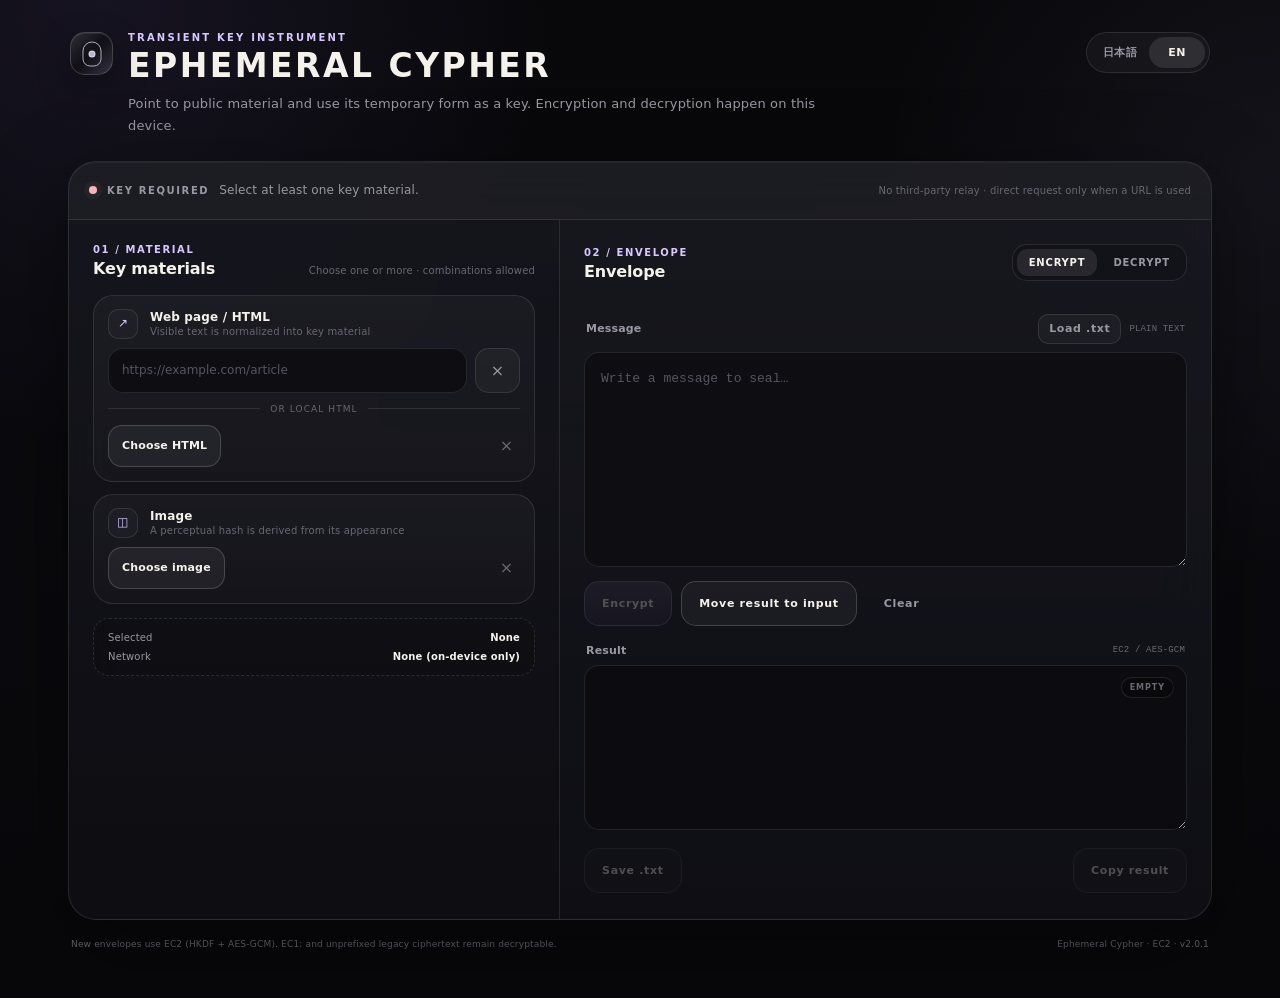
==== commit 68a20d25: "Add files via upload" ====
--- a/index.html
+++ b/index.html
@@ -1,881 +1,853 @@
 <!doctype html>
-<html lang="en">
+<html lang="ja">
 <head>
   <meta charset="utf-8" />
-  <meta name="viewport" content="width=device-width,initial-scale=1" />
-  <meta name="theme-color" content="#0b0b10" />
-  <link rel="manifest" href="./manifest.json?v=112">
-  <link rel="icon" href="./icon-192.png">
-  <title>EphemeralCypher</title>
+  <meta name="viewport" content="width=device-width,initial-scale=1,viewport-fit=cover" />
+  <meta name="theme-color" content="#0a0a0d" />
+  <meta name="color-scheme" content="dark" />
+  <meta name="description" content="Website, HTML, and images become ephemeral key materials for client-side encryption." />
+  <link rel="manifest" href="./manifest.json?v=201" />
+  <link rel="icon" href="./icon-192.png" />
+  <link rel="apple-touch-icon" href="./icon-192.png" />
+  <title>Ephemeral Cypher</title>
   <style>
-    :root {
-      --bg0:#07070b;
-      --bg1:#0b0b10;
-      --card:#11111a;
-      --card2:#141421;
-      --text:#f2f2f5;
-      --muted:#a9a9b6;
+    :root{
+      --bg:#09090c;
+      --bg-soft:#0d0d12;
+      --panel:rgba(20,20,27,.84);
+      --panel-solid:#14141b;
+      --panel-2:#101016;
+      --field:#0d0d12;
+      --text:#f5f2eb;
+      --muted:#9998a3;
+      --muted-2:#696873;
       --line:rgba(255,255,255,.10);
-      --focus:rgba(160,160,255,.28);
-      --shadow: 0 18px 60px rgba(0,0,0,.55);
-      --r:18px;
+      --line-strong:rgba(255,255,255,.17);
+      --accent:#d8c8ff;
+      --accent-2:#a997dd;
+      --accent-soft:rgba(216,200,255,.12);
+      --good:#bce9cb;
+      --good-soft:rgba(116,218,154,.10);
+      --bad:#ffb3b6;
+      --bad-soft:rgba(255,104,111,.10);
+      --warn:#f3d597;
+      --warn-soft:rgba(240,186,83,.10);
+      --radius-xl:28px;
+      --radius-lg:20px;
+      --radius-md:15px;
+      --shadow:0 28px 90px rgba(0,0,0,.45);
     }
     *{box-sizing:border-box}
-    html,body{height:100%}
+    html{min-height:100%;background:var(--bg)}
     body{
+      min-height:100%;
       margin:0;
       color:var(--text);
-      font-family: ui-sans-serif, system-ui, -apple-system, "Segoe UI", Roboto, "Hiragino Sans", "Noto Sans JP", "Yu Gothic", "Meiryo", Arial, sans-serif;
-      background: var(--bg1);
-    }
-    .wrap{
-      max-width: 980px;
-      margin: 0 auto;
-      padding: 34px 18px 38px;
-    }
-    header{
+      font-family:Inter,ui-sans-serif,system-ui,-apple-system,"Segoe UI","Noto Sans JP","Hiragino Sans","Yu Gothic UI",sans-serif;
+      background:
+        radial-gradient(circle at 8% 0%,rgba(128,104,192,.12),transparent 28rem),
+        radial-gradient(circle at 100% 18%,rgba(210,190,255,.06),transparent 25rem),
+        linear-gradient(180deg,#08080b 0%,#0a0a0e 52%,#08080b 100%);
+      letter-spacing:.01em;
+    }
+    body::before{
+      content:"";
+      position:fixed;
+      inset:0;
+      pointer-events:none;
+      opacity:.22;
+      background-image:
+        linear-gradient(rgba(255,255,255,.018) 1px,transparent 1px),
+        linear-gradient(90deg,rgba(255,255,255,.018) 1px,transparent 1px);
+      background-size:34px 34px;
+      mask-image:linear-gradient(to bottom,black,transparent 85%);
+    }
+    button,input,textarea{font:inherit}
+    button{color:inherit}
+    .app{
+      width:min(1180px,100%);
+      margin:0 auto;
+      padding:32px 18px 46px;
+      position:relative;
+    }
+    .topbar{
       display:flex;
-      align-items:center;
+      align-items:flex-start;
       justify-content:space-between;
-      gap:12px;
-      margin-bottom: 14px;
-    }
-    .brand{
-      display:flex; align-items:center; gap:12px;
-      min-width:0;
-    }
-    .dot{
-      width:34px;height:34px;border-radius:12px;
-      background: rgba(255,255,255,.10);
-      border:1px solid rgba(255,255,255,.10);
-      box-shadow: 0 10px 28px rgba(0,0,0,.35);
+      gap:24px;
+      margin:0 2px 24px;
+    }
+    .brand{display:flex;gap:15px;align-items:flex-start;min-width:0}
+    .sigil{
+      width:43px;height:43px;flex:0 0 auto;
+      border:1px solid var(--line-strong);
+      border-radius:15px;
+      background:
+        linear-gradient(135deg,rgba(255,255,255,.12),transparent 44%),
+        linear-gradient(315deg,rgba(216,200,255,.18),transparent 48%),
+        #111117;
+      box-shadow:inset 0 1px rgba(255,255,255,.07),0 12px 35px rgba(0,0,0,.32);
+      position:relative;
+      overflow:hidden;
+    }
+    .sigil::before,.sigil::after{
+      content:"";position:absolute;left:50%;top:50%;transform:translate(-50%,-50%);
+      border:1px solid rgba(235,228,255,.72);
+    }
+    .sigil::before{width:17px;height:23px;border-radius:10px 10px 8px 8px}
+    .sigil::after{width:5px;height:5px;border-radius:50%;background:rgba(235,228,255,.78)}
+    .eyebrow{
+      margin:0 0 5px;
+      color:var(--accent);
+      font-size:10px;
+      font-weight:700;
+      letter-spacing:.22em;
+      text-transform:uppercase;
     }
     h1{
-      font-size:20px;
+      margin:0;
+      font-family:"Avenir Next","Helvetica Neue",Inter,ui-sans-serif,system-ui,-apple-system,"Segoe UI","Noto Sans JP",sans-serif;
+      font-size:clamp(23px,2.8vw,33px);
       font-weight:650;
-      letter-spacing:.2px;
-      margin:0;
-      white-space:nowrap;
+      letter-spacing:.075em;
+      line-height:1.08;
+      text-transform:uppercase;
+    }
+    .subtitle{
+      max-width:720px;
+      margin:9px 0 0;
+      color:var(--muted);
+      font-size:13px;
+      line-height:1.7;
+    }
+    .language{
+      display:flex;
+      padding:4px;
+      border:1px solid var(--line);
+      border-radius:999px;
+      background:rgba(255,255,255,.035);
+      backdrop-filter:blur(18px);
+    }
+    .language button{
+      appearance:none;border:0;background:transparent;
+      color:var(--muted);border-radius:999px;
+      min-width:56px;padding:8px 12px;
+      cursor:pointer;font-size:11px;font-weight:700;
+      letter-spacing:.04em;
+    }
+    .language button.active{background:rgba(255,255,255,.10);color:var(--text)}
+    .shell{
+      border:1px solid var(--line);
+      border-radius:var(--radius-xl);
+      background:linear-gradient(180deg,rgba(25,25,33,.88),rgba(15,15,21,.92));
+      box-shadow:var(--shadow),inset 0 1px rgba(255,255,255,.045);
       overflow:hidden;
-      text-overflow:ellipsis;
-    }
-    .sub{
-      margin: 6px 0 0;
-      font-size: 13px;
-      color: var(--muted);
-      line-height: 1.5;
-    }
-    .lang{
-      display:flex; align-items:center; gap:6px;
-      padding:6px;
-      background: rgba(255,255,255,.06);
-      border:1px solid rgba(255,255,255,.10);
-      border-radius: 999px;
-      user-select:none;
-    }
-    .lang button{
-      appearance:none;
-      border:0;
-      background:transparent;
-      color:var(--muted);
-      font-size:12px;
-      padding:6px 10px;
-      border-radius:999px;
-      cursor:pointer;
-    }
-    .lang button.active{
-      color:var(--text);
-      background: rgba(255,255,255,.10);
-    }
-
-    .card{
-      background: rgba(255,255,255,.05);
-      border: 1px solid rgba(255,255,255,.10);
-      border-radius: 24px;
-      box-shadow: var(--shadow);
-      padding: 18px;
+      backdrop-filter:blur(28px);
+    }
+    .intro-strip{
+      min-height:58px;
+      display:flex;align-items:center;justify-content:space-between;gap:18px;
+      padding:14px 20px;
+      border-bottom:1px solid var(--line);
+      background:rgba(255,255,255,.018);
+    }
+    .state-wrap{display:flex;align-items:center;gap:10px;min-width:0}
+    .state-dot{width:8px;height:8px;border-radius:50%;background:var(--muted-2);box-shadow:0 0 0 5px rgba(255,255,255,.035)}
+    .state-dot.working{background:var(--accent);animation:pulse 1.2s infinite}
+    .state-dot.good{background:var(--good)}
+    .state-dot.bad{background:var(--bad)}
+    .state-dot.warn{background:var(--warn)}
+    @keyframes pulse{50%{opacity:.35;transform:scale(.8)}}
+    .state-label{font-size:10px;font-weight:800;letter-spacing:.16em;text-transform:uppercase;color:var(--muted)}
+    .state-message{font-size:12px;color:var(--muted);white-space:nowrap;overflow:hidden;text-overflow:ellipsis}
+    .privacy-note{font-size:10px;color:var(--muted-2);text-align:right;line-height:1.5}
+    .workspace{
+      display:grid;
+      grid-template-columns:minmax(0,.86fr) minmax(0,1.14fr);
+      min-height:650px;
+    }
+    .keys-panel,.message-panel{padding:24px}
+    .keys-panel{border-right:1px solid var(--line);background:rgba(0,0,0,.08)}
+    .panel-head{display:flex;justify-content:space-between;align-items:flex-end;gap:16px;margin-bottom:17px}
+    .panel-index{font-size:10px;color:var(--accent);letter-spacing:.16em;font-weight:800}
+    .panel-title{margin:4px 0 0;font-size:16px;font-weight:650;letter-spacing:-.01em}
+    .panel-note{font-size:10px;color:var(--muted-2);text-align:right;line-height:1.5}
+    .material-list{display:grid;gap:12px}
+    .material{
+      border:1px solid var(--line);
+      border-radius:var(--radius-lg);
+      background:linear-gradient(180deg,rgba(255,255,255,.035),rgba(255,255,255,.018));
       overflow:hidden;
-    }
-
-    .grid{
-      display:grid;
-      grid-template-columns: 1fr 1fr;
-      gap: 14px;
-      margin-top: 14px;
-    }
-    @media (max-width: 820px) {
-      .grid{grid-template-columns:1fr}
-    }
-
-    .field{
-      background: rgba(0,0,0,.16);
-      border:1px solid rgba(255,255,255,.10);
-      border-radius: var(--r);
-      padding: 12px;
-    }
-    .label{
-      font-size:12px;
-      color: var(--muted);
-      margin: 0 0 8px;
-      display:flex;
-      align-items:center;
-      justify-content:space-between;
-      gap:10px;
-    }
-    .label .mini{
-      font-size:11px;
-      color: rgba(255,255,255,.50);
-    }
-    input[type="url"], textarea{
-      width:100%;
-      border-radius: 14px;
-      border: 1px solid rgba(255,255,255,.12);
-      background: rgba(255,255,255,.06);
-      color: var(--text);
-      padding: 12px 12px;
-      outline: none;
-      font-size: 14px;
-    }
-    input[type="url"]::placeholder, textarea::placeholder{
-      color: rgba(255,255,255,.40);
-    }
-    input[type="url"]:focus, textarea:focus{
-      border-color: rgba(170,170,255,.35);
-      box-shadow: 0 0 0 4px var(--focus);
-    }
-    textarea{
-      min-height: 170px;
-      resize: vertical;
-      line-height:1.5;
-    }
-
-    .fileRow{
-      display:flex;
-      align-items:center;
-      gap:10px;
-    }
-    .fileBtn{
-      position:relative;
-      display:inline-flex;
-      align-items:center;
-      justify-content:center;
-      border-radius: 14px;
-      padding: 10px 12px;
-      border: 1px solid rgba(255,255,255,.14);
-      background: rgba(255,255,255,.08);
-      color: var(--text);
-      cursor:pointer;
-      white-space:nowrap;
-      font-size: 13px;
-      flex:0 0 auto;
-    }
-    .fileBtn:hover{background: rgba(255,255,255,.10)}
-    .fileBtn input{
-      position:absolute;
-      inset:0;
-      opacity:0;
-      cursor:pointer;
-      width:100%;
-      height:100%;
-    }
-    .fileName{
-      flex:1 1 auto;
-      min-width:0;
-      font-size: 13px;
-      color: rgba(255,255,255,.75);
-      overflow:hidden;
-      text-overflow:ellipsis;
-      white-space:nowrap;
-    }
-    .clearBtn{
-      appearance:none;
-      border:1px solid rgba(255,255,255,.14);
-      background: rgba(255,255,255,.06);
-      color: rgba(255,255,255,.85);
-      border-radius: 12px;
-      padding: 9px 10px;
-      cursor:pointer;
-      font-size: 13px;
-      line-height: 1;
-      flex:0 0 auto;
-    }
-    .clearBtn:hover{background: rgba(255,255,255,.10)}
-
-    .divider{
-      height:1px;
-      background: rgba(255,255,255,.08);
-      margin: 14px 0;
-    }
-
-    .actions{
-      display:flex;
-      gap:10px;
-      flex-wrap:wrap;
-      margin-top: 12px;
-    }
-    .btn{
-      appearance:none;
-      border: 1px solid rgba(255,255,255,.14);
-      background: rgba(255,255,255,.08);
-      color: var(--text);
-      border-radius: 16px;
-      padding: 12px 14px;
-      cursor:pointer;
-      font-size: 14px;
-      font-weight: 600;
-      letter-spacing:.2px;
-    }
-    .btn:hover{background: rgba(255,255,255,.10)}
-    .btn.primary{
-      background: rgba(160,160,255,.18);
-      border-color: rgba(160,160,255,.28);
-    }
-    .btn:disabled{
-      opacity:.45;
-      cursor:not-allowed;
-    }
-
-    .status{
-      margin-top: 10px;
-      font-size: 12px;
-      color: rgba(255,255,255,.72);
-      min-height: 18px;
-    }
-    .status.bad{color: rgba(255,170,170,.95)}
-    .status.ok{color: rgba(180,255,210,.95)}
-
-    footer{
-      margin-top: 14px;
-      font-size: 11px;
-      color: rgba(255,255,255,.35);
-    }
-    a{color:inherit}
+      transition:border-color .18s ease,background .18s ease,transform .18s ease;
+    }
+    .material:focus-within{border-color:rgba(216,200,255,.33);background:rgba(216,200,255,.035)}
+    .material.active{border-color:rgba(216,200,255,.28)}
+    .material-head{display:flex;align-items:center;gap:12px;padding:13px 14px 9px}
+    .material-icon{
+      width:30px;height:30px;border:1px solid var(--line);border-radius:10px;
+      display:grid;place-items:center;color:var(--accent);font-family:ui-monospace,SFMono-Regular,Consolas,monospace;font-size:12px;
+      background:rgba(255,255,255,.025);
+    }
+    .material-title{font-size:12px;font-weight:700}
+    .material-sub{font-size:10px;color:var(--muted-2);margin-top:2px}
+    .material-body{padding:0 14px 14px}
+    .url-row{display:grid;grid-template-columns:minmax(0,1fr) auto;gap:8px}
+    input[type="url"],textarea{
+      width:100%;border:1px solid var(--line);border-radius:var(--radius-md);
+      background:var(--field);color:var(--text);outline:none;
+      transition:border-color .16s ease,box-shadow .16s ease,background .16s ease;
+    }
+    input[type="url"]{height:45px;padding:0 13px;font-size:12px}
+    input::placeholder,textarea::placeholder{color:#565560}
+    input:focus,textarea:focus{border-color:rgba(216,200,255,.35);box-shadow:0 0 0 4px rgba(216,200,255,.065);background:#101017}
+    input:disabled{opacity:.42;cursor:not-allowed}
+    .icon-button{
+      appearance:none;width:45px;height:45px;border:1px solid var(--line);border-radius:14px;
+      background:rgba(255,255,255,.035);cursor:pointer;color:var(--muted);font-size:16px;
+    }
+    .icon-button:hover{background:rgba(255,255,255,.075);color:var(--text)}
+    .or-line{display:flex;align-items:center;gap:10px;margin:11px 0;color:var(--muted-2);font-size:9px;letter-spacing:.12em;text-transform:uppercase}
+    .or-line::before,.or-line::after{content:"";height:1px;flex:1;background:var(--line)}
+    .file-row{display:flex;gap:9px;align-items:center;min-width:0}
+    .file-picker{
+      position:relative;display:inline-flex;align-items:center;justify-content:center;gap:7px;
+      height:42px;padding:0 13px;border:1px solid var(--line-strong);border-radius:14px;
+      background:rgba(255,255,255,.055);cursor:pointer;font-size:11px;font-weight:700;white-space:nowrap;
+    }
+    .file-picker:hover{background:rgba(255,255,255,.09)}
+    .file-picker input{position:absolute;inset:0;width:100%;height:100%;opacity:0;cursor:pointer}
+    .file-name{min-width:0;flex:1;color:var(--muted);font-size:10px;white-space:nowrap;overflow:hidden;text-overflow:ellipsis}
+    .tiny-clear{appearance:none;border:0;background:transparent;color:var(--muted-2);font-size:16px;cursor:pointer;padding:7px}
+    .tiny-clear:hover{color:var(--text)}
+    .key-summary{
+      margin-top:14px;padding:13px 14px;border-radius:16px;
+      border:1px dashed rgba(255,255,255,.12);background:rgba(0,0,0,.10);
+    }
+    .summary-line{display:flex;justify-content:space-between;gap:14px;font-size:10px;color:var(--muted)}
+    .summary-line strong{color:var(--text);font-weight:650;text-align:right}
+    .summary-line+.summary-line{margin-top:8px}
+    .message-panel{display:flex;flex-direction:column;min-width:0}
+    .mode-tabs{
+      display:flex;gap:4px;padding:4px;border:1px solid var(--line);border-radius:15px;background:rgba(0,0,0,.16)
+    }
+    .mode-tabs button{
+      appearance:none;border:0;background:transparent;border-radius:11px;padding:8px 12px;
+      color:var(--muted);font-size:10px;font-weight:800;letter-spacing:.08em;cursor:pointer;
+    }
+    .mode-tabs button.active{color:var(--text);background:rgba(255,255,255,.09)}
+    .editor-label{display:flex;justify-content:space-between;gap:14px;align-items:center;margin:16px 2px 8px}
+    .editor-label span:first-child{font-size:11px;color:var(--muted);font-weight:700}
+    .editor-tools{display:flex;align-items:center;gap:8px;min-width:0}
+    .text-file-picker{
+      position:relative;display:inline-flex;align-items:center;justify-content:center;
+      min-height:30px;padding:0 10px;border:1px solid var(--line);border-radius:10px;
+      background:rgba(255,255,255,.035);color:var(--muted);cursor:pointer;
+      font-size:9px;font-weight:800;letter-spacing:.07em;white-space:nowrap;
+    }
+    .text-file-picker:hover{background:rgba(255,255,255,.075);color:var(--text)}
+    .text-file-picker input{position:absolute;inset:0;width:100%;height:100%;opacity:0;cursor:pointer}
+    .format-hint{font-size:9px;color:var(--muted-2);font-family:ui-monospace,SFMono-Regular,Consolas,monospace}
+    .message-input,.result-output{
+      resize:vertical;padding:15px 16px;line-height:1.7;font-size:13px;
+      font-family:ui-monospace,SFMono-Regular,Consolas,"Noto Sans Mono CJK JP",monospace;
+    }
+    .message-input{min-height:215px;flex:1 1 auto}
+    .result-output{min-height:165px;background:#0b0b10}
+    .action-row{display:flex;gap:9px;flex-wrap:wrap;margin:14px 0 2px}
+    .button{
+      appearance:none;border:1px solid var(--line-strong);border-radius:15px;
+      min-height:45px;padding:0 17px;background:rgba(255,255,255,.045);
+      font-size:11px;font-weight:800;letter-spacing:.06em;cursor:pointer;
+      transition:transform .15s ease,background .15s ease,border-color .15s ease,opacity .15s ease;
+    }
+    .button:hover:not(:disabled){transform:translateY(-1px);background:rgba(255,255,255,.085)}
+    .button.primary{background:linear-gradient(180deg,rgba(216,200,255,.22),rgba(176,155,226,.13));border-color:rgba(216,200,255,.38)}
+    .button.primary:hover:not(:disabled){background:linear-gradient(180deg,rgba(216,200,255,.29),rgba(176,155,226,.17))}
+    .button.ghost{border-color:transparent;background:transparent;color:var(--muted)}
+    .button:disabled{opacity:.28;cursor:not-allowed}
+    .copy-inline{margin-left:auto}
+    .result-wrap{position:relative}
+    .result-stamp{
+      position:absolute;right:13px;top:12px;z-index:1;
+      padding:5px 8px;border:1px solid var(--line);border-radius:999px;
+      font-size:8px;font-weight:800;letter-spacing:.12em;color:var(--muted-2);background:rgba(9,9,13,.82);
+      pointer-events:none;
+    }
+    .footer{
+      display:flex;justify-content:space-between;gap:20px;align-items:flex-start;
+      margin-top:17px;padding:0 3px;color:var(--muted-2);font-size:9px;line-height:1.65;
+    }
+    .footer a{color:inherit;text-underline-offset:3px}
+    .legacy-note{max-width:630px}
+    .noscript{padding:18px;background:#211417;color:#ffd8da;text-align:center}
+    @media(max-width:860px){
+      .workspace{grid-template-columns:1fr}.keys-panel{border-right:0;border-bottom:1px solid var(--line)}
+      .message-input{min-height:190px}.privacy-note{display:none}
+    }
+    @media(max-width:600px){
+      .app{padding:20px 10px 30px}.topbar{align-items:center;margin-bottom:17px}.sigil{width:39px;height:39px}
+      .subtitle{font-size:11px}.language button{min-width:48px;padding:7px 9px}.intro-strip{padding:12px 15px}
+      .keys-panel,.message-panel{padding:17px}.panel-note{display:none}.copy-inline{margin-left:0}.button{flex:1 1 auto}
+      .footer{display:block}.footer>*+*{margin-top:8px}.state-message{font-size:10px}
+    }
   </style>
 </head>
 <body>
-  <div class="wrap">
-    <header>
+  <noscript><div class="noscript">JavaScript is required / JavaScriptを有効にしてください。</div></noscript>
+  <main class="app">
+    <header class="topbar">
       <div class="brand">
-        <div class="dot" aria-hidden="true"></div>
-        <div style="min-width:0">
-          <h1 id="title">EphemeralCypher</h1>
-          <div class="sub" id="subtitle"></div>
+        <div class="sigil" aria-hidden="true"></div>
+        <div>
+          <p class="eyebrow">Transient key instrument</p>
+          <h1 id="title">Ephemeral Cypher</h1>
+          <p class="subtitle" id="subtitle"></p>
         </div>
       </div>
-      <div class="lang" aria-label="Language">
+      <div class="language" aria-label="Language">
         <button id="btnJa" type="button">日本語</button>
         <button id="btnEn" type="button">EN</button>
       </div>
     </header>
 
-    <div class="card">
-      <div class="grid">
-        <div class="field" id="htmlField">
-          <div class="label">
-            <span id="lblUrl">Site URL</span>
-            <span class="mini" id="lblOr">or HTML file</span>
+    <section class="shell" aria-label="Ephemeral Cypher workspace">
+      <div class="intro-strip" aria-live="polite">
+        <div class="state-wrap">
+          <span class="state-dot" id="stateDot"></span>
+          <span class="state-label" id="stateLabel">READY</span>
+          <span class="state-message" id="stateMessage"></span>
+        </div>
+        <div class="privacy-note" id="privacyNote"></div>
+      </div>
+
+      <div class="workspace">
+        <section class="keys-panel">
+          <div class="panel-head">
+            <div>
+              <div class="panel-index">01 / MATERIAL</div>
+              <h2 class="panel-title" id="keysTitle">鍵素材</h2>
+            </div>
+            <div class="panel-note" id="keysNote"></div>
           </div>
-          <input id="urlInput" type="url" inputmode="url" autocomplete="off" spellcheck="false" placeholder="https://example.com/page.html" />
-          <div style="height:10px"></div>
-          <div class="fileRow">
-            <div class="fileBtn" id="htmlPickBtn"><span id="pickHtml">Choose HTML</span>
-              <input id="htmlFile" type="file" accept=".html,.htm,text/html" />
+
+          <div class="material-list">
+            <article class="material" id="pageMaterial">
+              <div class="material-head">
+                <div class="material-icon">↗</div>
+                <div>
+                  <div class="material-title" id="pageTitle">Webページ / HTML</div>
+                  <div class="material-sub" id="pageSub"></div>
+                </div>
+              </div>
+              <div class="material-body">
+                <div class="url-row">
+                  <input id="urlInput" type="url" inputmode="url" autocomplete="off" spellcheck="false" placeholder="https://example.com/article" />
+                  <button class="icon-button" id="clearUrl" type="button" aria-label="Clear URL">×</button>
+                </div>
+                <div class="or-line" id="orLabel">or local HTML</div>
+                <div class="file-row">
+                  <label class="file-picker"><span id="pickHtml">HTMLを選択</span><input id="htmlFile" type="file" accept=".html,.htm,text/html" /></label>
+                  <span class="file-name" id="htmlName"></span>
+                  <button class="tiny-clear" id="clearHtml" type="button" aria-label="Clear HTML">×</button>
+                </div>
+              </div>
+            </article>
+
+            <article class="material" id="imageMaterial">
+              <div class="material-head">
+                <div class="material-icon">◫</div>
+                <div>
+                  <div class="material-title" id="imageTitle">画像</div>
+                  <div class="material-sub" id="imageSub"></div>
+                </div>
+              </div>
+              <div class="material-body">
+                <div class="file-row">
+                  <label class="file-picker"><span id="pickImage">画像を選択</span><input id="imgFile" type="file" accept="image/*" /></label>
+                  <span class="file-name" id="imgName"></span>
+                  <button class="tiny-clear" id="clearImage" type="button" aria-label="Clear image">×</button>
+                </div>
+              </div>
+            </article>
+          </div>
+
+          <div class="key-summary">
+            <div class="summary-line"><span id="selectedLabel">選択中</span><strong id="selectedSummary">なし</strong></div>
+            <div class="summary-line"><span id="networkLabel">通信</span><strong id="networkSummary">なし</strong></div>
+          </div>
+        </section>
+
+        <section class="message-panel">
+          <div class="panel-head">
+            <div>
+              <div class="panel-index">02 / ENVELOPE</div>
+              <h2 class="panel-title" id="messageTitle">封書</h2>
             </div>
-            <div class="fileName" id="htmlName"></div>
-            <button class="clearBtn" id="clearHtml" type="button" aria-label="Clear HTML">×</button>
+            <div class="mode-tabs" role="tablist" aria-label="Mode">
+              <button id="modeEncrypt" class="active" type="button" role="tab" aria-selected="true">ENCRYPT</button>
+              <button id="modeDecrypt" type="button" role="tab" aria-selected="false">DECRYPT</button>
+            </div>
           </div>
-        </div>
-
-        <div class="field">
-          <div class="label">
-            <span id="lblImg">Image key</span>
+
+          <div class="editor-label">
+            <span id="inputLabel">メッセージ</span>
+            <div class="editor-tools">
+              <label class="text-file-picker"><span id="loadTextLabel">TXTを読み込む</span><input id="cipherFile" type="file" accept=".txt,text/plain" /></label>
+              <span class="format-hint" id="inputHint">PLAIN TEXT</span>
+            </div>
           </div>
-          <div class="fileRow">
-            <div class="fileBtn"><span id="pickImg">Choose image</span>
-              <input id="imgFile" type="file" accept="image/*" />
-            </div>
-            <div class="fileName" id="imgName"></div>
-            <button class="clearBtn" id="clearImg" type="button" aria-label="Clear image">×</button>
+          <textarea class="message-input" id="messageInput" spellcheck="false"></textarea>
+
+          <div class="action-row">
+            <button class="button primary" id="runButton" type="button" disabled>暗号化する</button>
+            <button class="button" id="swapButton" type="button">結果を入力へ</button>
+            <button class="button ghost" id="clearAll" type="button">クリア</button>
           </div>
-        </div>
+
+          <div class="editor-label">
+            <span id="resultLabel">結果</span>
+            <span class="format-hint" id="resultHint">EC2 / AES-GCM</span>
+          </div>
+          <div class="result-wrap">
+            <span class="result-stamp" id="resultStamp">EMPTY</span>
+            <textarea class="result-output" id="resultOutput" readonly spellcheck="false"></textarea>
+          </div>
+          <div class="action-row">
+            <button class="button" id="saveButton" type="button" disabled>TXTで保存</button>
+            <button class="button copy-inline" id="copyButton" type="button" disabled>結果をコピー</button>
+          </div>
+        </section>
       </div>
-
-      <div class="divider"></div>
-
-      <div class="field">
-        <div class="label"><span id="lblMsg">Message</span></div>
-        <textarea id="msg" placeholder=""></textarea>
-
-        <div class="actions">
-          <button class="btn primary" id="enc" type="button">Encrypt</button>
-          <button class="btn" id="dec" type="button">Decrypt</button>
-          <button class="btn" id="copy" type="button">Copy result</button>
-          <button class="btn" id="clearAll" type="button">Clear</button>
-        </div>
-
-        <div class="status" id="status"></div>
-
-        <div style="height:10px"></div>
-        <div class="label"><span id="lblOut">Result</span></div>
-        <textarea id="out" readonly placeholder=""></textarea>
-      </div>
-
-      <footer id="foot"></footer>
-    </div>
-  </div>
+    </section>
+
+    <footer class="footer">
+      <div class="legacy-note" id="legacyNote"></div>
+      <div>Ephemeral Cypher · EC2 · <span id="versionLabel">v2.0.1</span></div>
+    </footer>
+  </main>
 
 <script>
 (() => {
   "use strict";
 
+  const VERSION = "2.0.1";
+  const te = new TextEncoder();
+  const td = new TextDecoder();
+
+  class UnreachableError extends Error {
+    constructor(message, cause) {
+      super(message);
+      this.name = "UnreachableError";
+      this.cause = cause;
+    }
+  }
+
   const STR = {
+    ja: {
+      title:"Ephemeral Cypher",
+      subtitle:"公開されている素材を指し示し、その一時的な姿を鍵にする。暗号化と復号は端末内で行われます。",
+      privacy:"第三者中継なし · URL使用時のみ入力先へ直接接続",
+      keysTitle:"鍵素材", keysNote:"1つ以上を選択 · 組み合わせ可能",
+      pageTitle:"Webページ / HTML", pageSub:"見える文章を正規化して鍵素材にします",
+      or:"or local HTML", pickHtml:"HTMLを選択",
+      imageTitle:"画像", imageSub:"見た目から知覚ハッシュを生成します", pickImage:"画像を選択",
+      selected:"選択中", none:"なし", page:"ページ", image:"画像",
+      network:"通信", networkNone:"なし（端末内のみ）", networkDirect:"入力URLへ直接接続",
+      messageTitle:"封書", inputMessage:"メッセージ", inputCipher:"暗号文",
+      plainHint:"PLAIN TEXT", cipherHint:"EC2 / EC1 / LEGACY",
+      messagePlaceholder:"暗号化する文章を入力…", cipherPlaceholder:"EC2: から始まる暗号文、または旧形式を貼り付け…",
+      encrypt:"暗号化する", decrypt:"復号する", swap:"結果を入力へ", clear:"クリア",
+      result:"結果", copy:"結果をコピー", save:"TXTで保存", loadText:"TXTを読み込む", empty:"EMPTY", sealed:"SEALED", opened:"OPENED",
+      ready:"READY", readyMsg:"鍵素材とメッセージを用意してください。",
+      needKey:"KEY REQUIRED", needKeyMsg:"鍵素材を1つ以上選択してください。",
+      needMessage:"MESSAGE REQUIRED", needMessageMsg:"メッセージまたは暗号文を入力してください。",
+      working:"WORKING", workingEncrypt:"鍵を導出し、封書を閉じています…", workingDecrypt:"素材に問い、封書を開いています…",
+      encrypted:"SEALED", encryptedMsg:"EC2形式で暗号化しました。",
+      decrypted:"GOOD", decryptedMsg:"鍵素材が一致しました。封書を開きました。",
+      dead:"OOPS", deadMsg:"素材には到達しましたが、鍵が一致しません。内容が変化した可能性があります。",
+      unreachable:"UNREACHABLE", unreachableMsg:"URLへ到達できません。生死は判定できません。HTMLを保存して添付してください。",
+      invalid:"INVALID", invalidMsg:"暗号文の形式を読み取れません。",
+      error:"ERROR", errorMsg:"処理に失敗しました。ブラウザの対応状況と素材を確認してください。",
+      copied:"COPIED", copiedMsg:"結果をコピーしました。", saved:"SAVED", savedMsg:"結果をTXTで保存しました。", loaded:"LOADED", loadedMsg:"暗号文をTXTから読み込みました。",
+      legacy:"新しい封書は EC2（HKDF + AES-GCM）です。EC1: および無印の旧暗号文も復号できます。",
+      legacyKeyRequired:"旧暗号文には、Webページ / HTML または画像の鍵素材が必要です。",
+      htmlLocked:"HTMLファイル選択中はURL入力を使用しません。"
+    },
     en: {
-      title: "EphemeralCypher",
-      subtitle: "Pick a site URL/HTML and/or an image as the key. Encrypt or decrypt the message.",
-      url: "Site URL",
-      or: "or HTML file",
-      pickHtml: "Choose HTML",
-      img: "Image key",
-      pickImg: "Choose image",
-      msg: "Message",
-      msgPh: "Type a message to encrypt, or paste ciphertext to decrypt.",
-      out: "Result",
-      outPh: "Result appears here.",
-      enc: "Encrypt",
-      dec: "Decrypt",
-      copy: "Copy result",
-      clear: "Clear",
-      needKey: "Select a URL/HTML and/or an image.",
-      needMsg: "Enter a message.",
-      working: "Working…",
-      doneEnc: "Encrypted.",
-      doneDec: "Decrypted.",
-      badInput: "Invalid ciphertext format.",
-      fail: "Failed. (Key mismatch or content changed.)",
-      copied: "Copied.",
-      fetchFail: "Could not load the URL.",
-      foot: "Offline-ready. No server-side encryption."
-    },
-    ja: {
-      title: "エフェメラルサイファー",
-      subtitle: "URL/HTML と画像のどちらか（または両方）を鍵にして、メッセージを暗号化／復号します。",
-      url: "サイトURL",
-      or: "またはHTMLファイル",
-      pickHtml: "HTMLを選択",
-      img: "画像鍵",
-      pickImg: "画像を選択",
-      msg: "メッセージ",
-      msgPh: "暗号化したい文章を入力、または暗号文を貼り付けて復号します。",
-      out: "結果",
-      outPh: "結果がここに表示されます。",
-      enc: "暗号化",
-      dec: "復号",
-      copy: "結果をコピー",
-      clear: "クリア",
-      needKey: "URL/HTML または画像を選択してください。",
-      needMsg: "メッセージを入力してください。",
-      working: "処理中…",
-      doneEnc: "暗号化しました。",
-      doneDec: "復号しました。",
-      badInput: "暗号文の形式が不正です。",
-      fail: "失敗しました。（鍵が一致しないか、内容が変化しています）",
-      copied: "コピーしました。",
-      fetchFail: "URLの読み込みに失敗しました。",
-      foot: "オフライン対応。暗号処理は端末内で行われます。"
+      title:"Ephemeral Cypher",
+      subtitle:"Point to public material and use its temporary form as a key. Encryption and decryption happen on this device.",
+      privacy:"No third-party relay · direct request only when a URL is used",
+      keysTitle:"Key materials", keysNote:"Choose one or more · combinations allowed",
+      pageTitle:"Web page / HTML", pageSub:"Visible text is normalized into key material",
+      or:"or local HTML", pickHtml:"Choose HTML",
+      imageTitle:"Image", imageSub:"A perceptual hash is derived from its appearance", pickImage:"Choose image",
+      selected:"Selected", none:"None", page:"Page", image:"Image",
+      network:"Network", networkNone:"None (on-device only)", networkDirect:"Direct request to the entered URL",
+      messageTitle:"Envelope", inputMessage:"Message", inputCipher:"Ciphertext",
+      plainHint:"PLAIN TEXT", cipherHint:"EC2 / EC1 / LEGACY",
+      messagePlaceholder:"Write a message to seal…", cipherPlaceholder:"Paste EC2:, EC1:, or legacy ciphertext…",
+      encrypt:"Encrypt", decrypt:"Decrypt", swap:"Move result to input", clear:"Clear",
+      result:"Result", copy:"Copy result", save:"Save .txt", loadText:"Load .txt", empty:"EMPTY", sealed:"SEALED", opened:"OPENED",
+      ready:"READY", readyMsg:"Prepare key material and a message.",
+      needKey:"KEY REQUIRED", needKeyMsg:"Select at least one key material.",
+      needMessage:"MESSAGE REQUIRED", needMessageMsg:"Enter a message or ciphertext.",
+      working:"WORKING", workingEncrypt:"Deriving the key and sealing the envelope…", workingDecrypt:"Asking the material and opening the envelope…",
+      encrypted:"SEALED", encryptedMsg:"Encrypted in EC2 format.",
+      decrypted:"GOOD", decryptedMsg:"The key material matched. The envelope is open.",
+      dead:"OOPS", deadMsg:"The material answered, but the key did not match. Its content may have changed.",
+      unreachable:"UNREACHABLE", unreachableMsg:"The URL could not be reached, so the state is unknown. Save the page and attach the HTML.",
+      invalid:"INVALID", invalidMsg:"The ciphertext format could not be read.",
+      error:"ERROR", errorMsg:"Processing failed. Check browser support and the selected material.",
+      copied:"COPIED", copiedMsg:"Result copied.", saved:"SAVED", savedMsg:"Result saved as a text file.", loaded:"LOADED", loadedMsg:"Ciphertext loaded from the text file.",
+      legacy:"New envelopes use EC2 (HKDF + AES-GCM). EC1: and unprefixed legacy ciphertext remain decryptable.",
+      legacyKeyRequired:"Legacy ciphertext requires a web page / HTML or image key material.",
+      htmlLocked:"The URL field is not used while an HTML file is selected."
     }
   };
 
-  const $ = (id) => document.getElementById(id);
-
+  const $ = id => document.getElementById(id);
   const els = {
-    title: $("title"),
-    subtitle: $("subtitle"),
-    lblUrl: $("lblUrl"),
-    lblOr: $("lblOr"),
-    pickHtml: $("pickHtml"),
-    lblImg: $("lblImg"),
-    pickImg: $("pickImg"),
-    lblMsg: $("lblMsg"),
-    lblOut: $("lblOut"),
-    msg: $("msg"),
-    out: $("out"),
-    urlInput: $("urlInput"),
-    htmlFile: $("htmlFile"),
-    imgFile: $("imgFile"),
-    htmlName: $("htmlName"),
-    imgName: $("imgName"),
-    clearHtml: $("clearHtml"),
-    clearImg: $("clearImg"),
-    enc: $("enc"),
-    dec: $("dec"),
-    copy: $("copy"),
-    clearAll: $("clearAll"),
-    status: $("status"),
-    foot: $("foot"),
-    btnJa: $("btnJa"),
-    btnEn: $("btnEn"),
+    title:$("title"),subtitle:$("subtitle"),btnJa:$("btnJa"),btnEn:$("btnEn"),privacyNote:$("privacyNote"),
+    keysTitle:$("keysTitle"),keysNote:$("keysNote"),pageTitle:$("pageTitle"),pageSub:$("pageSub"),orLabel:$("orLabel"),pickHtml:$("pickHtml"),
+    imageTitle:$("imageTitle"),imageSub:$("imageSub"),pickImage:$("pickImage"),
+    selectedLabel:$("selectedLabel"),selectedSummary:$("selectedSummary"),networkLabel:$("networkLabel"),networkSummary:$("networkSummary"),
+    messageTitle:$("messageTitle"),modeEncrypt:$("modeEncrypt"),modeDecrypt:$("modeDecrypt"),inputLabel:$("inputLabel"),inputHint:$("inputHint"),
+    messageInput:$("messageInput"),cipherFile:$("cipherFile"),loadTextLabel:$("loadTextLabel"),runButton:$("runButton"),swapButton:$("swapButton"),clearAll:$("clearAll"),resultLabel:$("resultLabel"),resultHint:$("resultHint"),
+    resultOutput:$("resultOutput"),resultStamp:$("resultStamp"),copyButton:$("copyButton"),saveButton:$("saveButton"),legacyNote:$("legacyNote"),versionLabel:$("versionLabel"),
+    stateDot:$("stateDot"),stateLabel:$("stateLabel"),stateMessage:$("stateMessage"),
+    urlInput:$("urlInput"),clearUrl:$("clearUrl"),htmlFile:$("htmlFile"),htmlName:$("htmlName"),clearHtml:$("clearHtml"),
+    imgFile:$("imgFile"),imgName:$("imgName"),clearImage:$("clearImage"),
+    pageMaterial:$("pageMaterial"),imageMaterial:$("imageMaterial")
   };
 
   let lang = (new URLSearchParams(location.search).get("lang") || "").toLowerCase();
-  const auto = navigator.language && navigator.language.toLowerCase().startsWith("ja") ? "ja" : "en";
-  if (lang !== "ja" && lang !== "en") lang = auto;
+  if (!/^(ja|en)$/.test(lang)) lang = navigator.language?.toLowerCase().startsWith("ja") ? "ja" : "en";
+  let mode = "encrypt";
+  let stateTimer = null;
+
+  function setState(label, message, kind="") {
+    clearTimeout(stateTimer);
+    els.stateLabel.textContent = label;
+    els.stateMessage.textContent = message;
+    els.stateDot.className = "state-dot" + (kind ? " " + kind : "");
+  }
+
+  function setTemporaryState(label, message, kind, ms=1500) {
+    setState(label,message,kind);
+    stateTimer = setTimeout(updateReadiness,ms);
+  }
 
   function setLang(next) {
     lang = next;
+    document.documentElement.lang = lang;
     const t = STR[lang];
-    els.title.textContent = t.title;
-    els.subtitle.textContent = t.subtitle;
-    els.lblUrl.textContent = t.url;
-    els.lblOr.textContent = t.or;
-    els.pickHtml.textContent = t.pickHtml;
-    els.lblImg.textContent = t.img;
-    els.pickImg.textContent = t.pickImg;
-    els.lblMsg.textContent = t.msg;
-    els.lblOut.textContent = t.out;
-    els.msg.placeholder = t.msgPh;
-    els.out.placeholder = t.outPh;
-    els.enc.textContent = t.enc;
-    els.dec.textContent = t.dec;
-    els.copy.textContent = t.copy;
-    els.clearAll.textContent = t.clear;
-    els.foot.textContent = t.foot;
-    els.btnJa.classList.toggle("active", lang === "ja");
-    els.btnEn.classList.toggle("active", lang === "en");
-    updateButtons();
-  }
-  els.btnJa.addEventListener("click", () => setLang("ja"));
-  els.btnEn.addEventListener("click", () => setLang("en"));
-  setLang(lang);
-
-  function setStatus(text, kind="") {
-    els.status.textContent = text || "";
-    els.status.className = "status" + (kind ? " " + kind : "");
-  }
-
-  function hasKeySelected() {
-    const hasUrl = !!els.urlInput.value.trim();
-    const hasHtml = !!(els.htmlFile.files && els.htmlFile.files[0]);
-    const hasImg = !!(els.imgFile.files && els.imgFile.files[0]);
-    return hasUrl || hasHtml || hasImg;
-  }
-
-  function updateButtons() {
-    const t = STR[lang];
-    const keyOk = hasKeySelected();
-    const msgOk = !!els.msg.value.trim();
-    els.enc.disabled = !(keyOk && msgOk);
-    els.dec.disabled = !(keyOk && msgOk);
-    if (!keyOk) setStatus(t.needKey, "bad");
-    else if (!msgOk) setStatus(t.needMsg, "bad");
-    else setStatus("", "");
-  }
-
-  // Mutual exclusion: URL vs HTML file
-  function syncHtmlUrlLock() {
-    const hasUrl = !!els.urlInput.value.trim();
-    const hasHtml = !!(els.htmlFile.files && els.htmlFile.files[0]);
-    if (hasHtml) {
-      els.urlInput.value = "";
-      els.urlInput.disabled = true;
-    } else {
-      els.urlInput.disabled = false;
-    }
-    if (hasUrl) {
-      els.htmlFile.value = "";
-      els.htmlName.textContent = "";
-    }
-  }
-
-  els.urlInput.addEventListener("input", () => {
-    syncHtmlUrlLock();
-    updateButtons();
-  });
-
-  els.htmlFile.addEventListener("change", () => {
-    const f = els.htmlFile.files && els.htmlFile.files[0];
-    els.htmlName.textContent = f ? f.name : "";
-    syncHtmlUrlLock();
-    updateButtons();
-  });
-
-  els.imgFile.addEventListener("change", () => {
-    const f = els.imgFile.files && els.imgFile.files[0];
-    els.imgName.textContent = f ? f.name : "";
-    updateButtons();
-  });
-
-  els.clearHtml.addEventListener("click", () => {
-    els.htmlFile.value = "";
-    els.htmlName.textContent = "";
-    els.urlInput.disabled = false;
-    updateButtons();
-  });
-
-  els.clearImg.addEventListener("click", () => {
-    els.imgFile.value = "";
-    els.imgName.textContent = "";
-    updateButtons();
-  });
-
-  els.msg.addEventListener("input", updateButtons);
-
-  els.clearAll.addEventListener("click", () => {
-    els.urlInput.value = "";
-    els.urlInput.disabled = false;
-    els.htmlFile.value = "";
-    els.imgFile.value = "";
-    els.htmlName.textContent = "";
-    els.imgName.textContent = "";
-    els.msg.value = "";
-    els.out.value = "";
-    updateButtons();
-  });
-
-  els.copy.addEventListener("click", async () => {
-    const t = STR[lang];
-    const txt = els.out.value || "";
-    if (!txt) return;
-    try {
-      await navigator.clipboard.writeText(txt);
-      setStatus(t.copied, "ok");
-      setTimeout(updateButtons, 900);
-    } catch (e) {
-      // fallback
-      els.out.focus(); els.out.select();
-      document.execCommand("copy");
-      setStatus(t.copied, "ok");
-      setTimeout(updateButtons, 900);
-    }
-  });
-
-  // --- crypto helpers ---
-  const te = new TextEncoder();
-  const td = new TextDecoder();
+    els.title.textContent=t.title; els.subtitle.textContent=t.subtitle; els.privacyNote.textContent=t.privacy;
+    els.keysTitle.textContent=t.keysTitle; els.keysNote.textContent=t.keysNote;
+    els.pageTitle.textContent=t.pageTitle; els.pageSub.textContent=t.pageSub; els.orLabel.textContent=t.or; els.pickHtml.textContent=t.pickHtml;
+    els.imageTitle.textContent=t.imageTitle; els.imageSub.textContent=t.imageSub; els.pickImage.textContent=t.pickImage;
+    els.selectedLabel.textContent=t.selected; els.networkLabel.textContent=t.network;
+    els.messageTitle.textContent=t.messageTitle; els.resultLabel.textContent=t.result; els.copyButton.textContent=t.copy; els.saveButton.textContent=t.save; els.loadTextLabel.textContent=t.loadText;
+    els.swapButton.textContent=t.swap; els.clearAll.textContent=t.clear; els.legacyNote.textContent=t.legacy;
+    els.btnJa.classList.toggle("active",lang==="ja"); els.btnEn.classList.toggle("active",lang==="en");
+    updateModeUI(); updateSummary(); updateReadiness();
+  }
+
+  function setMode(next) {
+    mode=next;
+    updateModeUI();
+    updateReadiness();
+  }
+
+  function updateModeUI() {
+    const t=STR[lang];
+    const enc=mode==="encrypt";
+    els.modeEncrypt.classList.toggle("active",enc); els.modeDecrypt.classList.toggle("active",!enc);
+    els.modeEncrypt.setAttribute("aria-selected",String(enc)); els.modeDecrypt.setAttribute("aria-selected",String(!enc));
+    els.inputLabel.textContent=enc?t.inputMessage:t.inputCipher;
+    els.inputHint.textContent=enc?t.plainHint:t.cipherHint;
+    els.messageInput.placeholder=enc?t.messagePlaceholder:t.cipherPlaceholder;
+    els.runButton.textContent=enc?t.encrypt:t.decrypt;
+    els.resultHint.textContent=enc?"EC2 / AES-GCM":"PLAIN TEXT";
+  }
+
+  function selectedMaterials() {
+    return {
+      page:!!els.urlInput.value.trim() || !!els.htmlFile.files?.[0],
+      image:!!els.imgFile.files?.[0]
+    };
+  }
+
+  function updateSummary() {
+    const t=STR[lang], m=selectedMaterials(), names=[];
+    if(m.page) names.push(t.page); if(m.image) names.push(t.image);
+    els.selectedSummary.textContent=names.length?names.join(" + "):t.none;
+    els.networkSummary.textContent=els.urlInput.value.trim()?t.networkDirect:t.networkNone;
+    els.pageMaterial.classList.toggle("active",m.page); els.imageMaterial.classList.toggle("active",m.image);
+  }
+
+  function hasAnyKey() { const m=selectedMaterials(); return m.page||m.image; }
+
+  function updateReadiness() {
+    updateSummary();
+    const t=STR[lang], hasKey=hasAnyKey(), hasMsg=!!els.messageInput.value.trim();
+    els.runButton.disabled=!(hasKey&&hasMsg);
+    els.copyButton.disabled=!els.resultOutput.value;
+    els.saveButton.disabled=!els.resultOutput.value;
+    els.resultStamp.textContent=els.resultOutput.value ? (mode==="encrypt"?t.sealed:t.opened) : t.empty;
+    if(!hasKey) setState(t.needKey,t.needKeyMsg,"bad");
+    else if(!hasMsg) setState(t.needMessage,t.needMessageMsg,"warn");
+    else setState(t.ready,t.readyMsg,"");
+  }
+
+  function syncPageInputs(source) {
+    const hasHtml=!!els.htmlFile.files?.[0];
+    if(source==="url" && els.urlInput.value.trim()) {
+      els.htmlFile.value=""; els.htmlName.textContent="";
+    }
+    els.urlInput.disabled=hasHtml;
+    if(hasHtml) els.urlInput.value="";
+    updateReadiness();
+  }
 
   function concatU8(...arrs) {
-    const total = arrs.reduce((s,a)=>s+(a?a.length:0),0);
-    const out = new Uint8Array(total);
-    let o=0;
-    for (const a of arrs) {
-      if (!a) continue;
-      out.set(a, o); o += a.length;
-    }
-    return out;
-  }
-
-  async function sha256(u8) {
-    const h = await crypto.subtle.digest("SHA-256", u8);
-    return new Uint8Array(h);
-  }
-
-  function b64enc(u8) {
-    let s = "";
-    const chunk = 0x8000;
-    for (let i=0;i<u8.length;i+=chunk) {
-      s += String.fromCharCode.apply(null, u8.subarray(i, i+chunk));
-    }
-    return btoa(s);
-  }
-
-  function b64dec(b64) {
-    const bin = atob(b64);
-    const out = new Uint8Array(bin.length);
-    for (let i=0;i<bin.length;i++) out[i] = bin.charCodeAt(i);
-    return out;
-  }
-
-  function stripPrefix(s) {
-    const t = s.trim();
-    if (t.startsWith("EC1:")) return t.slice(4).trim();
-    return t;
-  }
-
-  async function readTextFile(file) {
-    return await file.text();
-  }
+    const total=arrs.reduce((n,a)=>n+(a?.length||0),0), out=new Uint8Array(total); let p=0;
+    for(const a of arrs){if(!a)continue;out.set(a,p);p+=a.length;} return out;
+  }
+  function u32be(n){const b=new Uint8Array(4);new DataView(b.buffer).setUint32(0,n,false);return b;}
+  async function sha256(u8){return new Uint8Array(await crypto.subtle.digest("SHA-256",u8));}
+  function randomBytes(n){const b=new Uint8Array(n);crypto.getRandomValues(b);return b;}
+  function b64enc(u8){let s="";for(let i=0;i<u8.length;i+=0x8000)s+=String.fromCharCode(...u8.subarray(i,i+0x8000));return btoa(s);}
+  function b64dec(s){const bin=atob(s),out=new Uint8Array(bin.length);for(let i=0;i<bin.length;i++)out[i]=bin.charCodeAt(i);return out;}
 
   function normalizeHTML(html) {
     try {
-      const doc = new DOMParser().parseFromString(html, "text/html");
-      for (const sel of ["script","style","noscript"]) {
-        doc.querySelectorAll(sel).forEach(n=>n.remove());
-      }
-      const title = (doc.querySelector("title")?.textContent || "").trim();
-      const bodyText = (doc.documentElement?.textContent || "");
-      const normalized = (title + "\n" + bodyText)
-        .replace(/\s+/g, " ")
-        .trim()
-        .slice(0, 200000); // cap for speed
-      return normalized;
+      const doc=new DOMParser().parseFromString(html,"text/html");
+      for(const sel of ["script","style","noscript"]) doc.querySelectorAll(sel).forEach(n=>n.remove());
+      const title=(doc.querySelector("title")?.textContent||"").trim();
+      const bodyText=doc.documentElement?.textContent||"";
+      return (title+"\n"+bodyText).replace(/\s+/g," ").trim().slice(0,200000);
     } catch {
-      return (html || "").replace(/\s+/g, " ").trim().slice(0, 200000);
-    }
-  }
-
-  async function fetchTextWithTimeout(url, ms=8000) {
-    const ctrl = new AbortController();
-    const to = setTimeout(()=>ctrl.abort(), ms);
+      return (html||"").replace(/\s+/g," ").trim().slice(0,200000);
+    }
+  }
+
+  async function fetchTextWithTimeout(rawUrl,ms=9000) {
+    let url;
+    try { url=new URL(rawUrl); } catch { throw new UnreachableError("Invalid URL"); }
+    if(!/^https?:$/.test(url.protocol)) throw new UnreachableError("Unsupported protocol");
+    const ctrl=new AbortController(), timer=setTimeout(()=>ctrl.abort(),ms);
     try {
-      const r = await fetch(url, {signal: ctrl.signal, credentials:"omit", cache:"no-store", mode:"cors"});
-      if (!r.ok) throw new Error("HTTP " + r.status);
-      return await r.text();
-    } finally {
-      clearTimeout(to);
-    }
-  }
-
-  async function loadHTMLKeyBytes() {
-    const url = els.urlInput.value.trim();
-    const file = els.htmlFile.files && els.htmlFile.files[0];
-    if (file) {
-      const txt = await readTextFile(file);
-      return te.encode(normalizeHTML(txt));
-    }
-    if (url) {
-      try {
-        const txt = await fetchTextWithTimeout(url, 8000);
-        return te.encode(normalizeHTML(txt));
-      } catch (e) {
-        // fallback via text mirror (works for many CORS-blocked pages)
-        const mirrored = "https://r.jina.ai/http://" + url.replace(/^https?:\/\//i, "");
-        const txt = await fetchTextWithTimeout(mirrored, 9000);
-        return te.encode(normalizeHTML(txt));
-      }
-    }
+      const response=await fetch(url.href,{signal:ctrl.signal,credentials:"omit",cache:"no-store",mode:"cors",redirect:"follow"});
+      if(!response.ok) throw new Error("HTTP "+response.status);
+      return await response.text();
+    } catch(error) {
+      throw new UnreachableError("Direct URL request failed",error);
+    } finally { clearTimeout(timer); }
+  }
+
+  async function loadPageBytes() {
+    const file=els.htmlFile.files?.[0];
+    if(file) return te.encode(normalizeHTML(await file.text()));
+    const url=els.urlInput.value.trim();
+    if(url) return te.encode(normalizeHTML(await fetchTextWithTimeout(url)));
     return null;
   }
 
-  // --- pHash (32x32 DCT -> 8x8) ---
-  function buildCosTable(N) {
-    const table = Array.from({length:N}, () => new Float64Array(N));
-    for (let u=0;u<N;u++) {
-      for (let x=0;x<N;x++) {
-        table[u][x] = Math.cos(((2*x+1)*u*Math.PI)/(2*N));
-      }
-    }
-    return table;
-  }
-
-  const COS32 = buildCosTable(32);
-
-  function dct1d(vec, N) {
-    const out = new Float64Array(N);
-    for (let u=0;u<N;u++) {
-      let sum = 0;
-      for (let x=0;x<N;x++) sum += vec[x] * COS32[u][x];
-      const c = (u===0) ? Math.sqrt(1/N) : Math.sqrt(2/N);
-      out[u] = c * sum;
-    }
-    return out;
-  }
-
-  function dct2d(mat, N) {
-    // mat: array of Float64Array rows
-    const tmp = Array.from({length:N}, ()=>new Float64Array(N));
-    for (let y=0;y<N;y++) {
-      const row = mat[y];
-      const d = dct1d(row, N);
-      tmp[y].set(d);
-    }
-    const out = Array.from({length:N}, ()=>new Float64Array(N));
-    for (let x=0;x<N;x++) {
-      const col = new Float64Array(N);
-      for (let y=0;y<N;y++) col[y] = tmp[y][x];
-      const d = dct1d(col, N);
-      for (let y=0;y<N;y++) out[y][x] = d[y];
-    }
-    return out;
-  }
+  function buildCosTable(N){const table=Array.from({length:N},()=>new Float64Array(N));for(let u=0;u<N;u++)for(let x=0;x<N;x++)table[u][x]=Math.cos(((2*x+1)*u*Math.PI)/(2*N));return table;}
+  const COS32=buildCosTable(32);
+  function dct1d(vec,N){const out=new Float64Array(N);for(let u=0;u<N;u++){let sum=0;for(let x=0;x<N;x++)sum+=vec[x]*COS32[u][x];out[u]=(u===0?Math.sqrt(1/N):Math.sqrt(2/N))*sum;}return out;}
+  function dct2d(mat,N){const tmp=Array.from({length:N},()=>new Float64Array(N));for(let y=0;y<N;y++)tmp[y].set(dct1d(mat[y],N));const out=Array.from({length:N},()=>new Float64Array(N));for(let x=0;x<N;x++){const col=new Float64Array(N);for(let y=0;y<N;y++)col[y]=tmp[y][x];const d=dct1d(col,N);for(let y=0;y<N;y++)out[y][x]=d[y];}return out;}
 
   async function imageToPHashBytes(file) {
-    const blobUrl = URL.createObjectURL(file);
+    const blobUrl=URL.createObjectURL(file);
     try {
       let bmp;
-      if ("createImageBitmap" in window) {
-        bmp = await createImageBitmap(file);
+      if("createImageBitmap" in window) bmp=await createImageBitmap(file);
+      else {const img=new Image();img.decoding="async";img.src=blobUrl;await new Promise((r,j)=>{img.onload=r;img.onerror=j;});bmp=img;}
+      const N=32,c=document.createElement("canvas");c.width=N;c.height=N;
+      const ctx=c.getContext("2d",{willReadFrequently:true});ctx.imageSmoothingEnabled=true;ctx.imageSmoothingQuality="high";ctx.drawImage(bmp,0,0,N,N);
+      const data=ctx.getImageData(0,0,N,N).data,mat=Array.from({length:N},()=>new Float64Array(N));
+      for(let y=0;y<N;y++)for(let x=0;x<N;x++){const i=(y*N+x)*4;mat[y][x]=.299*data[i]+.587*data[i+1]+.114*data[i+2];}
+      const dct=dct2d(mat,N),vals=[];
+      for(let y=0;y<8;y++)for(let x=0;x<8;x++)if(x!==0||y!==0)vals.push(dct[y][x]);
+      vals.sort((a,b)=>a-b);const med=vals[Math.floor(vals.length/2)]||0,bytes=new Uint8Array(8);let bit=0;
+      for(let y=0;y<8;y++)for(let x=0;x<8;x++){const on=dct[y][x]>med?1:0;bytes[bit>>3]|=on<<(7-(bit&7));bit++;}
+      return bytes;
+    } finally { URL.revokeObjectURL(blobUrl); }
+  }
+
+  async function collectMaterials() {
+    const pageBytes=await loadPageBytes();
+    const imageFile=els.imgFile.files?.[0];
+    const imageHash=imageFile?await imageToPHashBytes(imageFile):null;
+    return {pageBytes,imageHash};
+  }
+
+  async function buildLegacyKeyBytes(salt) {
+    const {pageBytes,imageHash}=await collectMaterials();
+    if(!pageBytes&&!imageHash) return null;
+    const domainSep=te.encode("EC|1.1.2|");
+    const pageHash=pageBytes?await sha256(pageBytes):new Uint8Array(0);
+    return await sha256(concatU8(domainSep,pageHash,imageHash||new Uint8Array(0),salt));
+  }
+
+  async function buildEC2Key(salt) {
+    const {pageBytes,imageHash}=await collectMaterials();
+    if(!pageBytes&&!imageHash) return null;
+    const parts=[te.encode("EphemeralCypher\0EC2\0")];
+    const add=async(tag,data,hashFirst=true)=>{
+      if(!data)return;
+      const value=hashFirst?await sha256(data):data;
+      const tagBytes=te.encode(tag+"\0");
+      parts.push(tagBytes,u32be(value.length),value);
+    };
+    await add("page-visible-text-sha256",pageBytes,true);
+    await add("image-phash-64",imageHash,false);
+    const ikmBytes=await sha256(concatU8(...parts));
+    const ikm=await crypto.subtle.importKey("raw",ikmBytes,"HKDF",false,["deriveKey"]);
+    return crypto.subtle.deriveKey(
+      {name:"HKDF",hash:"SHA-256",salt,info:te.encode("EphemeralCypher|EC2|AES-256-GCM")},
+      ikm,{name:"AES-GCM",length:256},false,["encrypt","decrypt"]
+    );
+  }
+
+  async function importLegacyAes(keyBytes) {
+    return crypto.subtle.importKey("raw",keyBytes,{name:"AES-GCM",length:256},false,["encrypt","decrypt"]);
+  }
+
+  function parseCiphertext(input) {
+    const value=input.trim();
+    let version="legacy",payload=value;
+    if(value.startsWith("EC2:")){version="ec2";payload=value.slice(4).trim();}
+    else if(value.startsWith("EC1:")){version="legacy";payload=value.slice(4).trim();}
+    if(!payload) throw new Error("bad-format");
+    let packed;try{packed=b64dec(payload);}catch{throw new Error("bad-format");}
+    if(packed.length<44) throw new Error("bad-format");
+    return {version,salt:packed.slice(0,16),iv:packed.slice(16,28),ct:packed.slice(28)};
+  }
+
+  async function encryptEC2(plain) {
+    const salt=randomBytes(16),iv=randomBytes(12),key=await buildEC2Key(salt);
+    if(!key)return null;
+    const ct=new Uint8Array(await crypto.subtle.encrypt({name:"AES-GCM",iv,additionalData:te.encode("EphemeralCypher|EC2")},key,te.encode(plain)));
+    return "EC2:"+b64enc(concatU8(salt,iv,ct));
+  }
+
+  async function decryptAny(input) {
+    const parsed=parseCiphertext(input);
+    let key,algorithm={name:"AES-GCM",iv:parsed.iv};
+    if(parsed.version==="ec2") {
+      key=await buildEC2Key(parsed.salt);algorithm.additionalData=te.encode("EphemeralCypher|EC2");
+    } else {
+      const keyBytes=await buildLegacyKeyBytes(parsed.salt);key=keyBytes?await importLegacyAes(keyBytes):null;
+    }
+    if(!key) throw new Error(parsed.version==="legacy" ? "legacy-key-required" : "no-key");
+    try {
+      const plain=await crypto.subtle.decrypt(algorithm,key,parsed.ct);
+      return {ok:true,text:td.decode(new Uint8Array(plain)),version:parsed.version};
+    } catch { return {ok:false,reason:"mismatch"}; }
+  }
+
+  async function run() {
+    const t=STR[lang],input=els.messageInput.value.trim();
+    if(!hasAnyKey()||!input){updateReadiness();return;}
+    els.runButton.disabled=true;
+    setState(t.working,mode==="encrypt"?t.workingEncrypt:t.workingDecrypt,"working");
+    try {
+      if(mode==="encrypt") {
+        const out=await encryptEC2(input);els.resultOutput.value=out||"";
+        setState(t.encrypted,t.encryptedMsg,"good");els.resultStamp.textContent=t.sealed;
       } else {
-        const img = new Image();
-        img.decoding = "async";
-        img.src = blobUrl;
-        await new Promise((res, rej)=>{ img.onload=res; img.onerror=rej; });
-        bmp = img;
+        const res=await decryptAny(input);
+        if(!res.ok){els.resultOutput.value="";setState(t.dead,t.deadMsg,"bad");els.resultStamp.textContent=t.empty;}
+        else {els.resultOutput.value=res.text;setState(t.decrypted,t.decryptedMsg,"good");els.resultStamp.textContent=t.opened;}
       }
-      const c = document.createElement("canvas");
-      const N = 32;
-      c.width = N; c.height = N;
-      const ctx = c.getContext("2d", {willReadFrequently:true});
-      ctx.imageSmoothingEnabled = true;
-      ctx.imageSmoothingQuality = "high";
-      ctx.drawImage(bmp, 0, 0, N, N);
-      const data = ctx.getImageData(0,0,N,N).data;
-      const mat = Array.from({length:N}, ()=>new Float64Array(N));
-      for (let y=0;y<N;y++) {
-        for (let x=0;x<N;x++) {
-          const i = (y*N + x)*4;
-          const r=data[i], g=data[i+1], b=data[i+2];
-          // luminance
-          mat[y][x] = 0.299*r + 0.587*g + 0.114*b;
-        }
-      }
-      const dct = dct2d(mat, N);
-      const size = 8;
-      const vals = [];
-      for (let y=0;y<size;y++) {
-        for (let x=0;x<size;x++) {
-          if (x===0 && y===0) continue;
-          vals.push(dct[y][x]);
-        }
-      }
-      vals.sort((a,b)=>a-b);
-      const med = vals[Math.floor(vals.length/2)] || 0;
-      // 64 bits
-      const bytes = new Uint8Array(8);
-      let bitIndex = 0;
-      for (let y=0;y<size;y++) {
-        for (let x=0;x<size;x++) {
-          const v = dct[y][x];
-          const bit = v > med ? 1 : 0;
-          const bytePos = (bitIndex >> 3);
-          const shift = 7 - (bitIndex & 7);
-          bytes[bytePos] |= (bit << shift);
-          bitIndex++;
-        }
-      }
-      return bytes;
+    } catch(error) {
+      console.error(error);
+      els.resultOutput.value="";
+      if(error instanceof UnreachableError) setState(t.unreachable,t.unreachableMsg,"warn");
+      else if(error.message==="bad-format") setState(t.invalid,t.invalidMsg,"bad");
+      else if(error.message==="legacy-key-required") setState(t.needKey,t.legacyKeyRequired,"bad");
+      else setState(t.error,t.errorMsg,"bad");
+      els.resultStamp.textContent=t.empty;
     } finally {
-      URL.revokeObjectURL(blobUrl);
-    }
-  }
-
-  async function buildKeyBytes(salt) {
-    // requires at least one key material
-    const htmlBytes = await loadHTMLKeyBytes();
-    const imgFile = els.imgFile.files && els.imgFile.files[0];
-    const imgHash = imgFile ? await imageToPHashBytes(imgFile) : null;
-
-    if (!htmlBytes && !imgHash) return null;
-
-    const domainSep = te.encode("EC|1.1.2|");
-    const htmlHash = htmlBytes ? await sha256(htmlBytes) : new Uint8Array(0);
-    const imgPart = imgHash ? imgHash : new Uint8Array(0);
-
-    const material = concatU8(domainSep, htmlHash, imgPart, salt);
-    return await sha256(material); // 32 bytes
-  }
-
-  async function importAesKey(keyBytes) {
-    return await crypto.subtle.importKey(
-      "raw",
-      keyBytes,
-      {name:"AES-GCM", length:256},
-      false,
-      ["encrypt","decrypt"]
-    );
-  }
-
-  function randomBytes(n) {
-    const u = new Uint8Array(n);
-    crypto.getRandomValues(u);
-    return u;
-  }
-
-  async function encryptMessage(plain) {
-    const salt = randomBytes(16);
-    const iv = randomBytes(12);
-    const keyBytes = await buildKeyBytes(salt);
-    if (!keyBytes) return null;
-    const key = await importAesKey(keyBytes);
-    const pt = te.encode(plain);
-    const ctBuf = await crypto.subtle.encrypt({name:"AES-GCM", iv}, key, pt);
-    const ct = new Uint8Array(ctBuf);
-    const packed = concatU8(salt, iv, ct);
-    return b64enc(packed);
-  }
-
-  async function decryptMessage(cipherText) {
-    const b64 = stripPrefix(cipherText);
-    let packed;
+      els.runButton.disabled=!(hasAnyKey()&&!!els.messageInput.value.trim());
+      els.copyButton.disabled=!els.resultOutput.value;
+      els.saveButton.disabled=!els.resultOutput.value;
+    }
+  }
+
+  els.btnJa.addEventListener("click",()=>setLang("ja"));els.btnEn.addEventListener("click",()=>setLang("en"));
+  els.modeEncrypt.addEventListener("click",()=>setMode("encrypt"));els.modeDecrypt.addEventListener("click",()=>setMode("decrypt"));
+  els.urlInput.addEventListener("input",()=>syncPageInputs("url"));
+  els.clearUrl.addEventListener("click",()=>{els.urlInput.value="";updateReadiness();});
+  els.htmlFile.addEventListener("change",()=>{const f=els.htmlFile.files?.[0];els.htmlName.textContent=f?f.name:"";syncPageInputs("html");});
+  els.clearHtml.addEventListener("click",()=>{els.htmlFile.value="";els.htmlName.textContent="";els.urlInput.disabled=false;updateReadiness();});
+  els.imgFile.addEventListener("change",()=>{const f=els.imgFile.files?.[0];els.imgName.textContent=f?f.name:"";updateReadiness();});
+  els.clearImage.addEventListener("click",()=>{els.imgFile.value="";els.imgName.textContent="";updateReadiness();});
+  els.messageInput.addEventListener("input",updateReadiness);
+  els.runButton.addEventListener("click",run);
+
+  els.cipherFile.addEventListener("change",async()=>{
+    const file=els.cipherFile.files?.[0];
+    if(!file)return;
     try {
-      packed = b64dec(b64);
-    } catch {
-      return {ok:false, reason:"bad"};
-    }
-    if (packed.length < (16+12+16)) return {ok:false, reason:"bad"};
-    const salt = packed.slice(0,16);
-    const iv = packed.slice(16,28);
-    const ct = packed.slice(28);
-    const keyBytes = await buildKeyBytes(salt);
-    if (!keyBytes) return {ok:false, reason:"bad"};
-    const key = await importAesKey(keyBytes);
-    try {
-      const ptBuf = await crypto.subtle.decrypt({name:"AES-GCM", iv}, key, ct);
-      return {ok:true, text: td.decode(new Uint8Array(ptBuf))};
-    } catch {
-      return {ok:false, reason:"fail"};
-    }
-  }
-
-  async function runEncrypt() {
-    const t = STR[lang];
-    setStatus(t.working, "");
-    try {
-      const msg = els.msg.value.trim();
-      const out = await encryptMessage(msg);
-      if (!out) {
-        setStatus(t.needKey, "bad");
-        return;
-      }
-      els.out.value = out;
-      setStatus(t.doneEnc, "ok");
-    } catch (e) {
-      console.error(e);
-      setStatus(t.fail, "bad");
+      els.messageInput.value=(await file.text()).trim();
+      setMode("decrypt");
+      updateReadiness();
+      setTemporaryState(STR[lang].loaded,STR[lang].loadedMsg,"good");
+      els.messageInput.focus();
+    } catch(error) {
+      console.error(error);
+      setTemporaryState(STR[lang].error,STR[lang].errorMsg,"bad");
     } finally {
-      setTimeout(updateButtons, 800);
-    }
-  }
-
-  async function runDecrypt() {
-    const t = STR[lang];
-    setStatus(t.working, "");
-    try {
-      const msg = els.msg.value.trim();
-      const res = await decryptMessage(msg);
-      if (!res.ok) {
-        setStatus(res.reason==="bad" ? t.badInput : t.fail, "bad");
-        return;
-      }
-      els.out.value = res.text;
-      setStatus(t.doneDec, "ok");
-    } catch (e) {
-      console.error(e);
-      setStatus(t.fail, "bad");
-    } finally {
-      setTimeout(updateButtons, 800);
-    }
-  }
-
-  els.enc.addEventListener("click", runEncrypt);
-  els.dec.addEventListener("click", runDecrypt);
-
-  // Try to avoid "stuck old UI": SW + one-shot reload on controller change
-  if ("serviceWorker" in navigator) {
-    window.addEventListener("load", async () => {
+      els.cipherFile.value="";
+    }
+  });
+
+  function timestamp(){
+    const d=new Date(),pad=n=>String(n).padStart(2,"0");
+    return `${d.getFullYear()}${pad(d.getMonth()+1)}${pad(d.getDate())}-${pad(d.getHours())}${pad(d.getMinutes())}`;
+  }
+
+  els.saveButton.addEventListener("click",()=>{
+    const value=els.resultOutput.value;
+    if(!value)return;
+    const prefix=mode==="encrypt"?"ephemeral-cypher":"ephemeral-cypher-opened";
+    const blob=new Blob([value+"\n"],{type:"text/plain;charset=utf-8"});
+    const href=URL.createObjectURL(blob);
+    const a=document.createElement("a");
+    a.href=href;a.download=`${prefix}-${timestamp()}.txt`;
+    document.body.appendChild(a);a.click();a.remove();
+    setTimeout(()=>URL.revokeObjectURL(href),3000);
+    setTemporaryState(STR[lang].saved,STR[lang].savedMsg,"good");
+  });
+  els.clearAll.addEventListener("click",()=>{
+    els.urlInput.value="";els.urlInput.disabled=false;els.htmlFile.value="";els.htmlName.textContent="";
+    els.imgFile.value="";els.imgName.textContent="";els.messageInput.value="";els.resultOutput.value="";updateReadiness();
+  });
+  els.swapButton.addEventListener("click",()=>{
+    if(!els.resultOutput.value)return;els.messageInput.value=els.resultOutput.value;els.resultOutput.value="";
+    if(mode==="encrypt")setMode("decrypt");updateReadiness();els.messageInput.focus();
+  });
+  els.copyButton.addEventListener("click",async()=>{
+    if(!els.resultOutput.value)return;const t=STR[lang];
+    try{await navigator.clipboard.writeText(els.resultOutput.value);}catch{els.resultOutput.focus();els.resultOutput.select();document.execCommand("copy");}
+    setTemporaryState(t.copied,t.copiedMsg,"good");
+  });
+
+  els.versionLabel.textContent="v"+VERSION;
+  setLang(lang);
+
+  if("serviceWorker" in navigator) {
+    window.addEventListener("load",async()=>{
       try {
-        const reg = await navigator.serviceWorker.register("./sw.js?v=114", {updateViaCache:"none"});
-        reg.update?.();
-        let reloaded = false;
-        navigator.serviceWorker.addEventListener("controllerchange", () => {
-          if (reloaded) return;
-          reloaded = true;
-          location.reload();
-        });
-      } catch (e) {
-        // ignore
-      }
+        const reg=await navigator.serviceWorker.register("./sw.js?v=201",{updateViaCache:"none"});
+        reg.update?.();let reloaded=false;
+        navigator.serviceWorker.addEventListener("controllerchange",()=>{if(reloaded)return;reloaded=true;location.reload();});
+      } catch(error){console.warn("Service worker registration failed",error);}
     });
   }
-
 })();
 </script>
 </body>
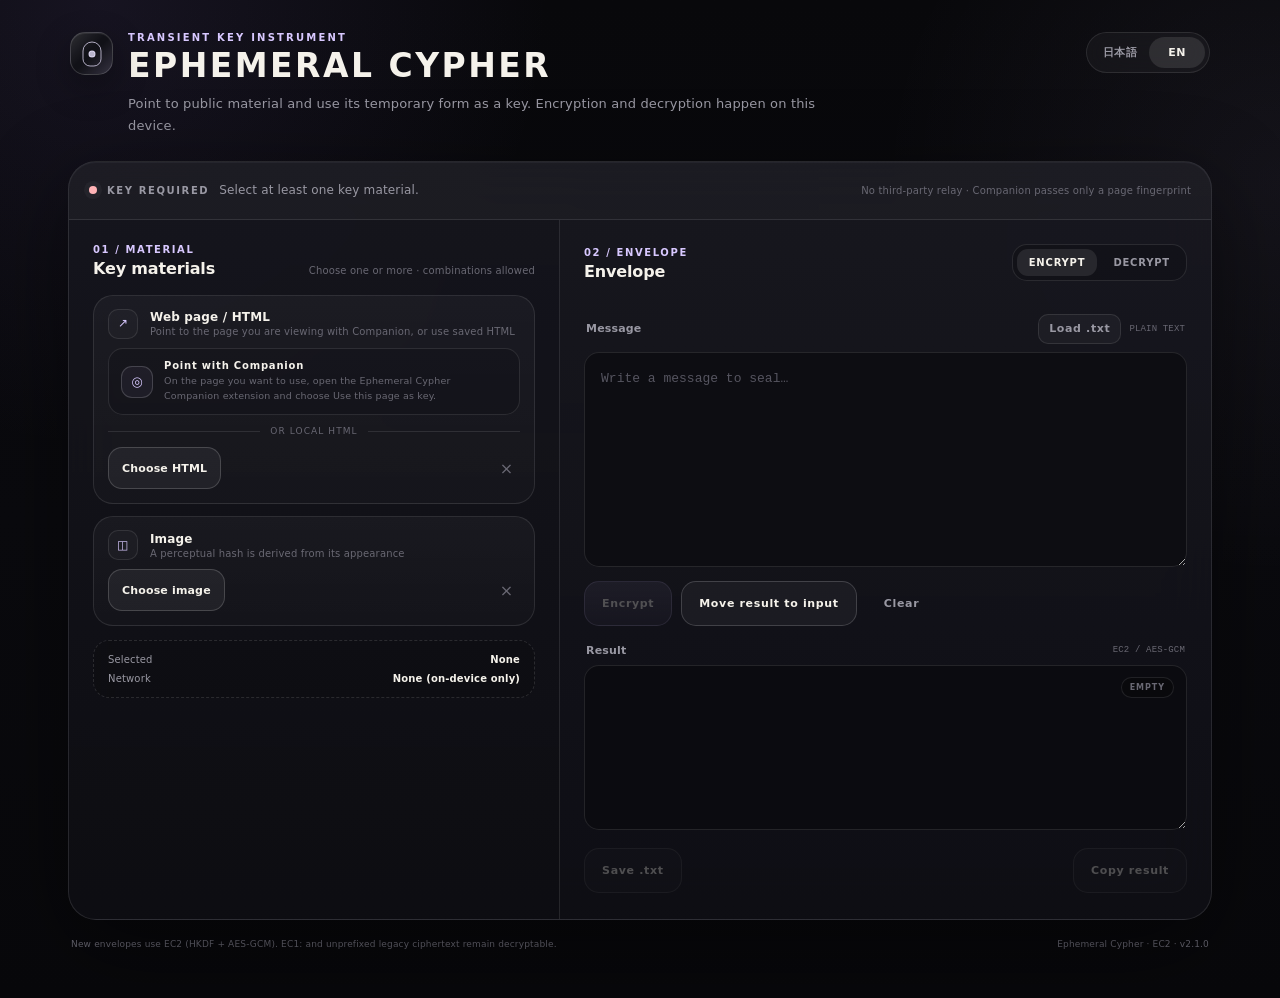
==== commit b3ccff60: "Add files via upload" ====
--- a/index.html
+++ b/index.html
@@ -5,8 +5,8 @@
   <meta name="viewport" content="width=device-width,initial-scale=1,viewport-fit=cover" />
   <meta name="theme-color" content="#0a0a0d" />
   <meta name="color-scheme" content="dark" />
-  <meta name="description" content="Website, HTML, and images become ephemeral key materials for client-side encryption." />
-  <link rel="manifest" href="./manifest.json?v=201" />
+  <meta name="description" content="Web pages captured by a privacy-preserving Companion, saved HTML, and images become ephemeral key materials for client-side encryption." />
+  <link rel="manifest" href="./manifest.json?v=210" />
   <link rel="icon" href="./icon-192.png" />
   <link rel="apple-touch-icon" href="./icon-192.png" />
   <title>Ephemeral Cypher</title>
@@ -192,6 +192,19 @@
     .material-sub{font-size:10px;color:var(--muted-2);margin-top:2px}
     .material-body{padding:0 14px 14px}
     .url-row{display:grid;grid-template-columns:minmax(0,1fr) auto;gap:8px}
+    .companion-box{
+      display:flex;align-items:center;gap:11px;min-height:58px;padding:11px 12px;
+      border:1px solid var(--line);border-radius:15px;background:rgba(0,0,0,.13);
+    }
+    .companion-mark{
+      width:32px;height:32px;flex:0 0 auto;border:1px solid var(--line-strong);border-radius:11px;
+      display:grid;place-items:center;color:var(--accent);background:rgba(216,200,255,.055);font-size:13px;
+    }
+    .companion-copy{min-width:0;flex:1}
+    .companion-state{font-size:10px;font-weight:800;letter-spacing:.08em;color:var(--text)}
+    .companion-detail{margin-top:3px;font-size:9.5px;line-height:1.55;color:var(--muted-2);word-break:break-word}
+    .companion-box.connected{border-color:rgba(216,200,255,.30);background:rgba(216,200,255,.04)}
+    .companion-box.connected .companion-mark{background:rgba(216,200,255,.12)}
     input[type="url"],textarea{
       width:100%;border:1px solid var(--line);border-radius:var(--radius-md);
       background:var(--field);color:var(--text);outline:none;
@@ -340,9 +353,13 @@
                 </div>
               </div>
               <div class="material-body">
-                <div class="url-row">
-                  <input id="urlInput" type="url" inputmode="url" autocomplete="off" spellcheck="false" placeholder="https://example.com/article" />
-                  <button class="icon-button" id="clearUrl" type="button" aria-label="Clear URL">×</button>
+                <div class="companion-box" id="companionBox">
+                  <div class="companion-mark">◎</div>
+                  <div class="companion-copy">
+                    <div class="companion-state" id="companionState">Companionでページを指す</div>
+                    <div class="companion-detail" id="companionDetail"></div>
+                  </div>
+                  <button class="tiny-clear" id="clearCompanion" type="button" aria-label="Clear captured page">×</button>
                 </div>
                 <div class="or-line" id="orLabel">or local HTML</div>
                 <div class="file-row">
@@ -422,7 +439,7 @@
 
     <footer class="footer">
       <div class="legacy-note" id="legacyNote"></div>
-      <div>Ephemeral Cypher · EC2 · <span id="versionLabel">v2.0.1</span></div>
+      <div>Ephemeral Cypher · EC2 · <span id="versionLabel">v2.1.0</span></div>
     </footer>
   </main>
 
@@ -430,29 +447,21 @@
 (() => {
   "use strict";
 
-  const VERSION = "2.0.1";
+  const VERSION = "2.1.0";
   const te = new TextEncoder();
   const td = new TextDecoder();
-
-  class UnreachableError extends Error {
-    constructor(message, cause) {
-      super(message);
-      this.name = "UnreachableError";
-      this.cause = cause;
-    }
-  }
 
   const STR = {
     ja: {
       title:"Ephemeral Cypher",
       subtitle:"公開されている素材を指し示し、その一時的な姿を鍵にする。暗号化と復号は端末内で行われます。",
-      privacy:"第三者中継なし · URL使用時のみ入力先へ直接接続",
+      privacy:"第三者中継なし · Companionはページ指紋だけを渡します",
       keysTitle:"鍵素材", keysNote:"1つ以上を選択 · 組み合わせ可能",
-      pageTitle:"Webページ / HTML", pageSub:"見える文章を正規化して鍵素材にします",
-      or:"or local HTML", pickHtml:"HTMLを選択",
+      pageTitle:"Webページ / HTML", pageSub:"Companionで今見ているページを指すか、保存HTMLを使います",
+      or:"or local HTML", pickHtml:"HTMLを選択", companionWaiting:"Companionでページを指す", companionWaitingDetail:"鍵にしたいページでChrome拡張『Ephemeral Cypher Companion』を開き、このページを鍵にするを押します。", companionReady:"WEB PAGE CAPTURED", companionReadyDetail:"ページ指紋 {fp} を端末内で受け取りました。URLと本文は送信されません。",
       imageTitle:"画像", imageSub:"見た目から知覚ハッシュを生成します", pickImage:"画像を選択",
       selected:"選択中", none:"なし", page:"ページ", image:"画像",
-      network:"通信", networkNone:"なし（端末内のみ）", networkDirect:"入力URLへ直接接続",
+      network:"通信", networkNone:"なし（端末内のみ）",
       messageTitle:"封書", inputMessage:"メッセージ", inputCipher:"暗号文",
       plainHint:"PLAIN TEXT", cipherHint:"EC2 / EC1 / LEGACY",
       messagePlaceholder:"暗号化する文章を入力…", cipherPlaceholder:"EC2: から始まる暗号文、または旧形式を貼り付け…",
@@ -465,24 +474,22 @@
       encrypted:"SEALED", encryptedMsg:"EC2形式で暗号化しました。",
       decrypted:"GOOD", decryptedMsg:"鍵素材が一致しました。封書を開きました。",
       dead:"OOPS", deadMsg:"素材には到達しましたが、鍵が一致しません。内容が変化した可能性があります。",
-      unreachable:"UNREACHABLE", unreachableMsg:"URLへ到達できません。生死は判定できません。HTMLを保存して添付してください。",
       invalid:"INVALID", invalidMsg:"暗号文の形式を読み取れません。",
       error:"ERROR", errorMsg:"処理に失敗しました。ブラウザの対応状況と素材を確認してください。",
       copied:"COPIED", copiedMsg:"結果をコピーしました。", saved:"SAVED", savedMsg:"結果をTXTで保存しました。", loaded:"LOADED", loadedMsg:"暗号文をTXTから読み込みました。",
       legacy:"新しい封書は EC2（HKDF + AES-GCM）です。EC1: および無印の旧暗号文も復号できます。",
-      legacyKeyRequired:"旧暗号文には、Webページ / HTML または画像の鍵素材が必要です。",
-      htmlLocked:"HTMLファイル選択中はURL入力を使用しません。"
+      legacyKeyRequired:"旧暗号文には、Webページ / HTML または画像の鍵素材が必要です。"
     },
     en: {
       title:"Ephemeral Cypher",
       subtitle:"Point to public material and use its temporary form as a key. Encryption and decryption happen on this device.",
-      privacy:"No third-party relay · direct request only when a URL is used",
+      privacy:"No third-party relay · Companion passes only a page fingerprint",
       keysTitle:"Key materials", keysNote:"Choose one or more · combinations allowed",
-      pageTitle:"Web page / HTML", pageSub:"Visible text is normalized into key material",
-      or:"or local HTML", pickHtml:"Choose HTML",
+      pageTitle:"Web page / HTML", pageSub:"Point to the page you are viewing with Companion, or use saved HTML",
+      or:"or local HTML", pickHtml:"Choose HTML", companionWaiting:"Point with Companion", companionWaitingDetail:"On the page you want to use, open the Ephemeral Cypher Companion extension and choose Use this page as key.", companionReady:"WEB PAGE CAPTURED", companionReadyDetail:"Page fingerprint {fp} was received on-device. The URL and page text are not sent.",
       imageTitle:"Image", imageSub:"A perceptual hash is derived from its appearance", pickImage:"Choose image",
       selected:"Selected", none:"None", page:"Page", image:"Image",
-      network:"Network", networkNone:"None (on-device only)", networkDirect:"Direct request to the entered URL",
+      network:"Network", networkNone:"None (on-device only)",
       messageTitle:"Envelope", inputMessage:"Message", inputCipher:"Ciphertext",
       plainHint:"PLAIN TEXT", cipherHint:"EC2 / EC1 / LEGACY",
       messagePlaceholder:"Write a message to seal…", cipherPlaceholder:"Paste EC2:, EC1:, or legacy ciphertext…",
@@ -495,13 +502,11 @@
       encrypted:"SEALED", encryptedMsg:"Encrypted in EC2 format.",
       decrypted:"GOOD", decryptedMsg:"The key material matched. The envelope is open.",
       dead:"OOPS", deadMsg:"The material answered, but the key did not match. Its content may have changed.",
-      unreachable:"UNREACHABLE", unreachableMsg:"The URL could not be reached, so the state is unknown. Save the page and attach the HTML.",
       invalid:"INVALID", invalidMsg:"The ciphertext format could not be read.",
       error:"ERROR", errorMsg:"Processing failed. Check browser support and the selected material.",
       copied:"COPIED", copiedMsg:"Result copied.", saved:"SAVED", savedMsg:"Result saved as a text file.", loaded:"LOADED", loadedMsg:"Ciphertext loaded from the text file.",
       legacy:"New envelopes use EC2 (HKDF + AES-GCM). EC1: and unprefixed legacy ciphertext remain decryptable.",
-      legacyKeyRequired:"Legacy ciphertext requires a web page / HTML or image key material.",
-      htmlLocked:"The URL field is not used while an HTML file is selected."
+      legacyKeyRequired:"Legacy ciphertext requires a web page / HTML or image key material."
     }
   };
 
@@ -515,7 +520,8 @@
     messageInput:$("messageInput"),cipherFile:$("cipherFile"),loadTextLabel:$("loadTextLabel"),runButton:$("runButton"),swapButton:$("swapButton"),clearAll:$("clearAll"),resultLabel:$("resultLabel"),resultHint:$("resultHint"),
     resultOutput:$("resultOutput"),resultStamp:$("resultStamp"),copyButton:$("copyButton"),saveButton:$("saveButton"),legacyNote:$("legacyNote"),versionLabel:$("versionLabel"),
     stateDot:$("stateDot"),stateLabel:$("stateLabel"),stateMessage:$("stateMessage"),
-    urlInput:$("urlInput"),clearUrl:$("clearUrl"),htmlFile:$("htmlFile"),htmlName:$("htmlName"),clearHtml:$("clearHtml"),
+    companionBox:$("companionBox"),companionState:$("companionState"),companionDetail:$("companionDetail"),clearCompanion:$("clearCompanion"),
+    htmlFile:$("htmlFile"),htmlName:$("htmlName"),clearHtml:$("clearHtml"),
     imgFile:$("imgFile"),imgName:$("imgName"),clearImage:$("clearImage"),
     pageMaterial:$("pageMaterial"),imageMaterial:$("imageMaterial")
   };
@@ -524,6 +530,8 @@
   if (!/^(ja|en)$/.test(lang)) lang = navigator.language?.toLowerCase().startsWith("ja") ? "ja" : "en";
   let mode = "encrypt";
   let stateTimer = null;
+  let companionPageHash = null;
+  const COMPANION_SESSION_KEY = "ephemeral-cypher-companion-page-hash";
 
   function setState(label, message, kind="") {
     clearTimeout(stateTimer);
@@ -572,17 +580,27 @@
 
   function selectedMaterials() {
     return {
-      page:!!els.urlInput.value.trim() || !!els.htmlFile.files?.[0],
+      page:!!companionPageHash || !!els.htmlFile.files?.[0],
       image:!!els.imgFile.files?.[0]
     };
+  }
+
+  function fingerprintLabel(bytes) {
+    if(!bytes) return "";
+    return Array.from(bytes.slice(0,6),b=>b.toString(16).padStart(2,"0").toUpperCase()).join("") + "…";
   }
 
   function updateSummary() {
     const t=STR[lang], m=selectedMaterials(), names=[];
     if(m.page) names.push(t.page); if(m.image) names.push(t.image);
     els.selectedSummary.textContent=names.length?names.join(" + "):t.none;
-    els.networkSummary.textContent=els.urlInput.value.trim()?t.networkDirect:t.networkNone;
+    els.networkSummary.textContent=t.networkNone;
     els.pageMaterial.classList.toggle("active",m.page); els.imageMaterial.classList.toggle("active",m.image);
+    const fp=fingerprintLabel(companionPageHash);
+    els.companionBox.classList.toggle("connected",!!companionPageHash);
+    els.companionState.textContent=companionPageHash?t.companionReady:t.companionWaiting;
+    els.companionDetail.textContent=companionPageHash?t.companionReadyDetail.replace("{fp}",fp):t.companionWaitingDetail;
+    els.clearCompanion.hidden=!companionPageHash;
   }
 
   function hasAnyKey() { const m=selectedMaterials(); return m.page||m.image; }
@@ -599,16 +617,6 @@
     else setState(t.ready,t.readyMsg,"");
   }
 
-  function syncPageInputs(source) {
-    const hasHtml=!!els.htmlFile.files?.[0];
-    if(source==="url" && els.urlInput.value.trim()) {
-      els.htmlFile.value=""; els.htmlName.textContent="";
-    }
-    els.urlInput.disabled=hasHtml;
-    if(hasHtml) els.urlInput.value="";
-    updateReadiness();
-  }
-
   function concatU8(...arrs) {
     const total=arrs.reduce((n,a)=>n+(a?.length||0),0), out=new Uint8Array(total); let p=0;
     for(const a of arrs){if(!a)continue;out.set(a,p);p+=a.length;} return out;
@@ -618,6 +626,30 @@
   function randomBytes(n){const b=new Uint8Array(n);crypto.getRandomValues(b);return b;}
   function b64enc(u8){let s="";for(let i=0;i<u8.length;i+=0x8000)s+=String.fromCharCode(...u8.subarray(i,i+0x8000));return btoa(s);}
   function b64dec(s){const bin=atob(s),out=new Uint8Array(bin.length);for(let i=0;i<bin.length;i++)out[i]=bin.charCodeAt(i);return out;}
+  function b64urlDec(s){const clean=(s||"").replace(/-/g,"+").replace(/_/g,"/");return b64dec(clean+"=".repeat((4-clean.length%4)%4));}
+
+  function loadCompanionMaterial() {
+    let encoded="";
+    try {
+      const params=new URLSearchParams(location.hash.startsWith("#")?location.hash.slice(1):location.hash);
+      encoded=params.get("ecpage")||"";
+      if(encoded) {
+        const decoded=b64urlDec(encoded);
+        if(decoded.length!==32) throw new Error("invalid companion fingerprint");
+        sessionStorage.setItem(COMPANION_SESSION_KEY,encoded);
+        companionPageHash=decoded;
+        history.replaceState(null,"",location.pathname+location.search);
+        return;
+      }
+    } catch(error) { console.warn("Invalid companion material",error); }
+    try {
+      encoded=sessionStorage.getItem(COMPANION_SESSION_KEY)||"";
+      if(encoded) {
+        const decoded=b64urlDec(encoded);
+        if(decoded.length===32) companionPageHash=decoded;
+      }
+    } catch(error) { console.warn("Could not restore companion material",error); }
+  }
 
   function normalizeHTML(html) {
     try {
@@ -631,26 +663,11 @@
     }
   }
 
-  async function fetchTextWithTimeout(rawUrl,ms=9000) {
-    let url;
-    try { url=new URL(rawUrl); } catch { throw new UnreachableError("Invalid URL"); }
-    if(!/^https?:$/.test(url.protocol)) throw new UnreachableError("Unsupported protocol");
-    const ctrl=new AbortController(), timer=setTimeout(()=>ctrl.abort(),ms);
-    try {
-      const response=await fetch(url.href,{signal:ctrl.signal,credentials:"omit",cache:"no-store",mode:"cors",redirect:"follow"});
-      if(!response.ok) throw new Error("HTTP "+response.status);
-      return await response.text();
-    } catch(error) {
-      throw new UnreachableError("Direct URL request failed",error);
-    } finally { clearTimeout(timer); }
-  }
-
-  async function loadPageBytes() {
+  async function loadPageMaterial() {
     const file=els.htmlFile.files?.[0];
-    if(file) return te.encode(normalizeHTML(await file.text()));
-    const url=els.urlInput.value.trim();
-    if(url) return te.encode(normalizeHTML(await fetchTextWithTimeout(url)));
-    return null;
+    if(file) return {pageBytes:te.encode(normalizeHTML(await file.text())),pageHash:null};
+    if(companionPageHash) return {pageBytes:null,pageHash:companionPageHash};
+    return {pageBytes:null,pageHash:null};
   }
 
   function buildCosTable(N){const table=Array.from({length:N},()=>new Float64Array(N));for(let u=0;u<N;u++)for(let x=0;x<N;x++)table[u][x]=Math.cos(((2*x+1)*u*Math.PI)/(2*N));return table;}
@@ -677,32 +694,38 @@
   }
 
   async function collectMaterials() {
-    const pageBytes=await loadPageBytes();
+    const {pageBytes,pageHash}=await loadPageMaterial();
     const imageFile=els.imgFile.files?.[0];
     const imageHash=imageFile?await imageToPHashBytes(imageFile):null;
-    return {pageBytes,imageHash};
+    return {pageBytes,pageHash,imageHash};
+  }
+
+  async function resolvedPageHash(materials) {
+    if(materials.pageHash) return materials.pageHash;
+    if(materials.pageBytes) return await sha256(materials.pageBytes);
+    return null;
   }
 
   async function buildLegacyKeyBytes(salt) {
-    const {pageBytes,imageHash}=await collectMaterials();
-    if(!pageBytes&&!imageHash) return null;
+    const materials=await collectMaterials();
+    const pageHash=await resolvedPageHash(materials);
+    if(!pageHash&&!materials.imageHash) return null;
     const domainSep=te.encode("EC|1.1.2|");
-    const pageHash=pageBytes?await sha256(pageBytes):new Uint8Array(0);
-    return await sha256(concatU8(domainSep,pageHash,imageHash||new Uint8Array(0),salt));
+    return await sha256(concatU8(domainSep,pageHash||new Uint8Array(0),materials.imageHash||new Uint8Array(0),salt));
   }
 
   async function buildEC2Key(salt) {
-    const {pageBytes,imageHash}=await collectMaterials();
-    if(!pageBytes&&!imageHash) return null;
+    const materials=await collectMaterials();
+    const pageHash=await resolvedPageHash(materials);
+    if(!pageHash&&!materials.imageHash) return null;
     const parts=[te.encode("EphemeralCypher\0EC2\0")];
-    const add=async(tag,data,hashFirst=true)=>{
-      if(!data)return;
-      const value=hashFirst?await sha256(data):data;
+    const add=(tag,value)=>{
+      if(!value)return;
       const tagBytes=te.encode(tag+"\0");
       parts.push(tagBytes,u32be(value.length),value);
     };
-    await add("page-visible-text-sha256",pageBytes,true);
-    await add("image-phash-64",imageHash,false);
+    add("page-visible-text-sha256",pageHash);
+    add("image-phash-64",materials.imageHash);
     const ikmBytes=await sha256(concatU8(...parts));
     const ikm=await crypto.subtle.importKey("raw",ikmBytes,"HKDF",false,["deriveKey"]);
     return crypto.subtle.deriveKey(
@@ -765,8 +788,7 @@
     } catch(error) {
       console.error(error);
       els.resultOutput.value="";
-      if(error instanceof UnreachableError) setState(t.unreachable,t.unreachableMsg,"warn");
-      else if(error.message==="bad-format") setState(t.invalid,t.invalidMsg,"bad");
+      if(error.message==="bad-format") setState(t.invalid,t.invalidMsg,"bad");
       else if(error.message==="legacy-key-required") setState(t.needKey,t.legacyKeyRequired,"bad");
       else setState(t.error,t.errorMsg,"bad");
       els.resultStamp.textContent=t.empty;
@@ -779,10 +801,9 @@
 
   els.btnJa.addEventListener("click",()=>setLang("ja"));els.btnEn.addEventListener("click",()=>setLang("en"));
   els.modeEncrypt.addEventListener("click",()=>setMode("encrypt"));els.modeDecrypt.addEventListener("click",()=>setMode("decrypt"));
-  els.urlInput.addEventListener("input",()=>syncPageInputs("url"));
-  els.clearUrl.addEventListener("click",()=>{els.urlInput.value="";updateReadiness();});
-  els.htmlFile.addEventListener("change",()=>{const f=els.htmlFile.files?.[0];els.htmlName.textContent=f?f.name:"";syncPageInputs("html");});
-  els.clearHtml.addEventListener("click",()=>{els.htmlFile.value="";els.htmlName.textContent="";els.urlInput.disabled=false;updateReadiness();});
+  els.clearCompanion.addEventListener("click",()=>{companionPageHash=null;sessionStorage.removeItem(COMPANION_SESSION_KEY);updateReadiness();});
+  els.htmlFile.addEventListener("change",()=>{const f=els.htmlFile.files?.[0];els.htmlName.textContent=f?f.name:"";if(f){companionPageHash=null;sessionStorage.removeItem(COMPANION_SESSION_KEY);}updateReadiness();});
+  els.clearHtml.addEventListener("click",()=>{els.htmlFile.value="";els.htmlName.textContent="";updateReadiness();});
   els.imgFile.addEventListener("change",()=>{const f=els.imgFile.files?.[0];els.imgName.textContent=f?f.name:"";updateReadiness();});
   els.clearImage.addEventListener("click",()=>{els.imgFile.value="";els.imgName.textContent="";updateReadiness();});
   els.messageInput.addEventListener("input",updateReadiness);
@@ -823,7 +844,7 @@
     setTemporaryState(STR[lang].saved,STR[lang].savedMsg,"good");
   });
   els.clearAll.addEventListener("click",()=>{
-    els.urlInput.value="";els.urlInput.disabled=false;els.htmlFile.value="";els.htmlName.textContent="";
+    companionPageHash=null;sessionStorage.removeItem(COMPANION_SESSION_KEY);els.htmlFile.value="";els.htmlName.textContent="";
     els.imgFile.value="";els.imgName.textContent="";els.messageInput.value="";els.resultOutput.value="";updateReadiness();
   });
   els.swapButton.addEventListener("click",()=>{
@@ -837,12 +858,13 @@
   });
 
   els.versionLabel.textContent="v"+VERSION;
+  loadCompanionMaterial();
   setLang(lang);
 
   if("serviceWorker" in navigator) {
     window.addEventListener("load",async()=>{
       try {
-        const reg=await navigator.serviceWorker.register("./sw.js?v=201",{updateViaCache:"none"});
+        const reg=await navigator.serviceWorker.register("./sw.js?v=210",{updateViaCache:"none"});
         reg.update?.();let reloaded=false;
         navigator.serviceWorker.addEventListener("controllerchange",()=>{if(reloaded)return;reloaded=true;location.reload();});
       } catch(error){console.warn("Service worker registration failed",error);}
